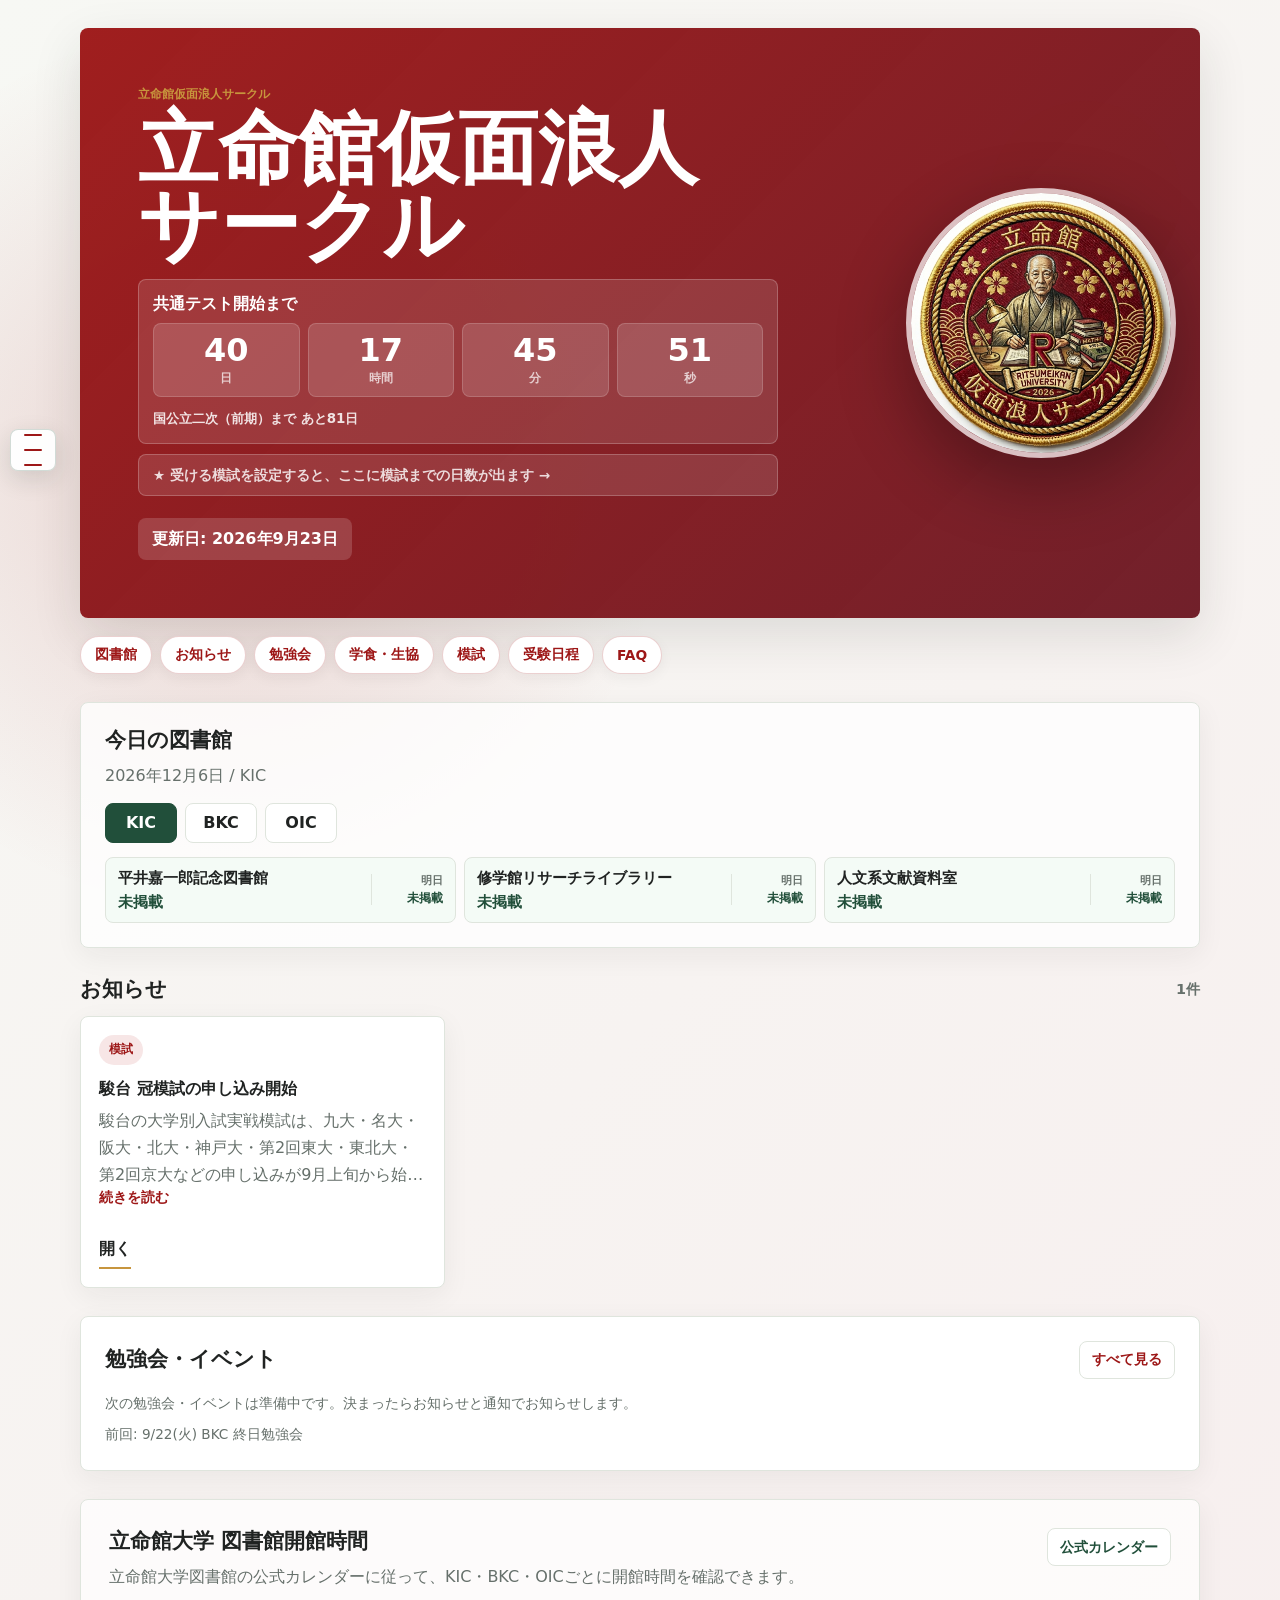
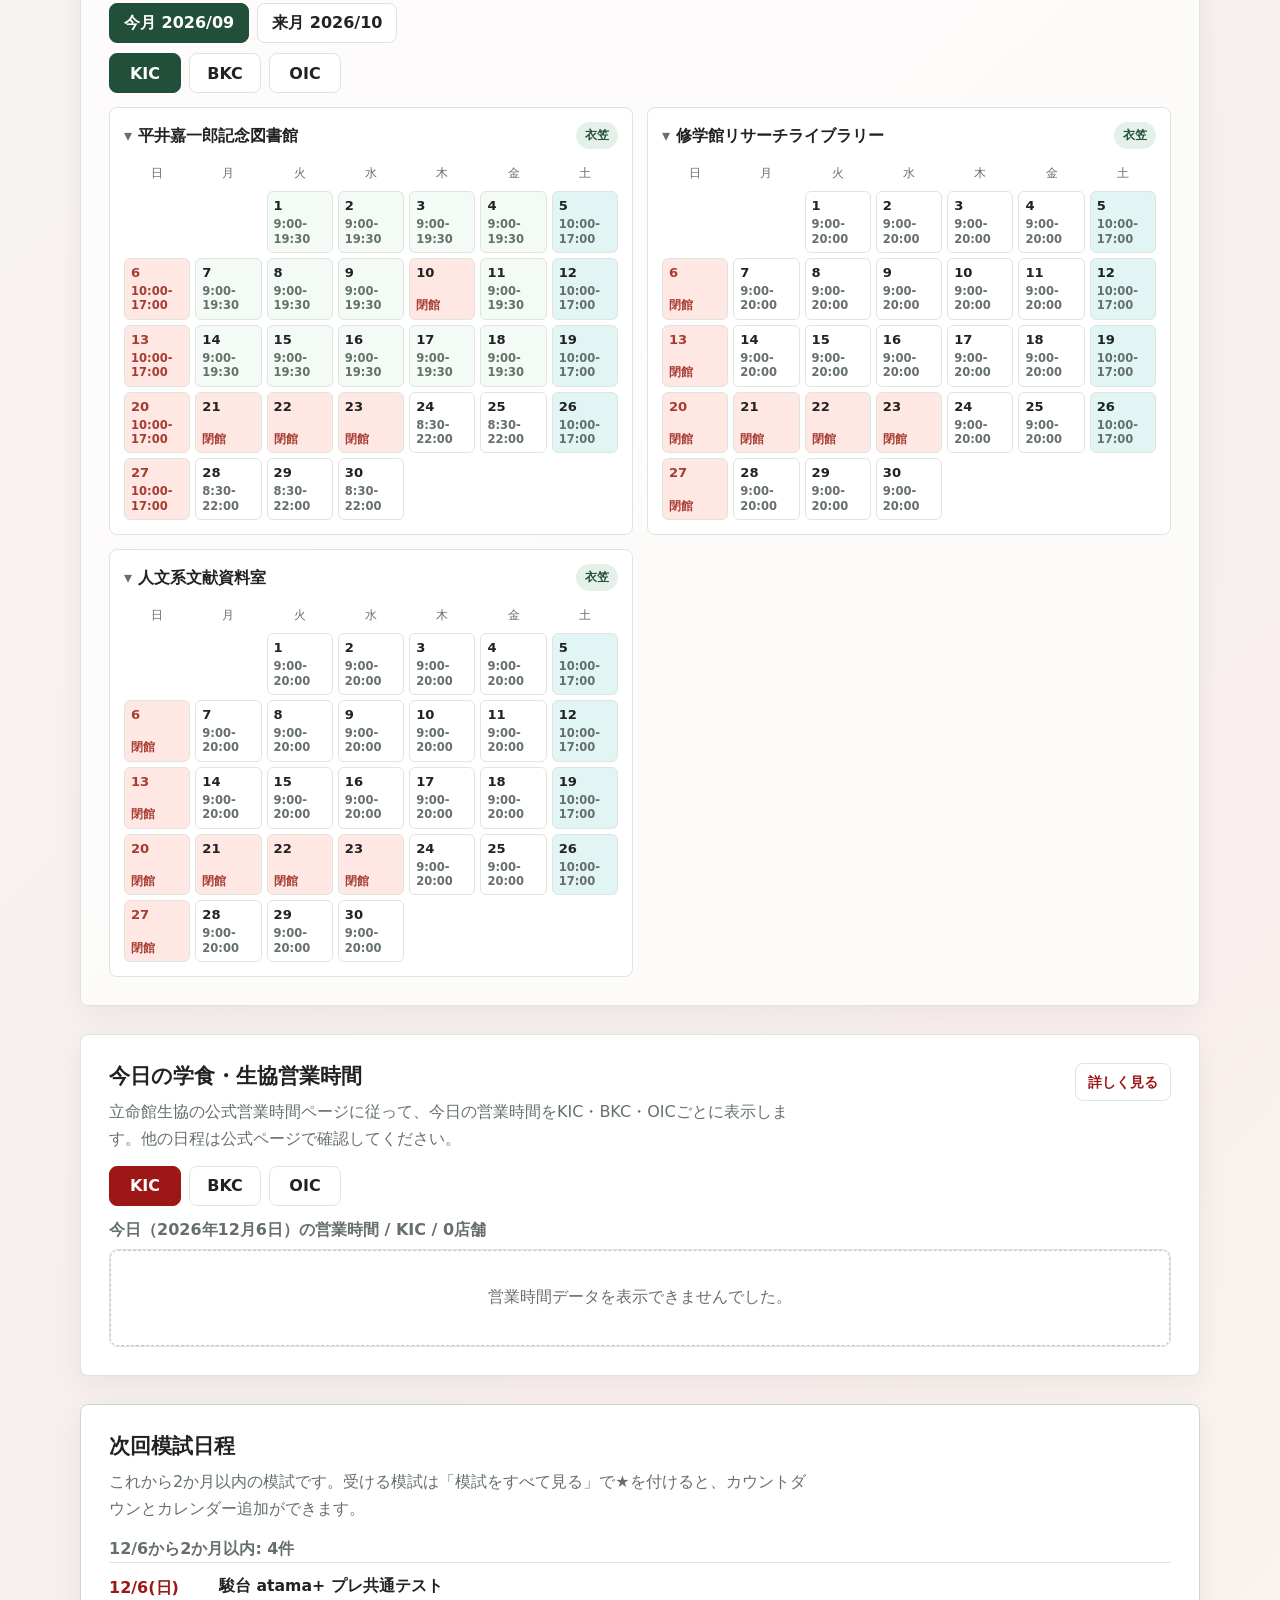
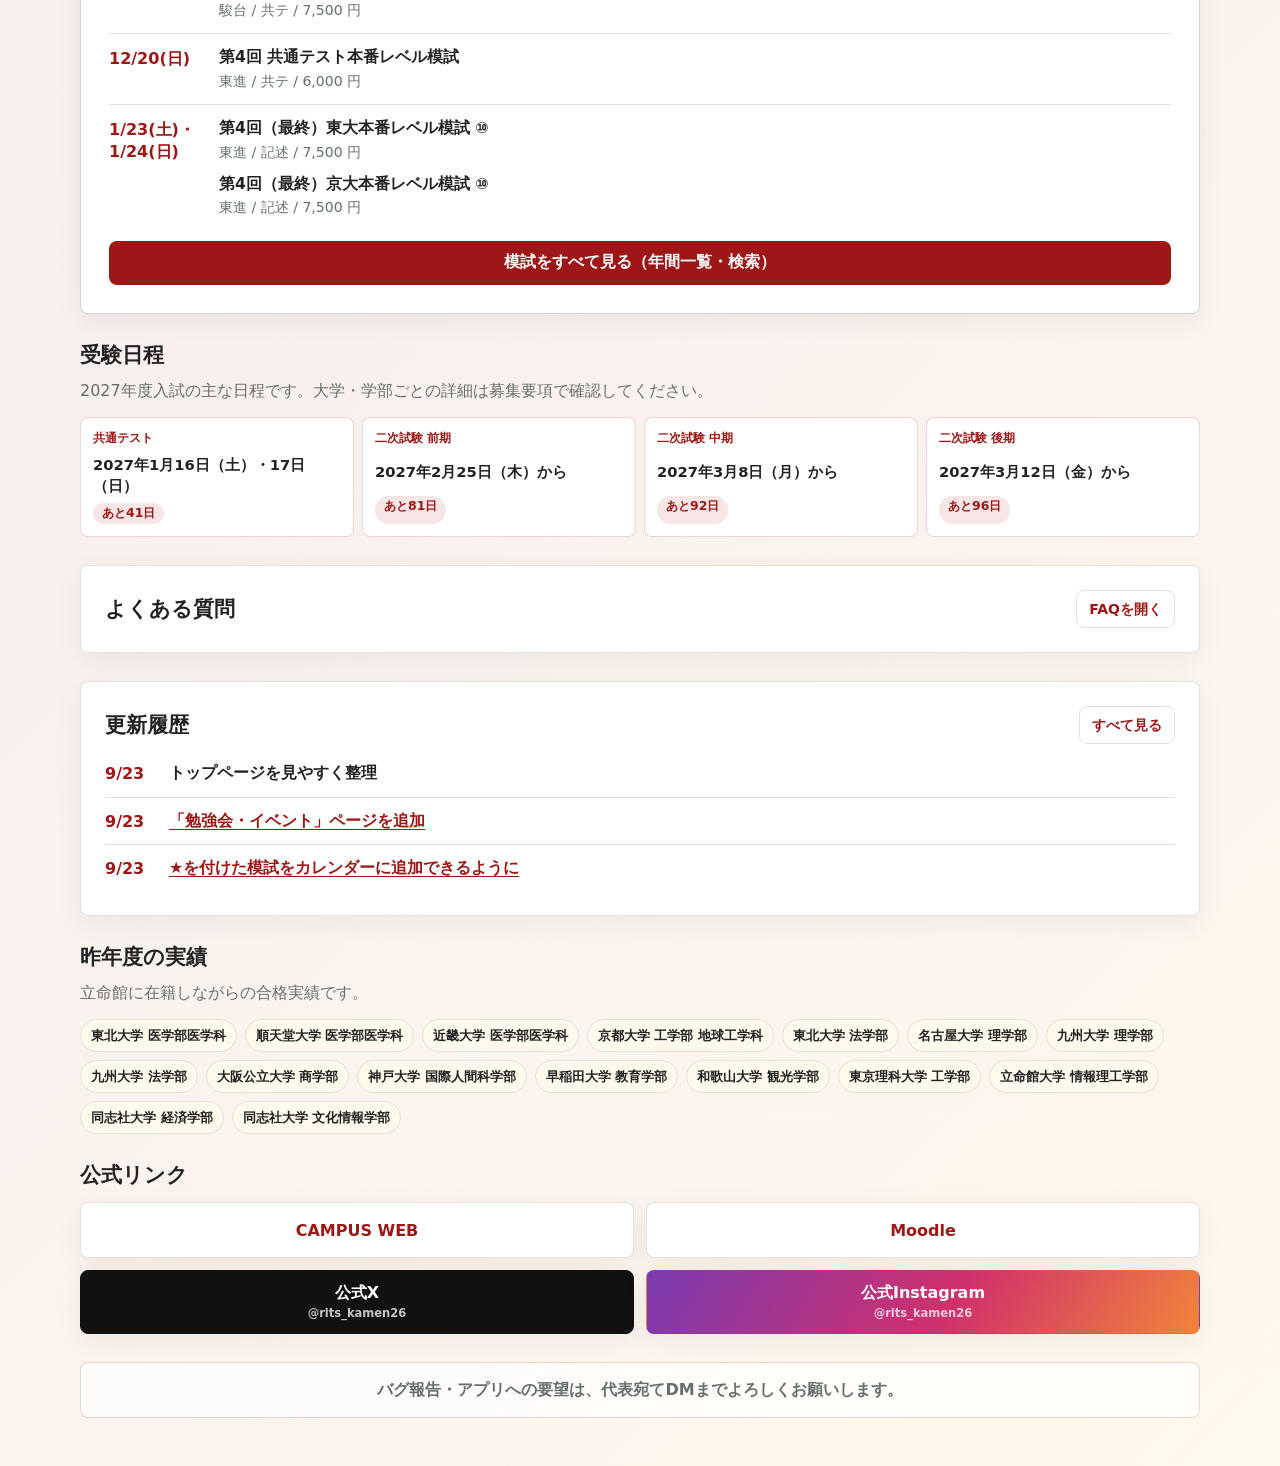
==== index.html @ a89d9bb9 "Add events page, mock exam calendar export, readability tweaks, cache 20260923-8" ====
﻿<!doctype html>
<html lang="ja">
  <head>
    <meta charset="utf-8" />
    <meta name="viewport" content="width=device-width, initial-scale=1" />
    <meta name="theme-color" content="#9d1717" />
    <meta name="apple-mobile-web-app-capable" content="yes" />
    <meta name="apple-mobile-web-app-title" content="立命館仮面浪人サークル" />
    <meta name="apple-mobile-web-app-status-bar-style" content="black-translucent" />
    <title>立命館仮面浪人サークル</title>
    <link rel="icon" type="image/png" href="./assets/ritsumeikan-kamen-logo.png" />
    <link rel="apple-touch-icon" href="./assets/ritsumeikan-kamen-logo.png" />
    <link rel="manifest" href="./site.webmanifest?v=20260923-8" />
    <link rel="stylesheet" href="./styles.css?v=20260923-8" />
  </head>
  <body>
    <main class="page">
      <nav class="side-tabs is-collapsed" id="sideTabs" aria-label="ページ内タブ">
        <button class="side-tabs__toggle" id="sideTabsToggle" type="button" aria-expanded="false" aria-label="タブを開く">
          <span aria-hidden="true"></span>
          <span aria-hidden="true"></span>
          <span aria-hidden="true"></span>
        </button>
        <div class="side-tabs__links">
          <a href="#todayLibrarySection">図書館</a>
          <a href="#noticeSection">お知らせ</a>
          <a href="#eventsSection">勉強会</a>
          <a href="#coopSection">学食・生協</a>
          <a href="#mockExam">模試</a>
          <a href="#entranceDates">受験日程</a>
        </div>
      </nav>

      <header class="hero">
        <div class="hero__content">
          <p class="eyebrow" id="siteName">立命館仮面浪人サークル</p>
          <h1 id="pageTitle">立命館仮面浪人サークル</h1>
          <section class="hero-countdown" id="commonTestCountdown" aria-label="共通テスト開始までのカウントダウン">
            <div class="hero-countdown__title">
              <h2 id="commonTestTitle">共通テスト開始まで</h2>
              <p id="commonTestTarget"></p>
            </div>
            <div class="countdown-clock" aria-live="polite">
              <span><strong id="countdownDays">0</strong><small>日</small></span>
              <span><strong id="countdownHours">00</strong><small>時間</small></span>
              <span><strong id="countdownMinutes">00</strong><small>分</small></span>
              <span><strong id="countdownSeconds">00</strong><small>秒</small></span>
            </div>
            <p class="hero-milestones" id="heroMilestones" hidden></p>
          </section>
          <a class="hero-mock" id="heroMockCountdown" href="./mock-exams.html" hidden></a>
          <p class="lead" id="pageLead"></p>
          <div class="hero__meta">
            <span id="updatedAt"></span>
          </div>
        </div>
        <div class="hero__visual" aria-hidden="true">
          <img class="hero__logo" src="./assets/ritsumeikan-kamen-logo.png" alt="" />
        </div>
      </header>

      <nav class="quick-nav" aria-label="ページ内メニュー">
        <a href="#todayLibrarySection">図書館</a>
        <a href="#noticeSection">お知らせ</a>
        <a href="#eventsSection">勉強会</a>
        <a href="#coopSection">学食・生協</a>
        <a href="#mockExam">模試</a>
        <a href="#entranceDates">受験日程</a>
        <a href="./faq.html">FAQ</a>
      </nav>

      <section class="section today-library" id="todayLibrarySection" aria-label="今日の図書館">
        <div class="section__header section__header--stack">
          <div>
            <h2>今日の図書館</h2>
            <p id="todayLibraryLead"></p>
          </div>
        </div>
        <div class="control-row campus-controls" id="todayLibraryCampusControls" aria-label="今日の図書館キャンパス切り替え"></div>
        <div class="today-library-grid" id="todayLibrary"></div>
      </section>

      <section class="section notice-section" id="noticeSection">
        <div class="section__header">
          <h2>お知らせ</h2>
          <span id="noticeCount"></span>
        </div>
        <div class="notice-grid" id="notices"></div>
      </section>

      <section class="section events-entry" id="eventsSection" aria-label="勉強会・イベント">
        <div class="section__header">
          <h2>勉強会・イベント</h2>
          <a class="source-link" href="./events.html">すべて見る</a>
        </div>
        <div id="eventsPreview"></div>
      </section>

      <section class="section push-section" id="pushSection" aria-label="更新通知" hidden>
        <div class="push-card">
          <div class="push-card__text">
            <h2 id="pushTitle">更新通知を受け取る</h2>
            <p id="pushLead"></p>
          </div>
          <div class="push-card__action">
            <button class="push-button" id="pushButton" type="button">通知をオンにする</button>
            <p class="push-status" id="pushStatus" aria-live="polite"></p>
            <a class="push-help" href="./notify.html">通知がオンにならない時は →</a>
          </div>
        </div>
      </section>

      <section class="section library-hours" id="librarySection" aria-label="立命館大学図書館の開館時間">
        <div class="section__header section__header--stack">
          <div>
            <h2 id="libraryTitle">立命館大学 図書館開館時間</h2>
            <p id="libraryLead"></p>
          </div>
          <a class="source-link" id="librarySourceLink" href="https://www.ritsumei.ac.jp/lib/a03/010/" target="_blank" rel="noopener noreferrer">公式カレンダー</a>
        </div>
        <div class="control-row" id="libraryMonthControls" aria-label="表示月の切り替え"></div>
        <div class="control-row campus-controls" id="libraryCampusControls" aria-label="図書館キャンパス切り替え"></div>
        <div class="library-grid" id="libraryCalendars"></div>
      </section>

      <section class="section coop-hours" id="coopSection" aria-label="立命館生協・学食の営業時間">
        <div class="section__header section__header--stack">
          <div>
            <h2 id="coopTitle">今日の学食・生協営業時間</h2>
            <p id="coopLead"></p>
          </div>
          <a class="source-link" id="coopSourceLink" href="https://www.ritsco-op.jp/schedule/schedule_202609.html" target="_blank" rel="noopener noreferrer">詳しく見る</a>
        </div>
        <div class="control-row campus-controls" id="coopCampusControls" aria-label="生協キャンパス切り替え"></div>
        <p class="coop-range" id="coopRange"></p>
        <div class="coop-table-wrap" id="coopHours"></div>
      </section>

      <section class="section mock-exam" id="mockExam" aria-label="次回模試日程"></section>

      <section class="section entrance-dates" id="entranceDates" aria-label="受験日程">
        <div class="section__header section__header--stack">
          <div>
            <h2>受験日程</h2>
            <p>2027年度入試の主な日程です。大学・学部ごとの詳細は募集要項で確認してください。</p>
          </div>
        </div>
        <div class="entrance-date-grid">
          <article class="entrance-date-card" data-date="2027-01-16">
            <span>共通テスト</span>
            <strong>2027年1月16日（土）・17日（日）</strong>
          </article>
          <article class="entrance-date-card" data-date="2027-02-25">
            <span>二次試験 前期</span>
            <strong>2027年2月25日（木）から</strong>
          </article>
          <article class="entrance-date-card" data-date="2027-03-08">
            <span>二次試験 中期</span>
            <strong>2027年3月8日（月）から</strong>
          </article>
          <article class="entrance-date-card" data-date="2027-03-12">
            <span>二次試験 後期</span>
            <strong>2027年3月12日（金）から</strong>
          </article>
        </div>
      </section>

      <section class="section faq-entry" aria-label="よくある質問">
        <div class="section__header section__header--stack">
          <div>
            <h2>よくある質問</h2>
          </div>
          <a class="source-link" href="./faq.html">FAQを開く</a>
        </div>
      </section>

      <section class="section changelog-entry" aria-label="更新履歴">
        <div class="section__header">
          <h2>更新履歴</h2>
          <a class="source-link" href="./updates.html">すべて見る</a>
        </div>
        <div id="changelogPreview"></div>
      </section>

      <section class="section results-section" aria-label="昨年度の実績">
        <div class="section__header section__header--stack">
          <div>
            <h2>昨年度の実績</h2>
            <p>立命館に在籍しながらの合格実績です。</p>
          </div>
        </div>
        <div class="result-list">
          <span>東北大学 医学部医学科</span>
          <span>順天堂大学 医学部医学科</span>
          <span>近畿大学 医学部医学科</span>
          <span>京都大学 工学部 地球工学科</span>
          <span>東北大学 法学部</span>
          <span>名古屋大学 理学部</span>
          <span>九州大学 理学部</span>
          <span>九州大学 法学部</span>
          <span>大阪公立大学 商学部</span>
          <span>神戸大学 国際人間科学部</span>
          <span>早稲田大学 教育学部</span>
          <span>和歌山大学 観光学部</span>
          <span>東京理科大学 工学部</span>
          <span>立命館大学 情報理工学部</span>
          <span>同志社大学 経済学部</span>
          <span>同志社大学 文化情報学部</span>
        </div>
      </section>

      <section class="section official-links" id="officialLinksSection" aria-label="公式リンク">
        <div class="section__header">
          <h2>公式リンク</h2>
        </div>
        <div class="official-link-grid" id="officialLinks"></div>
        <div class="official-link-grid official-sns" aria-label="サークル公式SNS">
          <a class="official-link x-link" href="https://x.com/rits_kamen26" target="_blank" rel="noopener noreferrer"><span>公式X</span><small>@rits_kamen26</small></a>
          <a class="official-link insta-link" href="https://www.instagram.com/rits_kamen26/" target="_blank" rel="noopener noreferrer"><span>公式Instagram</span><small>@rits_kamen26</small></a>
        </div>
      </section>

      <footer class="site-footer">
        <p>バグ報告・アプリへの要望は、代表宛てDMまでよろしくお願いします。</p>
      </footer>
    </main>

    <script src="./content.js?v=20260923-8"></script>
    <script src="./exam-schedule.js?v=20260923-8"></script>
    <script src="./library-hours.js?v=20260923-8"></script>
    <script src="./coop-hours.js?v=20260923-8"></script>
    <script src="./circle-events.js?v=20260923-8"></script>
    <script src="./calendar-export.js?v=20260923-8"></script>
    <script src="./events.js?v=20260923-8"></script>
    <script src="./changelog.js?v=20260923-8"></script>
    <script src="./updates.js?v=20260923-8"></script>
    <script src="./script.js?v=20260923-8"></script>
  </body>
</html>
---- styles.css ----
:root {
  color-scheme: light;
  --paper: #f7f8f4;
  --surface: #ffffff;
  --ink: #202322;
  --muted: #66706b;
  --line: #dfe5dd;
  --green: #9d1717;
  --green-soft: #f7e6e6;
  --red: #9d1717;
  --red-soft: #fff0ed;
  --gold: #c7953d;
  --gold-soft: #fff8ed;
  --aqua: #dceff0;
  --shadow: 0 18px 50px rgba(31, 42, 35, 0.12);
  font-family: "Hiragino Kaku Gothic ProN", "Yu Gothic", Meiryo, system-ui, sans-serif;
}

* {
  box-sizing: border-box;
}

[hidden] {
  display: none !important;
}

html {
  scroll-behavior: smooth;
}

body {
  min-height: 100vh;
  margin: 0;
  background:
    radial-gradient(circle at 18% 10%, rgba(157, 23, 23, 0.16), transparent 28rem),
    linear-gradient(135deg, var(--paper), #f7eeee 56%, #fff8ed);
  color: var(--ink);
}

a {
  color: inherit;
}

.page {
  width: min(1120px, calc(100% - 32px));
  margin: 0 auto;
  padding: 28px 0 48px;
}

.side-tabs {
  position: fixed;
  left: 10px;
  top: 50%;
  z-index: 30;
  display: grid;
  gap: 8px;
  width: 146px;
  transform: translateY(-50%);
  transition: width 160ms ease;
}

.side-tabs__toggle,
.side-tabs__links a {
  min-height: 42px;
  border: 1px solid rgba(33, 79, 58, 0.2);
  border-radius: 8px;
  background: rgba(255, 255, 255, 0.94);
  color: var(--green);
  box-shadow: 0 8px 24px rgba(31, 42, 35, 0.14);
  font: inherit;
  font-weight: 900;
  text-decoration: none;
}

.side-tabs__toggle {
  width: 46px;
  display: inline-grid;
  place-items: center;
  gap: 4px;
  padding: 0;
  cursor: pointer;
}

.side-tabs__toggle span {
  width: 18px;
  height: 2px;
  border-radius: 999px;
  background: currentColor;
}

.side-tabs__links {
  display: grid;
  gap: 8px;
}

.side-tabs__links a {
  display: flex;
  align-items: center;
  padding: 0 12px;
  white-space: nowrap;
}

.side-tabs__links a:hover,
.side-tabs__toggle:hover {
  filter: brightness(0.97);
}

.side-tabs.is-collapsed {
  width: 46px;
}

.side-tabs.is-collapsed .side-tabs__links {
  display: none;
}

.hero-countdown {
  max-width: 640px;
  display: grid;
  gap: 10px;
  margin: 0 0 22px;
  border: 1px solid rgba(255, 255, 255, 0.22);
  border-radius: 8px;
  padding: 14px;
  background: rgba(255, 255, 255, 0.12);
}

.hero-countdown h2 {
  margin-bottom: 0;
  color: #fff;
  font-size: 1rem;
  line-height: 1.2;
}

.hero-countdown__title p:last-child {
  margin-bottom: 0;
  color: rgba(255, 255, 255, 0.76);
  font-weight: 900;
}

.countdown-clock {
  display: grid;
  grid-template-columns: repeat(4, minmax(64px, 1fr));
  gap: 8px;
}

.countdown-clock span {
  min-width: 0;
  display: grid;
  place-items: center;
  border: 1px solid rgba(255, 255, 255, 0.16);
  border-radius: 8px;
  padding: 10px 8px;
  background: rgba(255, 255, 255, 0.14);
}

.countdown-clock strong {
  color: #fff;
  font-size: clamp(1.35rem, 4vw, 2rem);
  line-height: 1;
}

.countdown-clock small {
  margin-top: 5px;
  color: rgba(255, 255, 255, 0.72);
  font-size: 0.72rem;
  font-weight: 900;
}

.hero {
  min-height: 340px;
  display: grid;
  grid-template-columns: minmax(0, 1fr) minmax(240px, 0.42fr);
  align-items: stretch;
  gap: clamp(20px, 4vw, 44px);
  margin-bottom: 18px;
  overflow: hidden;
  border-radius: 8px;
  background:
    linear-gradient(135deg, rgba(157, 23, 23, 0.97), rgba(104, 18, 29, 0.94)),
    url("data:image/svg+xml,%3Csvg width='900' height='420' viewBox='0 0 900 420' xmlns='http://www.w3.org/2000/svg'%3E%3Cpath d='M0 334C126 212 246 360 380 246C514 132 604 66 754 130C822 158 862 144 900 116V420H0Z' fill='%23ffffff' fill-opacity='.12'/%3E%3Cpath d='M74 84h228v14H74zM74 122h178v14H74zM636 250h170v14H636zM636 288h118v14H636z' fill='%23ffffff' fill-opacity='.16'/%3E%3Ccircle cx='716' cy='120' r='68' fill='%23e7b95a' fill-opacity='.18'/%3E%3C/svg%3E");
  background-size: cover;
  box-shadow: var(--shadow);
  color: #fff;
}

.hero__content {
  display: grid;
  align-content: center;
  padding: clamp(26px, 6vw, 58px);
}

.hero__visual {
  display: grid;
  place-items: center;
  min-height: 240px;
  padding: 24px;
}

.hero__logo {
  width: min(100%, 300px);
  aspect-ratio: 1;
  object-fit: cover;
  border-radius: 50%;
  border: 5px solid rgba(255, 255, 255, 0.72);
  box-shadow: 0 24px 70px rgba(0, 0, 0, 0.32);
}

.faq-hero {
  display: grid;
  align-content: center;
  gap: 12px;
  min-height: 220px;
  margin-bottom: 18px;
  border-radius: 8px;
  padding: clamp(26px, 6vw, 48px);
  background: linear-gradient(135deg, rgba(157, 23, 23, 0.97), rgba(104, 18, 29, 0.94));
  box-shadow: var(--shadow);
  color: #fff;
}

.faq-hero h1 {
  margin-bottom: 4px;
}

.faq-hero .source-link {
  width: fit-content;
  color: var(--green);
}

.eyebrow {
  margin: 0 0 8px;
  color: var(--gold);
  font-size: 0.78rem;
  font-weight: 800;
  letter-spacing: 0;
  text-transform: uppercase;
}

h1,
h2,
h3,
p {
  margin-top: 0;
}

h1 {
  max-width: 11em;
  margin-bottom: 14px;
  font-size: clamp(2.2rem, 7vw, 5rem);
  line-height: 0.96;
  letter-spacing: 0;
}

.lead {
  max-width: 43rem;
  margin-bottom: 26px;
  color: rgba(255, 255, 255, 0.86);
  line-height: 1.8;
}

.hero__meta {
  display: flex;
  flex-wrap: wrap;
  align-items: center;
  gap: 12px;
}

.hero__meta span,
.primary-link {
  min-height: 42px;
  display: inline-flex;
  align-items: center;
  border-radius: 8px;
  padding: 0 14px;
  font-weight: 800;
}

.hero__meta span {
  background: rgba(255, 255, 255, 0.16);
}

.primary-link {
  background: #fff;
  color: var(--green);
  text-decoration: none;
}

.section,
.alert,
.side-note {
  border-radius: 8px;
}

.section {
  margin-top: 28px;
  scroll-margin-top: 18px;
}

.section__header {
  display: flex;
  align-items: center;
  justify-content: space-between;
  gap: 14px;
  margin-bottom: 13px;
}

.section__header--stack {
  align-items: flex-start;
}

.section__header h2,
.side-note h2 {
  margin-bottom: 0;
  font-size: 1.3rem;
  line-height: 1.3;
}

.section__header span {
  color: var(--muted);
  font-size: 0.9rem;
  font-weight: 800;
}

.section__header p {
  max-width: 44rem;
  margin: 8px 0 0;
  color: var(--muted);
  line-height: 1.7;
}

.source-link,
.source-pill {
  min-height: 38px;
  display: inline-flex;
  align-items: center;
  border-radius: 8px;
  padding: 0 12px;
  font-size: 0.88rem;
  font-weight: 900;
  white-space: nowrap;
}

.source-link {
  border: 1px solid var(--line);
  background: #fff;
  color: var(--green);
  text-decoration: none;
}

.detail-link {
  width: fit-content;
  min-height: 32px;
  display: inline-flex;
  align-items: center;
  margin-top: 9px;
  border-radius: 8px;
  padding: 0 10px;
  background: var(--green);
  color: #fff;
  font-size: 0.78rem;
  font-weight: 900;
  text-decoration: none;
}

.source-pill {
  background: var(--green-soft);
  color: var(--green);
}

.alert {
  display: grid;
  grid-template-columns: 92px minmax(0, 1fr);
  gap: 18px;
  align-items: center;
  margin-top: 28px;
  padding: 18px;
  border: 1px solid #ead3aa;
  background: var(--gold-soft);
}

.alert__label {
  display: grid;
  place-items: center;
  min-height: 58px;
  border-radius: 8px;
  background: var(--gold);
  color: #fff;
  font-weight: 900;
}

.alert h2 {
  margin-bottom: 6px;
  font-size: 1.1rem;
}

.alert p,
.card p,
.event p,
.side-note p,
.mock-exam p {
  margin-bottom: 0;
  color: var(--muted);
  line-height: 1.7;
}

.mock-exam {
  padding: clamp(18px, 4vw, 28px);
  border: 1px solid #cbd9d0;
  background: #fff;
  box-shadow: 0 8px 28px rgba(31, 42, 35, 0.06);
}

.mock-exam__count {
  margin: 0 0 12px;
  color: var(--muted);
  font-weight: 900;
}

.exam-list {
  display: grid;
  border-top: 1px solid var(--line);
}

.exam-row {
  display: grid;
  grid-template-columns: 120px minmax(0, 1fr);
  gap: 16px;
  padding: 14px 0;
  border-bottom: 1px solid var(--line);
}

.exam-row:last-child {
  border-bottom: 0;
}

.exam-row time {
  color: var(--red);
  font-weight: 900;
}

.exam-row h3 {
  margin-bottom: 4px;
  font-size: 1rem;
  line-height: 1.45;
}

.exam-row p {
  margin: 0;
  color: var(--muted);
  line-height: 1.6;
}

.exam-group {
  display: grid;
  grid-template-columns: 96px minmax(0, 1fr);
  gap: 14px;
  padding: 12px 0;
  border-bottom: 1px solid var(--line);
}

.exam-group[hidden] {
  display: none;
}

.exam-group:last-of-type {
  border-bottom: 0;
}

.exam-group time {
  padding-top: 2px;
  color: var(--red);
  font-weight: 900;
  line-height: 1.4;
}

.exam-group__items {
  display: grid;
  gap: 10px;
}

.exam-item h3 {
  margin-bottom: 2px;
  font-size: 0.98rem;
  line-height: 1.45;
}

.exam-item p {
  margin: 0;
  color: var(--muted);
  font-size: 0.88rem;
  line-height: 1.5;
}

.exam-list__toggle {
  width: 100%;
  min-height: 42px;
  margin-top: 12px;
  border: 1px solid var(--line);
  border-radius: 8px;
  background: #fff;
  color: var(--green);
  font: inherit;
  font-weight: 900;
  cursor: pointer;
}

.exam-list__toggle:hover {
  filter: brightness(0.97);
}

.push-section[hidden] {
  display: none;
}

.push-card {
  display: grid;
  grid-template-columns: minmax(0, 1fr) auto;
  gap: 16px 24px;
  align-items: center;
  padding: clamp(16px, 3vw, 22px) clamp(18px, 4vw, 28px);
  border: 1px solid #ead3aa;
  border-radius: 8px;
  background: var(--gold-soft);
}

.push-card__text h2 {
  margin-bottom: 6px;
  font-size: 1.1rem;
}

.push-card__text p {
  margin: 0;
  color: var(--muted);
  font-size: 0.92rem;
  line-height: 1.7;
}

.push-card__action {
  display: grid;
  gap: 8px;
  justify-items: stretch;
  min-width: 200px;
}

.push-button {
  min-height: 44px;
  border: 0;
  border-radius: 8px;
  padding: 0 18px;
  background: var(--red);
  color: #fff;
  font: inherit;
  font-weight: 900;
  cursor: pointer;
  box-shadow: 0 8px 20px rgba(157, 23, 23, 0.22);
}

.push-button:hover {
  filter: brightness(1.05);
}

.push-button:disabled {
  cursor: default;
  background: #b9b0a4;
  box-shadow: none;
}

.push-status {
  margin: 0;
  color: var(--muted);
  font-size: 0.85rem;
  line-height: 1.6;
}

.push-status[data-state="on"] {
  color: #214f3a;
  font-weight: 700;
}

.push-status[data-state="blocked"],
.push-status[data-state="error"] {
  color: var(--red);
}

.library-hours {
  --green: #214f3a;
  --green-soft: #e5f0e9;
  --red: #a63c32;
  padding: clamp(18px, 4vw, 28px);
  border: 1px solid var(--line);
  background: rgba(255, 255, 255, 0.72);
  box-shadow: 0 8px 28px rgba(31, 42, 35, 0.06);
}

.today-library {
  --green: #214f3a;
  --green-soft: #e5f0e9;
  --red: #a63c32;
  padding: clamp(16px, 4vw, 24px);
  border: 1px solid var(--line);
  background: rgba(255, 255, 255, 0.78);
  box-shadow: 0 8px 28px rgba(31, 42, 35, 0.06);
}

.today-library-grid {
  display: grid;
  grid-template-columns: repeat(auto-fit, minmax(210px, 1fr));
  gap: 8px;
}

.today-library-card {
  min-width: 0;
  display: grid;
  grid-template-columns: minmax(0, 1fr) auto;
  align-items: center;
  gap: 10px;
  border: 1px solid var(--line);
  border-radius: 8px;
  padding: 10px 12px;
  background: #f4fbf6;
}

.today-library-card.is-closed {
  background: #fff0ed;
}

.today-library-card h3 {
  margin-bottom: 4px;
  color: var(--ink);
  font-size: 0.94rem;
  line-height: 1.35;
}

.today-library-card p {
  margin-bottom: 0;
  color: var(--green);
  font-size: 0.92rem;
  font-weight: 900;
  line-height: 1.35;
}

.today-library-card.is-closed p {
  color: var(--red);
}

.today-library-card__tomorrow {
  min-width: 72px;
  display: grid;
  justify-items: end;
  gap: 2px;
  border-left: 1px solid var(--line);
  padding-left: 10px;
  color: var(--muted);
  text-align: right;
}

.today-library-card__tomorrow span {
  font-size: 0.68rem;
  font-weight: 900;
}

.today-library-card__tomorrow strong {
  color: var(--green);
  font-size: 0.78rem;
  line-height: 1.25;
}

.today-library-card__tomorrow.is-closed strong {
  color: var(--red);
}

.coop-hours {
  padding: clamp(18px, 4vw, 28px);
  border: 1px solid var(--line);
  background: #fff;
  box-shadow: 0 8px 28px rgba(31, 42, 35, 0.06);
}

.control-row,
.month-controls {
  display: flex;
  flex-wrap: wrap;
  gap: 8px;
  margin-bottom: 10px;
}

.campus-controls {
  margin-bottom: 14px;
}

.control-row button,
.month-controls button {
  min-height: 40px;
  border: 1px solid var(--line);
  border-radius: 8px;
  padding: 0 14px;
  background: #fff;
  color: var(--ink);
  font: inherit;
  font-weight: 900;
  cursor: pointer;
}

.campus-controls button {
  min-width: 72px;
}

.control-row button.is-active,
.month-controls button.is-active {
  border-color: var(--green);
  background: var(--green);
  color: #fff;
}

.library-grid {
  display: grid;
  grid-template-columns: repeat(2, minmax(0, 1fr));
  gap: 14px;
}

.library-card {
  min-width: 0;
  overflow: hidden;
  border: 1px solid var(--line);
  border-radius: 8px;
  background: #fff;
}

.library-card__header {
  display: flex;
  align-items: center;
  justify-content: space-between;
  gap: 12px;
  padding: 14px 14px 0;
}

.library-card h3 {
  margin-bottom: 0;
  font-size: 1rem;
  line-height: 1.45;
}

.library-card__header > span {
  border-radius: 999px;
  padding: 5px 9px;
  background: var(--green-soft);
  color: var(--green);
  font-size: 0.78rem;
  font-weight: 900;
}

.library-month {
  overflow-x: auto;
  padding: 12px 14px 14px;
  -webkit-overflow-scrolling: touch;
}

.library-weekdays,
.library-days {
  display: grid;
  grid-template-columns: repeat(7, minmax(0, 1fr));
  gap: 5px;
}

.library-weekdays {
  margin-bottom: 6px;
}

.library-weekdays span {
  display: grid;
  place-items: center;
  min-height: 24px;
  border-radius: 4px;
  background: transparent;
  color: var(--muted);
  font-size: 0.76rem;
}

.library-day {
  min-width: 0;
  min-height: 58px;
  display: grid;
  align-content: space-between;
  gap: 4px;
  border: 1px solid var(--line);
  border-radius: 6px;
  padding: 6px;
  background: var(--day-bg, #fff);
}

.library-day--blank {
  border-color: transparent;
  background: transparent;
}

.library-day__date {
  color: var(--ink);
  font-size: 0.82rem;
  font-weight: 900;
}

.library-day__hours {
  color: var(--muted);
  font-size: 0.72rem;
  font-weight: 800;
  line-height: 1.25;
  word-break: keep-all;
}

.library-day.is-closed .library-day__hours {
  color: var(--red);
}

.library-day.is-sunday .library-day__date,
.library-day.is-sunday .library-day__hours {
  color: var(--red);
}

.library-day.is-today {
  border-color: var(--gold);
  box-shadow: inset 0 0 0 2px var(--gold), 0 0 0 2px rgba(199, 149, 61, 0.18);
}

.library-day.is-today .library-day__date::after {
  content: "今日";
  display: inline-flex;
  align-items: center;
  min-height: 18px;
  margin-left: 5px;
  border-radius: 999px;
  padding: 0 6px;
  background: var(--gold);
  color: #fff;
  font-size: 0.68rem;
  font-weight: 900;
}

.coop-range {
  margin: 0 0 8px;
  color: var(--muted);
  font-weight: 900;
}

.coop-table-wrap {
  overflow-x: auto;
  border: 1px solid var(--line);
  border-radius: 8px;
  background: #fff;
}

.coop-table {
  width: 100%;
  min-width: 1180px;
  border-collapse: separate;
  border-spacing: 0;
}

.coop-table th,
.coop-table td {
  border-right: 1px solid var(--line);
  border-bottom: 1px solid var(--line);
  padding: 10px;
  vertical-align: top;
}

.coop-table tr:last-child th,
.coop-table tr:last-child td {
  border-bottom: 0;
}

.coop-table th:last-child,
.coop-table td:last-child {
  border-right: 0;
}

.coop-table thead th {
  background: var(--green);
  color: #fff;
  font-size: 0.84rem;
  text-align: left;
}

.coop-table thead th:first-child {
  min-width: 230px;
}

.coop-table thead th span,
.coop-table thead th small,
.coop-table tbody th strong,
.coop-table tbody th span,
.coop-status,
.coop-hours-text {
  display: block;
}

.coop-table thead th small {
  margin-top: 2px;
  font-size: 0.72rem;
  opacity: 0.78;
}

.coop-table tbody th {
  background: #fff;
  color: var(--ink);
  font-size: 0.9rem;
  text-align: left;
}

.coop-table tbody th span {
  margin-top: 4px;
  color: var(--muted);
  font-size: 0.78rem;
  font-weight: 800;
}

.coop-table td {
  min-width: 104px;
  background: #fff;
}

.coop-table td.is-open {
  background: #f4fbf6;
}

.coop-table td.is-special {
  background: #fff8d8;
}

.coop-table td.is-closed {
  background: #fff0ed;
}

.coop-table td.is-missing {
  background: #f3f5f1;
}

.coop-status {
  color: var(--green);
  font-weight: 900;
}

.coop-table td.is-closed .coop-status,
.coop-table td.is-closed .coop-hours-text {
  color: var(--red);
}

.coop-hours-text {
  margin-top: 4px;
  color: var(--muted);
  font-size: 0.76rem;
  font-weight: 800;
  line-height: 1.35;
}

.coop-cards {
  display: grid;
  grid-template-columns: repeat(auto-fit, minmax(176px, 1fr));
  gap: 6px;
}

.coop-card {
  min-width: 0;
  border: 1px solid var(--line);
  border-radius: 8px;
  padding: 9px 10px;
  background: #fff;
}

.coop-card.is-open {
  background: #f4fbf6;
}

.coop-card.is-special {
  background: #fff8d8;
}

.coop-card.is-closed {
  background: #fff0ed;
}

.coop-card__heading {
  display: flex;
  align-items: flex-start;
  justify-content: space-between;
  gap: 8px;
}

.coop-card h3 {
  margin-bottom: 0;
  font-size: 0.9rem;
  line-height: 1.32;
}

.coop-card__heading span {
  flex-shrink: 0;
  border-radius: 999px;
  padding: 3px 6px;
  background: var(--green-soft);
  color: var(--green);
  font-size: 0.68rem;
  font-weight: 900;
}

.coop-card__hours {
  margin: 5px 0 0;
  color: var(--muted);
  font-size: 0.84rem;
  font-weight: 900;
  line-height: 1.3;
}

.coop-card.is-closed .coop-card__hours {
  color: var(--red);
}

.quick-links,
.notice-grid,
.resource-grid,
.contact-grid,
.official-link-grid {
  display: grid;
  gap: 12px;
}

.quick-links {
  grid-template-columns: repeat(4, minmax(0, 1fr));
}

.official-link-grid {
  grid-template-columns: repeat(2, minmax(0, 1fr));
}

.notice-grid,
.resource-grid,
.contact-grid {
  grid-template-columns: repeat(3, minmax(0, 1fr));
}

.quick-link,
.official-link,
.card,
.event,
.side-note {
  border: 1px solid var(--line);
  background: var(--surface);
  box-shadow: 0 8px 28px rgba(31, 42, 35, 0.06);
}

.quick-link {
  min-height: 74px;
  display: grid;
  align-items: center;
  border-radius: 8px;
  padding: 14px;
  font-weight: 900;
  text-decoration: none;
}

.official-link {
  min-height: 56px;
  display: flex;
  align-items: center;
  justify-content: center;
  border-radius: 8px;
  padding: 12px;
  color: var(--green);
  font-weight: 900;
  text-align: center;
  text-decoration: none;
}

.quick-link:hover,
.official-link:hover,
.card a:hover,
.source-link:hover,
.detail-link:hover {
  filter: brightness(0.96);
}

.hero-link-row,
.room-import-actions {
  display: flex;
  flex-wrap: wrap;
  gap: 10px;
}

.rooms-hero p {
  max-width: 52rem;
  margin-bottom: 4px;
  color: rgba(255, 255, 255, 0.86);
  line-height: 1.8;
}

.room-filter-grid {
  display: grid;
  grid-template-columns: minmax(0, 0.74fr) minmax(0, 1fr) minmax(0, 1.1fr);
  gap: 14px;
}

.room-filter-label {
  display: block;
  margin-bottom: 8px;
  color: var(--muted);
  font-size: 0.78rem;
  font-weight: 900;
}

.room-day-controls,
.room-period-controls {
  display: grid;
}

.room-day-controls {
  grid-template-columns: repeat(6, minmax(0, 1fr));
}

.room-period-controls {
  grid-template-columns: repeat(7, minmax(0, 1fr));
}

.room-day-controls button,
.room-period-controls button {
  min-width: 0;
  padding: 0 8px;
}

.room-summary-grid {
  display: grid;
  grid-template-columns: repeat(3, minmax(0, 1fr));
  gap: 8px;
  margin-bottom: 12px;
}

.room-summary-card {
  display: grid;
  gap: 6px;
  border: 1px solid rgba(157, 23, 23, 0.14);
  border-radius: 8px;
  padding: 12px;
  background: #fff;
}

.room-summary-card span {
  color: var(--muted);
  font-size: 0.76rem;
  font-weight: 900;
}

.room-summary-card strong {
  color: var(--green);
  font-size: 1.4rem;
  line-height: 1;
}

.room-grid {
  display: grid;
  grid-template-columns: repeat(2, minmax(0, 1fr));
  gap: 10px;
}

.room-building-card {
  min-width: 0;
  border: 1px solid var(--line);
  border-radius: 8px;
  padding: 12px;
  background: #fff;
}

.room-building-card h3 {
  margin-bottom: 9px;
  color: var(--green);
  font-size: 0.96rem;
}

.room-chip-list {
  display: flex;
  flex-wrap: wrap;
  gap: 6px;
}

.room-chip-list span {
  min-height: 30px;
  display: inline-flex;
  align-items: center;
  border-radius: 999px;
  padding: 0 10px;
  background: var(--green-soft);
  color: var(--green);
  font-size: 0.82rem;
  font-weight: 900;
}

.occupied-list {
  display: grid;
  gap: 7px;
}

.occupied-room-row {
  display: flex;
  align-items: center;
  justify-content: space-between;
  gap: 12px;
  border: 1px solid var(--line);
  border-radius: 8px;
  padding: 9px 11px;
  background: #fff;
}

.occupied-room-row strong {
  color: var(--green);
}

.occupied-room-row span {
  color: var(--muted);
  font-size: 0.84rem;
  font-weight: 800;
  text-align: right;
}

.room-import textarea {
  width: 100%;
  min-height: 190px;
  resize: vertical;
  border: 1px solid var(--line);
  border-radius: 8px;
  padding: 12px;
  background: #fff;
  color: var(--ink);
  font: 0.86rem/1.55 ui-monospace, SFMono-Regular, Consolas, "Liberation Mono", monospace;
}

.primary-action,
.ghost-action {
  min-height: 42px;
  border-radius: 8px;
  padding: 0 15px;
  font: inherit;
  font-weight: 900;
  cursor: pointer;
}

.primary-action {
  border: 1px solid var(--green);
  background: var(--green);
  color: #fff;
}

.ghost-action {
  border: 1px solid var(--line);
  background: #fff;
  color: var(--green);
}

.room-format {
  margin-top: 14px;
  border: 1px solid var(--line);
  border-radius: 8px;
  padding: 12px;
  background: #fff;
}

.room-format summary {
  color: var(--green);
  font-weight: 900;
  cursor: pointer;
}

.room-format p {
  margin: 10px 0;
  color: var(--muted);
  line-height: 1.7;
}

.room-format pre {
  overflow-x: auto;
  margin: 0;
  border-radius: 8px;
  padding: 12px;
  background: #f7f8f4;
}

.card {
  min-height: 178px;
  display: grid;
  align-content: start;
  border-radius: 8px;
  padding: 18px;
}

.card__tag {
  width: fit-content;
  min-height: 30px;
  display: inline-flex;
  align-items: center;
  margin-bottom: 16px;
  border-radius: 999px;
  padding: 0 10px;
  background: var(--green-soft);
  color: var(--green);
  font-size: 0.78rem;
  font-weight: 900;
}

.card h3,
.event h3 {
  margin-bottom: 7px;
  font-size: 1rem;
  line-height: 1.45;
}

.card a {
  width: fit-content;
  min-height: 36px;
  display: inline-flex;
  align-items: center;
  margin-top: 16px;
  border-bottom: 2px solid var(--gold);
  color: var(--ink);
  font-weight: 900;
  text-decoration: none;
}

.section--split {
  display: grid;
  grid-template-columns: minmax(0, 1fr) 320px;
  gap: 18px;
  align-items: start;
}

.timeline {
  display: grid;
  gap: 12px;
}

.event {
  display: grid;
  grid-template-columns: 116px minmax(0, 1fr);
  gap: 16px;
  border-radius: 8px;
  padding: 18px;
}

.event time {
  color: var(--red);
  font-weight: 900;
}

.event__place {
  display: inline-block;
  margin-top: 8px;
  color: var(--green);
  font-size: 0.88rem;
  font-weight: 800;
}

.side-note {
  padding: 22px;
  background: var(--red-soft);
  border-color: #efd5d0;
}

.side-note .eyebrow {
  color: var(--red);
}

.empty-state {
  min-height: 96px;
  display: grid;
  place-items: center;
  border: 1px dashed #bcc8c0;
  border-radius: 8px;
  color: var(--muted);
  text-align: center;
}

.faq-list {
  display: grid;
  gap: 10px;
  padding: clamp(18px, 4vw, 28px);
  border: 1px solid var(--line);
  background: #fff;
  box-shadow: 0 8px 28px rgba(31, 42, 35, 0.06);
}

.faq-item {
  border: 1px solid var(--line);
  border-radius: 8px;
  padding: 0;
  background: #fff;
  overflow: hidden;
}

.faq-item summary {
  position: relative;
  min-height: 54px;
  display: flex;
  align-items: center;
  padding: 14px 46px 14px 16px;
  color: var(--green);
  font-size: 1rem;
  font-weight: 900;
  line-height: 1.45;
  cursor: pointer;
  list-style: none;
}

.faq-item summary::-webkit-details-marker {
  display: none;
}

.faq-item summary::after {
  content: "+";
  position: absolute;
  right: 16px;
  top: 50%;
  width: 26px;
  height: 26px;
  display: grid;
  place-items: center;
  border-radius: 999px;
  background: var(--green-soft);
  transform: translateY(-50%);
  color: var(--green);
  font-size: 1rem;
  font-weight: 900;
}

.faq-item[open] summary {
  border-bottom: 1px solid var(--line);
  background: #fff8ed;
}

.faq-item[open] summary::after {
  content: "-";
}

.faq-item p {
  margin: 14px 16px 0;
  color: var(--muted);
  line-height: 1.7;
}

.faq-reference {
  width: fit-content;
  min-height: 34px;
  display: inline-flex;
  align-items: center;
  margin: 10px 16px 16px;
  border-radius: 8px;
  padding: 0 10px;
  background: var(--green-soft);
  color: var(--green);
  font-size: 0.82rem;
  font-weight: 900;
  text-decoration: none;
}

.faq-reference:hover {
  filter: brightness(0.97);
}

.leave-map {
  display: grid;
  grid-template-columns: minmax(0, 1.15fr) minmax(260px, 0.85fr);
  gap: 14px;
  margin: 16px;
}

.leave-map__lane {
  min-width: 0;
  border: 1px solid var(--line);
  border-radius: 8px;
  padding: 14px;
  background: #fff;
}

.leave-map__lane--risk {
  border-color: #efd0cc;
  background: #fff7f5;
}

.leave-map__lane h3 {
  margin-bottom: 12px;
  color: var(--green);
  font-size: 0.98rem;
}

.leave-steps {
  display: grid;
  gap: 10px;
  margin: 0;
  padding: 0;
  list-style: none;
  counter-reset: step;
}

.leave-steps li {
  position: relative;
  display: grid;
  grid-template-columns: 34px minmax(0, 1fr);
  column-gap: 10px;
  row-gap: 3px;
  align-items: start;
  border: 1px solid var(--line);
  border-radius: 8px;
  padding: 10px;
  background: #fff8ed;
}

.leave-steps li:not(:last-child)::after {
  content: "";
  position: absolute;
  left: 26px;
  bottom: -11px;
  width: 2px;
  height: 10px;
  background: var(--green);
}

.leave-steps span {
  grid-row: span 2;
  width: 30px;
  height: 30px;
  display: grid;
  place-items: center;
  border-radius: 999px;
  background: var(--green);
  color: #fff;
  font-size: 0.82rem;
  font-weight: 900;
}

.leave-steps strong,
.risk-chain strong {
  color: var(--ink);
  font-size: 0.92rem;
  line-height: 1.35;
}

.leave-steps small,
.risk-chain span {
  color: var(--muted);
  font-size: 0.78rem;
  font-weight: 800;
  line-height: 1.45;
}

.risk-chain {
  display: grid;
  gap: 8px;
}

.risk-chain div {
  display: grid;
  gap: 3px;
  border-left: 5px solid var(--green);
  border-radius: 8px;
  padding: 10px 12px;
  background: #fff;
}

.risk-chain div:last-child {
  border-left-color: var(--red);
  background: #fff0ed;
}

.semester-flow {
  margin-top: 12px;
  border: 1px solid #efd0cc;
  border-radius: 8px;
  padding: 12px;
  background: #fff;
}

.semester-flow h4 {
  margin: 0 0 10px;
  color: var(--red);
  font-size: 0.9rem;
}

.semester-flow ol {
  display: grid;
  gap: 10px;
  margin: 0;
  padding: 0;
  list-style: none;
}

.semester-flow li {
  position: relative;
  display: grid;
  grid-template-columns: 28px minmax(0, 1fr);
  gap: 9px;
  align-items: start;
  border: 1px solid var(--line);
  border-radius: 8px;
  padding: 10px;
  background: #fff8ed;
}

.semester-flow li:not(:last-child)::after {
  content: "";
  position: absolute;
  left: 23px;
  bottom: -11px;
  width: 2px;
  height: 10px;
  background: var(--red);
}

.semester-flow li > span {
  width: 26px;
  height: 26px;
  display: grid;
  place-items: center;
  border-radius: 999px;
  background: var(--red);
  color: #fff;
  font-size: 0.74rem;
  font-weight: 900;
}

.semester-flow strong {
  display: block;
  color: var(--ink);
  font-size: 0.86rem;
  line-height: 1.45;
}

.semester-flow small {
  display: block;
  margin-top: 3px;
  color: var(--muted);
  font-size: 0.75rem;
  font-weight: 800;
  line-height: 1.55;
}

.risk-list {
  display: grid;
  gap: 8px;
  margin: 12px 0 0;
  padding-left: 1.15rem;
  color: var(--muted);
  line-height: 1.65;
}

.result-list {
  display: flex;
  flex-wrap: wrap;
  gap: 8px;
  margin: 14px 16px 0;
}

.results-section .result-list {
  margin: 0;
}

.entrance-date-grid {
  display: grid;
  grid-template-columns: repeat(4, minmax(0, 1fr));
  gap: 8px;
}

.entrance-date-card {
  min-width: 0;
  display: grid;
  gap: 7px;
  border: 1px solid rgba(157, 23, 23, 0.18);
  border-radius: 8px;
  padding: 12px;
  background: #fff;
}

.entrance-date-card span {
  color: var(--red);
  font-size: 0.76rem;
  font-weight: 900;
}

.entrance-date-card strong {
  color: var(--ink);
  font-size: 0.92rem;
  line-height: 1.45;
}

.site-footer {
  border: 1px solid rgba(157, 23, 23, 0.18);
  border-radius: 8px;
  padding: 14px 16px;
  background: rgba(255, 255, 255, 0.72);
  color: var(--muted);
  font-weight: 900;
  line-height: 1.6;
  text-align: center;
}

.site-footer p {
  margin: 0;
}

.result-list span {
  border: 1px solid var(--line);
  border-radius: 999px;
  padding: 7px 10px;
  background: #fff8ed;
  color: var(--ink);
  font-size: 0.82rem;
  font-weight: 900;
  line-height: 1.3;
}

@media (max-width: 900px) {
  .hero,
  .section--split {
    grid-template-columns: 1fr;
  }

  .hero__visual {
    min-height: 180px;
    padding-top: 0;
  }

  .quick-links,
  .official-link-grid,
  .notice-grid,
  .resource-grid,
  .contact-grid,
  .library-grid,
  .room-grid {
    grid-template-columns: repeat(2, minmax(0, 1fr));
  }

  .room-filter-grid {
    grid-template-columns: 1fr;
  }
}

@media (max-width: 620px) {
  .page {
    width: min(100% - 22px, 560px);
    padding-top: 11px;
  }

  .side-tabs {
    left: 7px;
    top: auto;
    bottom: 76px;
    width: 132px;
    transform: none;
  }

  .side-tabs.is-collapsed {
    width: 42px;
  }

  .side-tabs__toggle {
    width: 42px;
    min-height: 40px;
  }

  .side-tabs__links a {
    min-height: 38px;
    padding: 0 10px;
    font-size: 0.82rem;
  }

  .hero-countdown {
    gap: 12px;
    margin-bottom: 11px;
  }

  .countdown-clock {
    grid-template-columns: repeat(4, minmax(0, 1fr));
    gap: 6px;
  }

  .countdown-clock span {
    padding: 8px 4px;
  }

  .leave-map {
    grid-template-columns: 1fr;
  }

  .hero {
    min-height: 0;
  }

  .hero__content {
    padding: 26px 20px;
  }

  .alert,
  .event,
  .exam-row {
    grid-template-columns: 1fr;
  }

  .exam-group {
    grid-template-columns: 1fr;
    gap: 6px;
  }

  .push-card {
    grid-template-columns: 1fr;
  }

  .push-card__action {
    min-width: 0;
  }

  .exam-group time {
    padding-top: 0;
    font-size: 0.9rem;
  }

  .hero__visual {
    min-height: 0;
    padding: 0 20px 22px;
  }

  .hero__logo {
    width: min(100%, 132px);
    border-width: 3px;
    box-shadow: 0 12px 32px rgba(0, 0, 0, 0.28);
  }

  .section__header--stack {
    flex-direction: column;
  }

  .library-month {
    overflow-x: visible;
    padding: 10px 8px 12px;
  }

  .library-card__header {
    padding: 12px 10px 0;
  }

  .library-card h3 {
    font-size: 0.9rem;
  }

  .library-card__header > span {
    padding: 4px 7px;
    font-size: 0.68rem;
  }

  .library-weekdays,
  .library-days {
    min-width: 0;
    gap: 3px;
  }

  .library-weekdays span {
    min-height: 20px;
    font-size: 0.66rem;
  }

  .library-day {
    min-height: 47px;
    border-radius: 5px;
    padding: 4px 3px;
    gap: 2px;
  }

  .library-day__date {
    font-size: 0.7rem;
  }

  .library-day__hours {
    font-size: 0.58rem;
    line-height: 1.16;
    word-break: normal;
    overflow-wrap: normal;
  }

  .library-day.is-today .library-day__date::after {
    min-height: 14px;
    margin-left: 2px;
    padding: 0 3px;
    font-size: 0.55rem;
  }

  .coop-table-wrap {
    overflow-x: visible;
    border: 0;
    background: transparent;
  }

  .campus-controls {
    display: grid;
    grid-template-columns: repeat(3, minmax(0, 1fr));
  }

  .campus-controls button {
    width: 100%;
    min-width: 0;
    padding: 0 8px;
  }

  .coop-cards {
    grid-template-columns: repeat(2, minmax(0, 1fr));
    gap: 7px;
  }

  .coop-card {
    padding: 10px;
  }

  .coop-card__heading {
    display: block;
  }

  .coop-card h3 {
    font-size: 0.86rem;
    line-height: 1.35;
  }

  .coop-card__heading span {
    max-width: 100%;
    display: inline-flex;
    margin-top: 6px;
    padding: 3px 6px;
    font-size: 0.66rem;
    line-height: 1.2;
    white-space: normal;
  }

  .coop-card__hours {
    font-size: 0.78rem;
    line-height: 1.35;
  }

  .coop-card .detail-link {
    min-height: 28px;
    margin-top: 7px;
    padding: 0 8px;
    font-size: 0.72rem;
  }

  .quick-links,
  .official-link-grid,
  .notice-grid,
  .resource-grid,
  .contact-grid,
  .entrance-date-grid,
  .library-grid,
  .room-grid {
    grid-template-columns: 1fr;
  }

  .room-summary-grid {
    grid-template-columns: repeat(3, minmax(0, 1fr));
    gap: 6px;
  }

  .room-summary-card {
    padding: 9px 8px;
  }

  .room-summary-card strong {
    font-size: 1.08rem;
  }

  .room-day-controls {
    grid-template-columns: repeat(6, minmax(0, 1fr));
  }

  .room-period-controls {
    grid-template-columns: repeat(4, minmax(0, 1fr));
  }

  .occupied-room-row {
    display: grid;
    gap: 4px;
  }

  .occupied-room-row span {
    text-align: left;
  }

  .room-import-actions {
    display: grid;
    grid-template-columns: 1fr;
  }
}

/* ===== 模試日程一覧ページ (mock-exams.html) ===== */
.mock-exam__all {
  width: 100%;
  min-height: 44px;
  display: flex;
  align-items: center;
  justify-content: center;
  margin-top: 10px;
  border-radius: 8px;
  background: var(--green);
  color: #fff;
  font-weight: 900;
  text-decoration: none;
}

.mock-exam__all:hover {
  filter: brightness(0.94);
}

.mx-hero p:not(.eyebrow) {
  max-width: 52rem;
  margin-bottom: 4px;
  color: rgba(255, 255, 255, 0.86);
  line-height: 1.8;
}

.mx-next {
  margin-top: 0;
}

.mx-next__card {
  display: grid;
  grid-template-columns: minmax(0, 1fr) auto;
  gap: 16px;
  align-items: center;
  padding: clamp(16px, 4vw, 24px);
  border: 1px solid #ead3aa;
  border-radius: 8px;
  background: var(--gold-soft);
  box-shadow: 0 8px 28px rgba(31, 42, 35, 0.06);
}

.mx-next__text {
  display: grid;
  gap: 4px;
  min-width: 0;
}

.mx-next__label {
  color: var(--gold);
  font-size: 0.8rem;
  font-weight: 900;
}

.mx-next__name {
  font-size: 1.15rem;
  line-height: 1.4;
}

.mx-next__meta {
  color: var(--muted);
  font-size: 0.88rem;
  line-height: 1.5;
}

.mx-next__count {
  display: flex;
  align-items: baseline;
  gap: 2px;
  color: var(--red);
  font-weight: 900;
  white-space: nowrap;
}

.mx-next__count strong {
  font-size: clamp(2rem, 8vw, 2.8rem);
  line-height: 1;
}

.mx-next__hint,
.mx-next__empty {
  margin: 8px 2px 0;
  color: var(--muted);
  font-size: 0.85rem;
  line-height: 1.6;
}

.mx-panel,
.mx-results {
  padding: clamp(16px, 4vw, 24px);
  border: 1px solid var(--line);
  background: #fff;
  box-shadow: 0 8px 28px rgba(31, 42, 35, 0.06);
}

.mx-panel {
  display: grid;
  gap: 12px;
  margin-top: 16px;
}

.mx-label {
  display: block;
  margin-bottom: 6px;
  color: var(--muted);
  font-size: 0.8rem;
  font-weight: 900;
}

.mx-search input {
  width: 100%;
  min-height: 46px;
  border: 1px solid var(--line);
  border-radius: 8px;
  padding: 0 14px;
  background: var(--paper);
  color: var(--ink);
  font: inherit;
  font-size: 16px;
}

.mx-search input:focus {
  outline: 2px solid var(--green);
  outline-offset: 1px;
  background: #fff;
}

.mx-chips {
  margin-bottom: 0;
}

.mx-toggles {
  display: flex;
  flex-wrap: wrap;
  gap: 8px 18px;
}

.mx-switch {
  display: inline-flex;
  align-items: center;
  gap: 8px;
  min-height: 36px;
  font-weight: 800;
  font-size: 0.92rem;
  cursor: pointer;
}

.mx-switch input {
  width: 20px;
  height: 20px;
  accent-color: var(--green);
}

.mx-results {
  margin-top: 16px;
}

.mx-results__head {
  display: flex;
  flex-wrap: wrap;
  align-items: center;
  justify-content: space-between;
  gap: 8px;
  margin-bottom: 10px;
}

.mx-results__head .mock-exam__count {
  margin: 0;
}

.mx-reset {
  min-height: 36px;
  font-size: 0.85rem;
}

.mx-months {
  position: sticky;
  top: 0;
  z-index: 5;
  display: flex;
  flex-wrap: wrap;
  gap: 6px;
  margin: 0 -4px 6px;
  padding: 8px 4px;
  background: rgba(255, 255, 255, 0.96);
  backdrop-filter: blur(6px);
}

.mx-months:empty {
  display: none;
}

.mx-months a {
  min-height: 32px;
  display: inline-flex;
  align-items: center;
  border: 1px solid var(--line);
  border-radius: 999px;
  padding: 0 11px;
  background: #fff;
  color: var(--green);
  font-size: 0.82rem;
  font-weight: 900;
  text-decoration: none;
}

.mx-month {
  scroll-margin-top: 64px;
}

.mx-month__head {
  display: flex;
  align-items: baseline;
  gap: 8px;
  margin: 14px 0 0;
  padding: 8px 0;
  border-bottom: 2px solid var(--green);
  font-size: 1.15rem;
}

.mx-month__head small {
  color: var(--muted);
  font-size: 0.82rem;
}

.mx-day {
  border-bottom: 1px solid var(--line);
}

.mx-month .mx-day:last-child {
  border-bottom: 0;
}

.mx-day.is-past {
  opacity: 0.55;
}

.mx-day.is-today {
  margin: 0 -8px;
  padding-left: 8px;
  padding-right: 8px;
  border-radius: 8px;
  background: var(--green-soft);
}

.mx-day__when {
  display: grid;
  align-content: start;
  justify-items: start;
  gap: 4px;
}

.mx-day__when time {
  color: var(--red);
  font-weight: 900;
  line-height: 1.4;
}

.mx-badge {
  border-radius: 999px;
  padding: 2px 8px;
  background: var(--gold-soft);
  color: #8a6420;
  font-size: 0.74rem;
  font-weight: 900;
  white-space: nowrap;
}

.mx-badge.is-today {
  background: var(--red);
  color: #fff;
}

.mx-badge.is-past {
  background: #eef0ec;
  color: var(--muted);
}

.mx-item {
  display: grid;
  grid-template-columns: minmax(0, 1fr) auto;
  gap: 10px;
  align-items: start;
}

.mx-item__body {
  min-width: 0;
}

.mx-item__meta {
  display: flex;
  flex-wrap: wrap;
  align-items: center;
  gap: 5px 6px;
  margin-top: 4px !important;
}

.mx-tag {
  border-radius: 6px;
  padding: 1px 7px;
  font-size: 0.75rem;
  font-weight: 900;
  line-height: 1.6;
}

.mx-tag.is-kawai { background: #e4edf9; color: #1d4f91; }
.mx-tag.is-sundai { background: #e7f2ea; color: #25613d; }
.mx-tag.is-toshin { background: #fde9e7; color: #a4271c; }
.mx-tag.is-yozemi { background: #f1e9f7; color: #6b3a8c; }

.mx-tag--cat {
  border: 1px solid var(--line);
  background: #fff;
  color: var(--ink);
}

.mx-tag--cat.is-kyote {
  border-color: #ead3aa;
  background: var(--gold-soft);
  color: #8a6420;
}

.mx-fee {
  color: var(--muted);
  font-size: 0.8rem;
}

.mx-star {
  width: 40px;
  height: 40px;
  border: 1px solid var(--line);
  border-radius: 8px;
  background: #fff;
  color: #b6b9b5;
  font-size: 1.25rem;
  line-height: 1;
  cursor: pointer;
}

.mx-star.is-on {
  border-color: #ead3aa;
  background: var(--gold-soft);
  color: var(--gold);
}

.mx-empty {
  display: grid;
  gap: 6px;
  padding: 28px 12px;
  text-align: center;
}

.mx-empty p {
  margin: 0;
  color: var(--muted);
}

.mx-note {
  margin: 16px 4px 0;
  color: var(--muted);
  font-size: 0.8rem;
  line-height: 1.7;
}

@media (max-width: 620px) {
  .mx-day {
    grid-template-columns: 1fr;
    gap: 6px;
  }

  .mx-day__when {
    display: flex;
    align-items: center;
    gap: 8px;
  }

  .mx-next__card {
    gap: 10px;
  }
}

/* ===== トップ: ★を付けた模試までのカウントダウン ===== */
.hero-mock {
  max-width: 640px;
  display: grid;
  gap: 8px;
  margin: -12px 0 22px;
  border: 1px solid rgba(255, 255, 255, 0.22);
  border-radius: 8px;
  padding: 12px 14px;
  background: rgba(255, 255, 255, 0.12);
  color: #fff;
  text-decoration: none;
}

.hero-mock:hover {
  background: rgba(255, 255, 255, 0.16);
}

.hero-mock--hint {
  display: block;
  padding: 10px 14px;
  color: rgba(255, 255, 255, 0.82);
  font-size: 0.85rem;
  font-weight: 800;
  line-height: 1.5;
}

.hero-mock__main {
  display: grid;
  grid-template-columns: minmax(0, 1fr) auto;
  gap: 12px;
  align-items: center;
}

.hero-mock__text {
  display: grid;
  gap: 2px;
  min-width: 0;
}

.hero-mock__label {
  color: var(--gold);
  font-size: 0.78rem;
  font-weight: 900;
}

.hero-mock__name {
  font-size: 1.02rem;
  line-height: 1.4;
}

.hero-mock__meta {
  color: rgba(255, 255, 255, 0.72);
  font-size: 0.8rem;
  font-weight: 800;
}

.hero-mock__count {
  display: flex;
  align-items: baseline;
  gap: 2px;
  border: 1px solid rgba(255, 255, 255, 0.16);
  border-radius: 8px;
  padding: 8px 12px;
  background: rgba(255, 255, 255, 0.14);
  white-space: nowrap;
}

.hero-mock__count strong {
  font-size: clamp(1.5rem, 5vw, 2rem);
  line-height: 1;
}

.hero-mock__count small {
  color: rgba(255, 255, 255, 0.78);
  font-size: 0.78rem;
  font-weight: 900;
}

.hero-mock__list {
  display: grid;
  gap: 4px;
  margin: 0;
  padding: 8px 0 0;
  border-top: 1px solid rgba(255, 255, 255, 0.16);
  list-style: none;
  font-size: 0.82rem;
}

.hero-mock__list li {
  display: flex;
  justify-content: space-between;
  gap: 10px;
  color: rgba(255, 255, 255, 0.86);
  font-weight: 700;
}

.hero-mock__list li span {
  min-width: 0;
  overflow: hidden;
  text-overflow: ellipsis;
  white-space: nowrap;
}

.hero-mock__list li b {
  flex: none;
  color: #fff;
}

.hero-mock__list .hero-mock__more {
  color: rgba(255, 255, 255, 0.64);
}

@media (max-width: 620px) {
  .hero-mock {
    margin: 0 0 11px;
  }
}

/* ===== 更新履歴 (トップの欄 / updates.html) ===== */
.changelog-entry,
.changelog-panel {
  padding: clamp(16px, 4vw, 24px);
  border: 1px solid var(--line);
  background: #fff;
  box-shadow: 0 8px 28px rgba(31, 42, 35, 0.06);
}

.changelog-entry .section__header {
  margin-bottom: 6px;
}

.changelog-list {
  display: grid;
  margin: 0;
  padding: 0;
  list-style: none;
}

.changelog-item {
  display: grid;
  grid-template-columns: 52px minmax(0, 1fr);
  gap: 12px;
  padding: 11px 0;
  border-bottom: 1px solid var(--line);
}

.changelog-item:last-child {
  border-bottom: 0;
}

.changelog-item time {
  padding-top: 1px;
  color: var(--red);
  font-weight: 900;
  line-height: 1.45;
}

.changelog-item__body {
  min-width: 0;
}

.changelog-item__title {
  display: inline;
  color: var(--ink);
  font-weight: 900;
  line-height: 1.5;
}

a.changelog-item__title {
  color: var(--green);
  text-decoration: underline;
  text-underline-offset: 3px;
}

.changelog-item p {
  margin: 4px 0 0;
  color: var(--muted);
  font-size: 0.9rem;
  line-height: 1.7;
}

.changelog-new {
  display: inline-block;
  margin-left: 6px;
  border-radius: 999px;
  padding: 1px 7px;
  background: var(--red);
  color: #fff;
  font-size: 0.68rem;
  font-weight: 900;
  line-height: 1.5;
  vertical-align: 2px;
  text-decoration: none;
}

.changelog-month {
  margin: 18px 0 0;
  padding: 8px 0;
  border-bottom: 2px solid var(--green);
  font-size: 1.1rem;
}

.changelog-month:first-child {
  margin-top: 0;
}

/* ===== 通知の設定ページ (notify.html) ===== */
.push-help {
  justify-self: start;
  color: var(--green);
  font-size: 0.85rem;
  font-weight: 900;
  text-decoration: underline;
  text-underline-offset: 3px;
}

.notify-steps {
  padding: clamp(16px, 4vw, 24px);
  border: 1px solid var(--line);
  background: #fff;
  box-shadow: 0 8px 28px rgba(31, 42, 35, 0.06);
}

.notify-step-grid {
  display: grid;
  grid-template-columns: repeat(3, minmax(0, 1fr));
  gap: 12px;
}

.notify-step-card {
  min-width: 0;
  border: 1px solid var(--line);
  border-radius: 8px;
  padding: 14px 16px;
  background: var(--paper);
}

.notify-step-card h3 {
  margin-bottom: 8px;
  color: var(--red);
  font-size: 1rem;
}

.notify-step-card ol {
  display: grid;
  gap: 6px;
  margin: 0;
  padding-left: 1.3em;
  line-height: 1.6;
}

.notify-note {
  margin: 10px 0 0;
  color: var(--muted);
  font-size: 0.82rem;
  line-height: 1.6;
}

.notify-trouble .faq-item p {
  margin-top: 10px;
}

.notify-trouble .faq-item p:last-child {
  margin-bottom: 14px;
}

.notify-trouble .faq-item p b {
  color: var(--ink);
}

@media (max-width: 900px) {
  .notify-step-grid {
    grid-template-columns: 1fr;
  }
}

/* ===== 公式リンク欄: サークル公式X / Instagram ===== */
.official-sns {
  margin-top: 12px;
}

.official-link.x-link {
  border-color: #111;
  background: #111;
  color: #fff;
}

.official-link.insta-link {
  border-color: transparent;
  background: linear-gradient(120deg, #7a3bb0, #d1306c 55%, #f0843a);
  color: #fff;
}

.official-links + .site-footer {
  margin-top: 28px;
}

.official-links .official-sns {
  grid-template-columns: repeat(2, minmax(0, 1fr));
}

.official-sns .official-link {
  flex-direction: column;
  gap: 2px;
  line-height: 1.3;
}

.official-sns .official-link small {
  color: rgba(255, 255, 255, 0.75);
  font-size: 0.72rem;
  font-weight: 700;
}

/* ===== カレンダー追加（模試一覧） ===== */
.mx-cal {
  padding: clamp(16px, 4vw, 22px);
  border: 1px solid var(--line);
  border-radius: 8px;
  background: #fff;
  box-shadow: 0 8px 28px rgba(31, 42, 35, 0.06);
}

.mx-cal__head {
  display: flex;
  flex-wrap: wrap;
  align-items: center;
  justify-content: space-between;
  gap: 12px;
}

.mx-cal__head h2 {
  margin: 0 0 4px;
  font-size: 1.05rem;
}

.mx-cal__head p,
.mx-cal__note {
  margin: 0;
  color: var(--muted);
  font-size: 0.86rem;
  line-height: 1.6;
}

.mx-cal__button {
  min-height: 44px;
  border-radius: 8px;
  padding: 0 16px;
  font: inherit;
  font-weight: 900;
  cursor: pointer;
}

.mx-cal__google {
  margin: 12px 0 8px;
  border: 1px solid var(--line);
  border-radius: 8px;
  padding: 10px 12px;
  background: var(--paper);
}

.mx-cal__google summary {
  color: var(--green);
  font-size: 0.88rem;
  font-weight: 900;
  cursor: pointer;
}

.mx-cal__google ul {
  display: grid;
  gap: 6px;
  margin: 10px 0 2px;
  padding-left: 1.2em;
}

.mx-cal__google a {
  color: var(--green);
  font-size: 0.88rem;
  line-height: 1.5;
}

/* ===== 勉強会・イベント ===== */
.events-entry,
.ev-panel {
  padding: clamp(16px, 4vw, 24px);
  border: 1px solid var(--line);
  border-radius: 8px;
  background: #fff;
  box-shadow: 0 8px 28px rgba(31, 42, 35, 0.06);
}

.events-entry .section__header,
.ev-panel .section__header {
  margin-bottom: 12px;
}

.ev-list {
  display: grid;
  gap: 12px;
}

.ev-card {
  display: grid;
  grid-template-columns: 64px minmax(0, 1fr);
  gap: 14px;
  border: 1px solid var(--line);
  border-radius: 8px;
  padding: 14px;
  background: #fff;
}

.ev-card.is-today {
  border-color: var(--red);
  background: var(--red-soft);
}

.ev-card__date {
  align-self: start;
  display: grid;
  align-content: start;
  justify-items: center;
  border-radius: 8px;
  padding: 8px 4px;
  background: var(--green);
  color: #fff;
  line-height: 1.1;
}

.ev-card__date strong {
  font-size: 1.7rem;
}

.ev-card__date small {
  font-size: 0.75rem;
  font-weight: 800;
}

.ev-card__body {
  min-width: 0;
}

.ev-card__head {
  display: flex;
  flex-wrap: wrap;
  align-items: center;
  gap: 8px;
}

.ev-card__head .card__tag {
  margin-bottom: 0;
  min-height: 24px;
}

.ev-card h3 {
  margin: 8px 0 4px;
  font-size: 1.08rem;
  line-height: 1.4;
}

.ev-card__meta {
  display: flex;
  flex-wrap: wrap;
  gap: 2px 12px;
  margin: 0;
  color: var(--ink);
  font-size: 0.9rem;
  font-weight: 700;
  line-height: 1.55;
}

.ev-card__text,
.ev-card__join {
  margin: 8px 0 0;
  color: var(--muted);
  font-size: 0.9rem;
  line-height: 1.7;
}

.ev-card__join {
  color: var(--ink);
}

.ev-badge {
  border-radius: 999px;
  padding: 2px 9px;
  background: var(--gold-soft);
  color: #8a5d12;
  font-size: 0.78rem;
  font-weight: 900;
}

.ev-badge.is-today {
  background: var(--red);
  color: #fff;
}

.ev-actions {
  display: flex;
  flex-wrap: wrap;
  gap: 8px;
  margin-top: 12px;
}

.ev-action {
  min-height: 38px;
  display: inline-flex;
  align-items: center;
  border: 1px solid var(--line);
  border-radius: 8px;
  padding: 0 12px;
  background: #fff;
  color: var(--green);
  font: inherit;
  font-size: 0.85rem;
  font-weight: 900;
  text-decoration: none;
  cursor: pointer;
}

.ev-action--primary {
  border-color: var(--green);
  background: var(--green);
  color: #fff;
}

.ev-empty {
  display: grid;
  gap: 6px;
  justify-items: start;
  border: 1px dashed var(--line);
  border-radius: 8px;
  padding: 18px;
  background: var(--paper);
}

.ev-empty p,
.ev-preview-empty,
.ev-more {
  margin: 0;
  color: var(--muted);
  font-size: 0.9rem;
  line-height: 1.7;
}

.ev-more {
  margin-top: 8px;
  font-size: 0.85rem;
}

.ev-past {
  display: grid;
  margin: 0;
  padding: 0;
  list-style: none;
}

.ev-past__item {
  display: grid;
  grid-template-columns: 118px minmax(0, 1fr);
  gap: 12px;
  padding: 12px 0;
  border-bottom: 1px solid var(--line);
}

.ev-past__item:last-child {
  border-bottom: 0;
}

.ev-past__item time {
  color: var(--red);
  font-weight: 900;
  font-size: 0.9rem;
  line-height: 1.5;
}

.ev-past__text {
  display: grid;
  gap: 2px;
  min-width: 0;
}

.ev-past__text span,
.ev-past__text p {
  margin: 0;
  color: var(--muted);
  font-size: 0.86rem;
  line-height: 1.6;
}

@media (max-width: 620px) {
  .ev-card {
    grid-template-columns: 54px minmax(0, 1fr);
    gap: 12px;
    padding: 12px;
  }

  .ev-past__item {
    grid-template-columns: 1fr;
    gap: 4px;
  }

  .mx-cal__button {
    width: 100%;
  }
}

/* ===== 受験生向け 見やすさ調整 (2026-09-23) ===== */
.hero-milestones {
  margin: 2px 0 0;
  color: rgba(255, 255, 255, 0.86);
  font-size: 0.84rem;
  font-weight: 800;
  line-height: 1.5;
}

.quick-nav {
  display: flex;
  flex-wrap: wrap;
  gap: 8px;
  margin: 0 0 4px;
}

.quick-nav a {
  min-height: 38px;
  display: inline-flex;
  align-items: center;
  border: 1px solid rgba(157, 23, 23, 0.2);
  border-radius: 999px;
  padding: 0 14px;
  background: #fff;
  color: var(--green);
  font-size: 0.86rem;
  font-weight: 900;
  text-decoration: none;
  box-shadow: 0 4px 14px rgba(31, 42, 35, 0.05);
}

.quick-nav a:hover {
  background: var(--green-soft);
}

.notice-grid .card {
  min-height: 0;
}

.card__head {
  display: flex;
  flex-wrap: wrap;
  align-items: center;
  gap: 8px;
  margin-bottom: 12px;
}

.card__head .card__tag {
  margin-bottom: 0;
}

.card__due {
  border-radius: 999px;
  padding: 4px 10px;
  background: var(--gold-soft);
  color: #8a5d12;
  font-size: 0.76rem;
  font-weight: 900;
}

.card__due.is-soon {
  background: var(--red);
  color: #fff;
}

.card__body--clamp {
  display: -webkit-box;
  -webkit-box-orient: vertical;
  -webkit-line-clamp: 3;
  overflow: hidden;
}

.card__body--clamp.is-open {
  display: block;
  -webkit-line-clamp: unset;
}

.card__more {
  width: fit-content;
  margin: -4px 0 6px;
  border: 0;
  padding: 4px 0;
  background: none;
  color: var(--green);
  font: inherit;
  font-size: 0.86rem;
  font-weight: 900;
  cursor: pointer;
}

details.library-card > summary {
  list-style: none;
  cursor: pointer;
  padding-bottom: 12px;
}

details.library-card > summary::-webkit-details-marker {
  display: none;
}

details.library-card > summary h3::before {
  content: "▸ ";
  color: var(--muted);
}

details.library-card[open] > summary h3::before {
  content: "▾ ";
}

details.library-card[open] > summary {
  padding-bottom: 0;
}

.coop-summary {
  margin: 0 0 10px;
  color: var(--ink);
  font-size: 0.92rem;
  font-weight: 800;
}

.coop-summary.is-all-closed {
  border-radius: 8px;
  padding: 14px;
  background: var(--red-soft);
  color: var(--red);
}

.coop-closed {
  margin-top: 10px;
  border: 1px solid var(--line);
  border-radius: 8px;
  padding: 10px 12px;
  background: var(--paper);
}

.coop-closed summary {
  color: var(--muted);
  font-size: 0.86rem;
  font-weight: 900;
  cursor: pointer;
}

.coop-closed p {
  margin: 8px 0 0;
  color: var(--muted);
  font-size: 0.85rem;
  line-height: 1.7;
}

.entrance-date-card {
  position: relative;
}

.entrance-date-card__days {
  width: fit-content;
  border-radius: 999px;
  padding: 2px 9px;
  background: var(--green-soft);
  color: var(--red);
  font-size: 0.78rem;
  font-style: normal;
  font-weight: 900;
}

.entrance-date-card.is-past {
  opacity: 0.55;
}

.faq-entry {
  padding: clamp(16px, 4vw, 24px);
  border: 1px solid var(--line);
  border-radius: 8px;
  background: #fff;
  box-shadow: 0 8px 28px rgba(31, 42, 35, 0.06);
}

.faq-entry .section__header--stack {
  flex-direction: row;
  align-items: center;
}

.faq-entry h2,
.faq-entry .section__header {
  margin-bottom: 0;
}

@media (max-width: 620px) {
  .hero {
    position: relative;
  }

  .hero .eyebrow {
    display: none;
  }

  .hero h1 {
    max-width: none;
    padding-right: 62px;
    font-size: clamp(1.25rem, 5.8vw, 2rem);
  }

  .hero__visual {
    position: absolute;
    top: 18px;
    right: 16px;
    padding: 0;
  }

  .hero__logo {
    width: 52px;
    border-width: 2px;
    box-shadow: 0 8px 20px rgba(0, 0, 0, 0.28);
  }

  .quick-nav {
    gap: 6px;
  }

  .quick-nav a {
    min-height: 34px;
    padding: 0 11px;
    font-size: 0.8rem;
  }

  .entrance-date-grid {
    grid-template-columns: repeat(2, minmax(0, 1fr)) !important;
  }
}
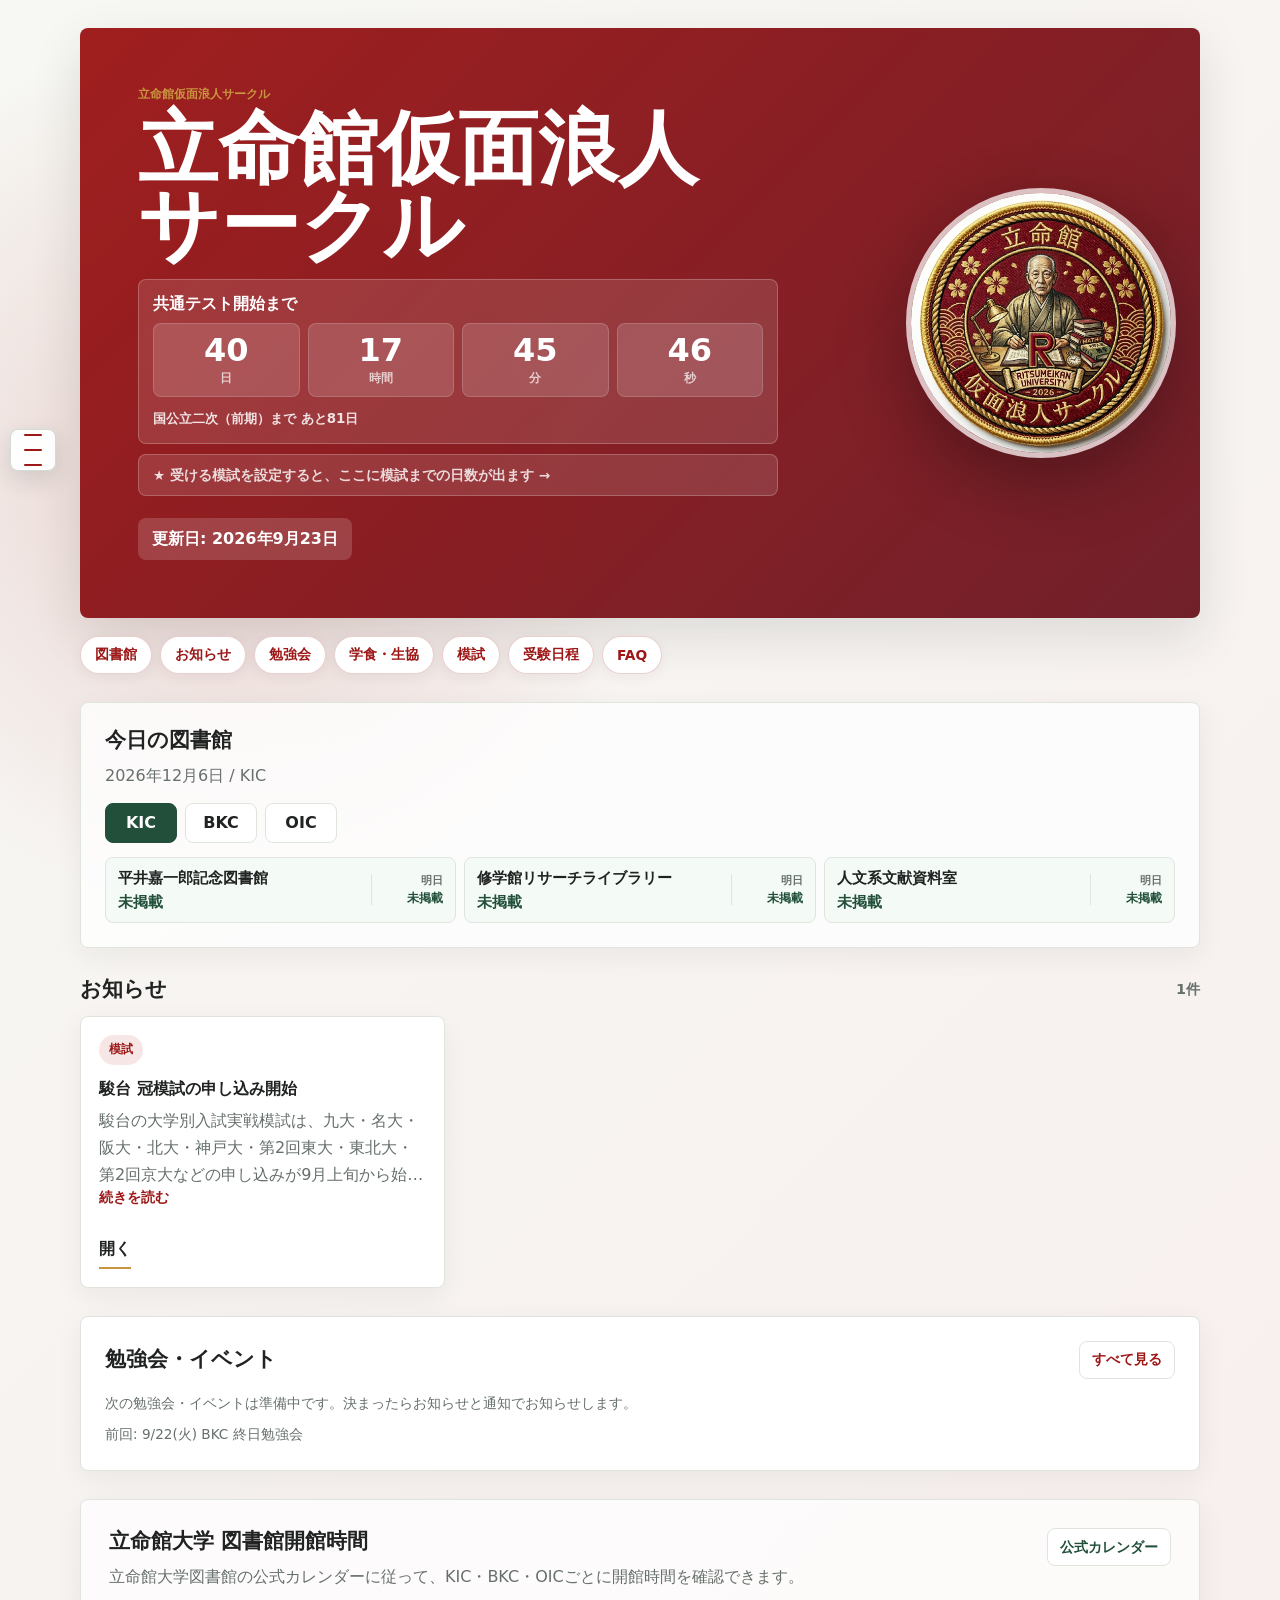
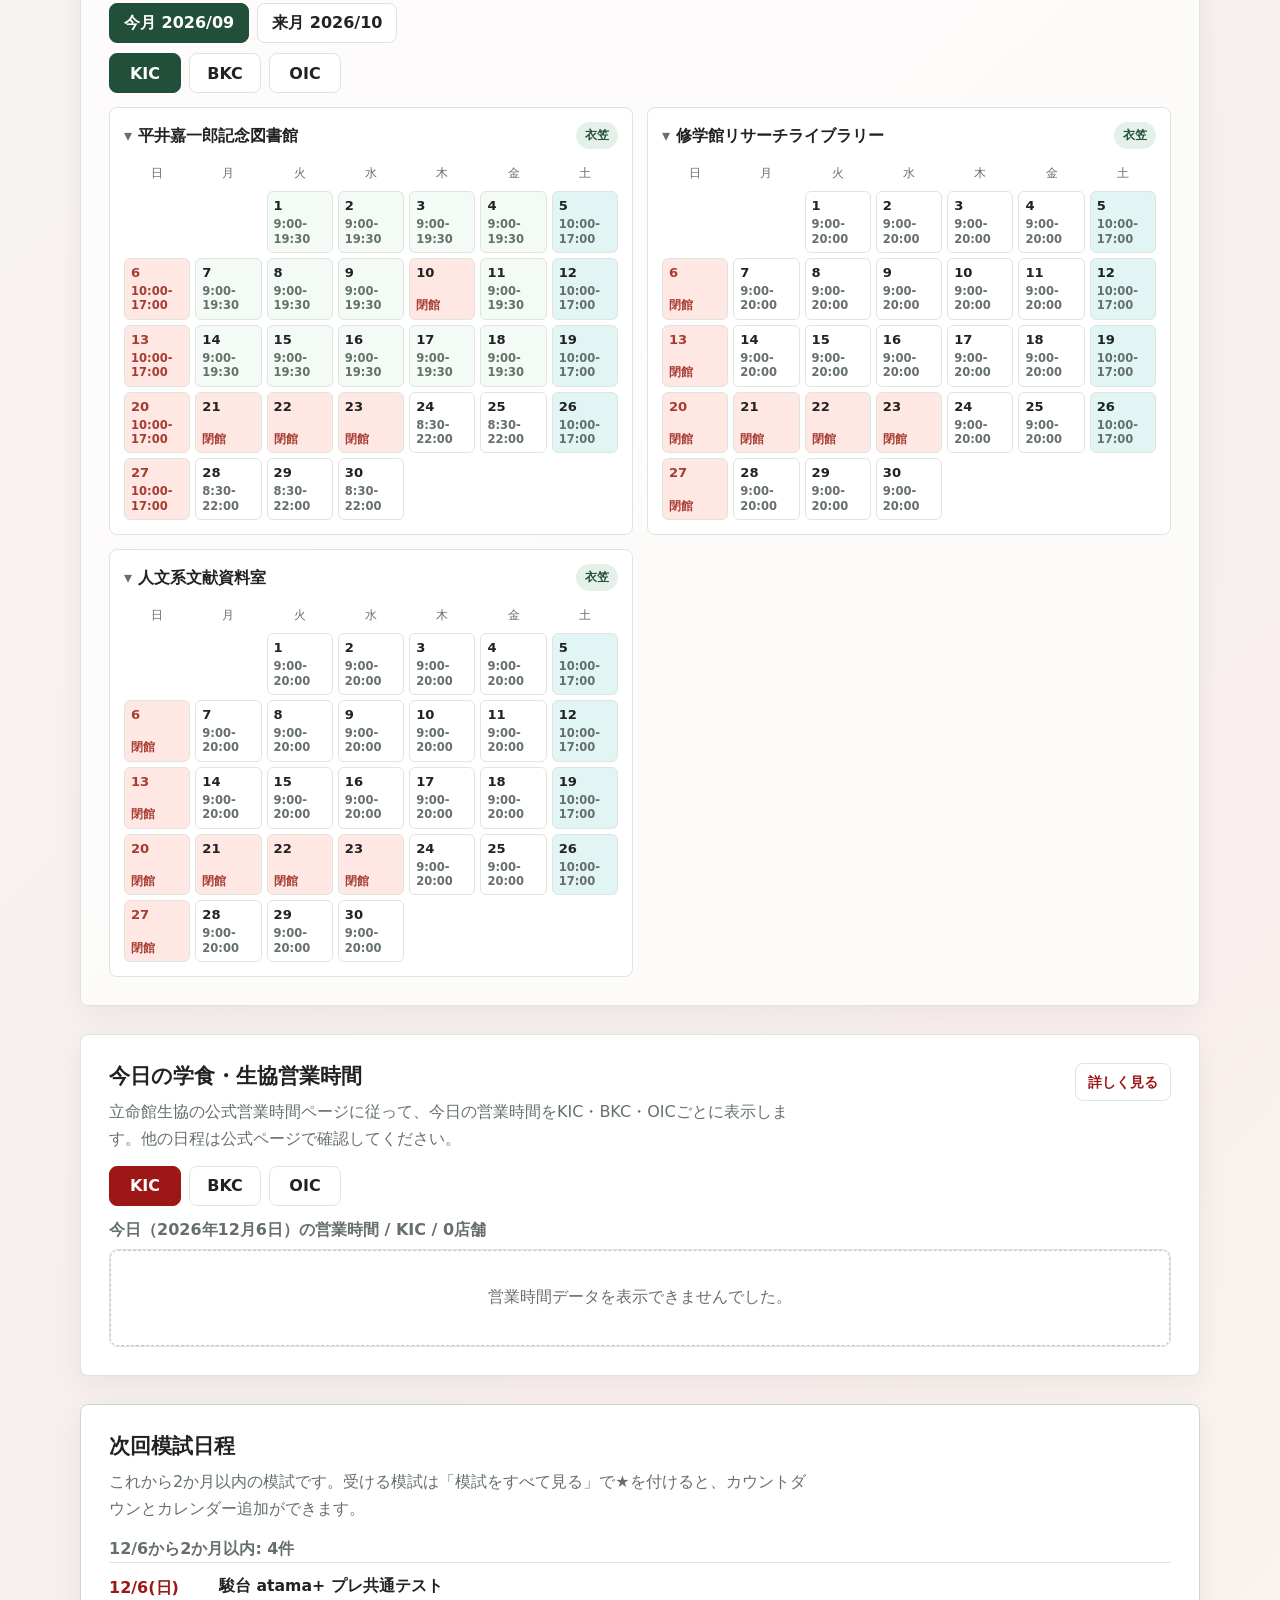
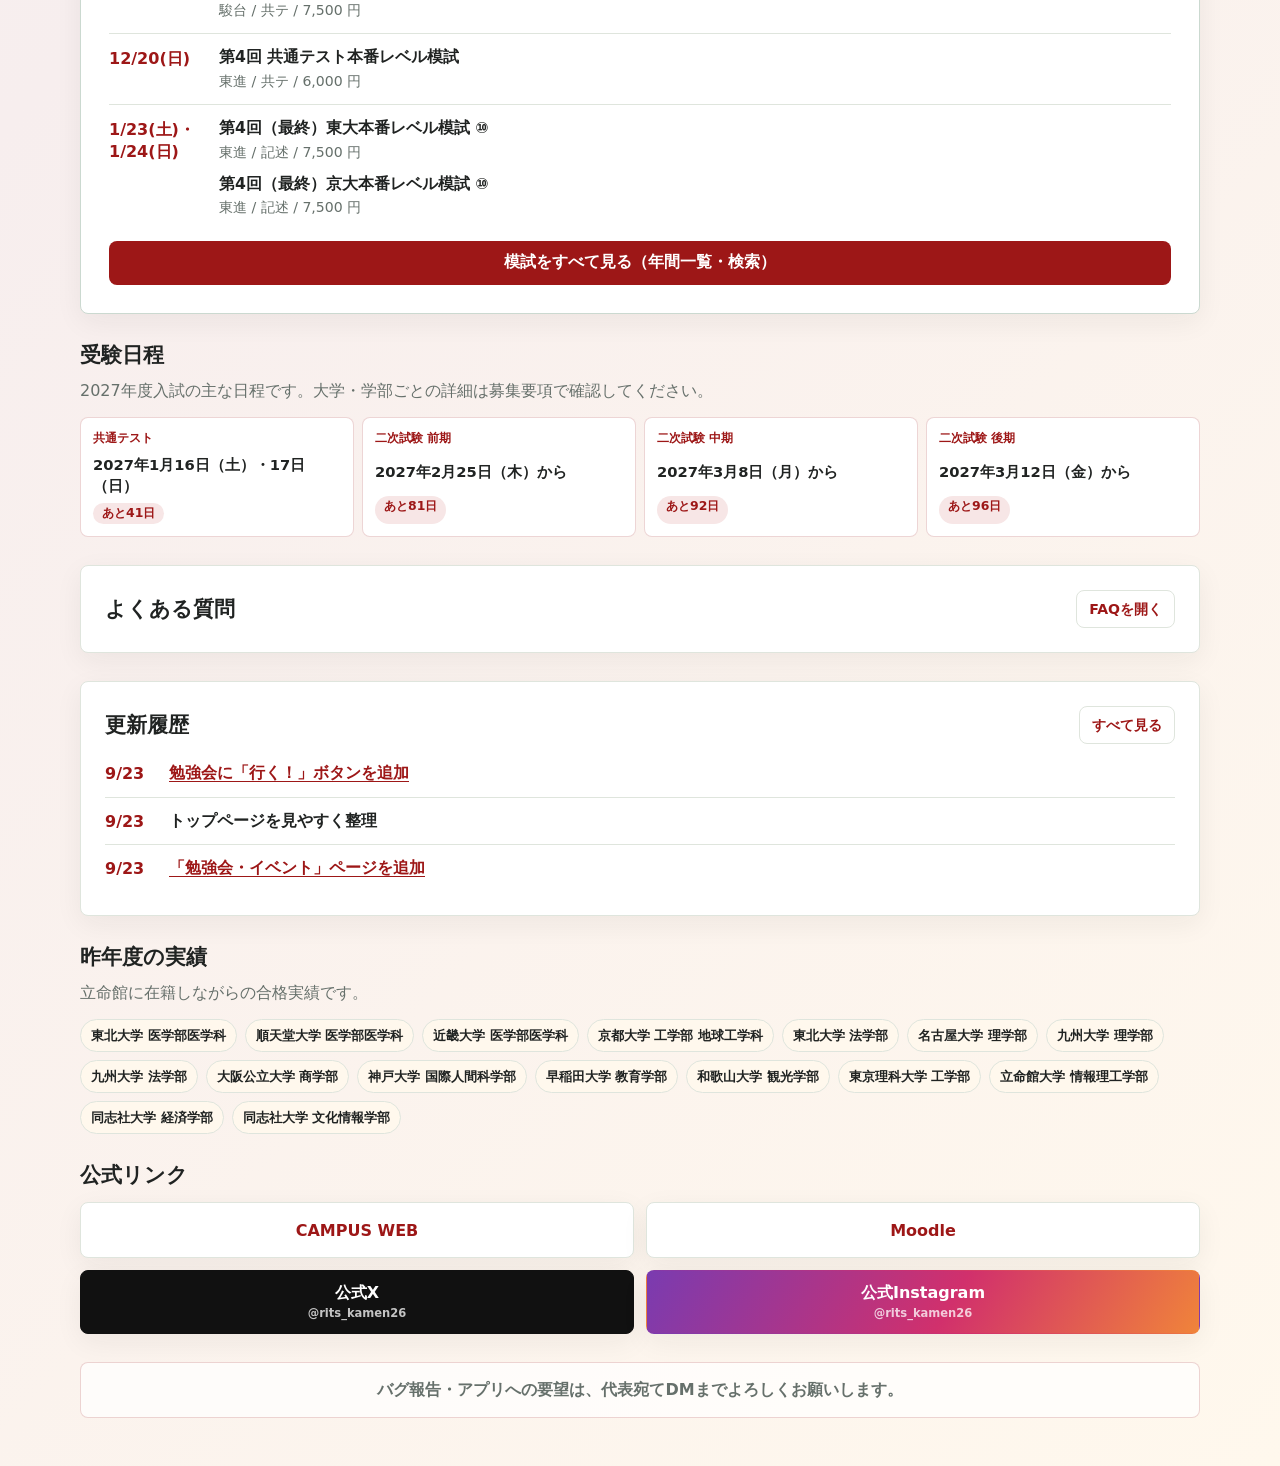
==== commit 06341d2d: "Add RSVP button for events (sent privately to organizer), cache 20260923-9" ====
--- a/index.html
+++ b/index.html
@@ -10,8 +10,8 @@
     <title>立命館仮面浪人サークル</title>
     <link rel="icon" type="image/png" href="./assets/ritsumeikan-kamen-logo.png" />
     <link rel="apple-touch-icon" href="./assets/ritsumeikan-kamen-logo.png" />
-    <link rel="manifest" href="./site.webmanifest?v=20260923-8" />
-    <link rel="stylesheet" href="./styles.css?v=20260923-8" />
+    <link rel="manifest" href="./site.webmanifest?v=20260923-9" />
+    <link rel="stylesheet" href="./styles.css?v=20260923-9" />
   </head>
   <body>
     <main class="page">
@@ -225,15 +225,15 @@
       </footer>
     </main>
 
-    <script src="./content.js?v=20260923-8"></script>
-    <script src="./exam-schedule.js?v=20260923-8"></script>
-    <script src="./library-hours.js?v=20260923-8"></script>
-    <script src="./coop-hours.js?v=20260923-8"></script>
-    <script src="./circle-events.js?v=20260923-8"></script>
-    <script src="./calendar-export.js?v=20260923-8"></script>
-    <script src="./events.js?v=20260923-8"></script>
-    <script src="./changelog.js?v=20260923-8"></script>
-    <script src="./updates.js?v=20260923-8"></script>
-    <script src="./script.js?v=20260923-8"></script>
+    <script src="./content.js?v=20260923-9"></script>
+    <script src="./exam-schedule.js?v=20260923-9"></script>
+    <script src="./library-hours.js?v=20260923-9"></script>
+    <script src="./coop-hours.js?v=20260923-9"></script>
+    <script src="./circle-events.js?v=20260923-9"></script>
+    <script src="./calendar-export.js?v=20260923-9"></script>
+    <script src="./events.js?v=20260923-9"></script>
+    <script src="./changelog.js?v=20260923-9"></script>
+    <script src="./updates.js?v=20260923-9"></script>
+    <script src="./script.js?v=20260923-9"></script>
   </body>
 </html>
--- a/styles.css
+++ b/styles.css
@@ -3203,3 +3203,83 @@
     grid-template-columns: repeat(2, minmax(0, 1fr)) !important;
   }
 }
+
+/* ===== 参加表明（行く！） ===== */
+.ev-rsvp {
+  display: grid;
+  gap: 8px;
+  margin-top: 12px;
+  border-top: 1px dashed var(--line);
+  padding-top: 12px;
+}
+
+.ev-rsvp__go {
+  width: fit-content;
+  min-height: 44px;
+  border-color: var(--red);
+  background: var(--red-soft);
+  color: var(--red);
+  font-size: 0.95rem;
+  padding: 0 20px;
+}
+
+.ev-rsvp__form {
+  display: flex;
+  flex-wrap: wrap;
+  align-items: end;
+  gap: 8px;
+}
+
+.ev-rsvp__label {
+  display: grid;
+  gap: 4px;
+  flex: 1 1 180px;
+  font-size: 0.8rem;
+  font-weight: 800;
+  color: var(--muted);
+}
+
+.ev-rsvp__label input {
+  min-height: 40px;
+  border: 1px solid var(--line);
+  border-radius: 8px;
+  padding: 0 10px;
+  font: inherit;
+  font-size: 1rem;
+  color: var(--ink);
+}
+
+.ev-rsvp__form .ev-action {
+  min-height: 40px;
+}
+
+.ev-rsvp__note,
+.ev-rsvp__error {
+  margin: 0;
+  color: var(--muted);
+  font-size: 0.8rem;
+  line-height: 1.6;
+}
+
+.ev-rsvp__error {
+  color: var(--red);
+  font-weight: 800;
+}
+
+.ev-rsvp__done {
+  margin: 0;
+  color: #1f6b3a;
+  font-weight: 900;
+}
+
+.ev-rsvp__link {
+  width: fit-content;
+  border: 0;
+  padding: 0;
+  background: none;
+  color: var(--muted);
+  font: inherit;
+  font-size: 0.82rem;
+  text-decoration: underline;
+  cursor: pointer;
+}
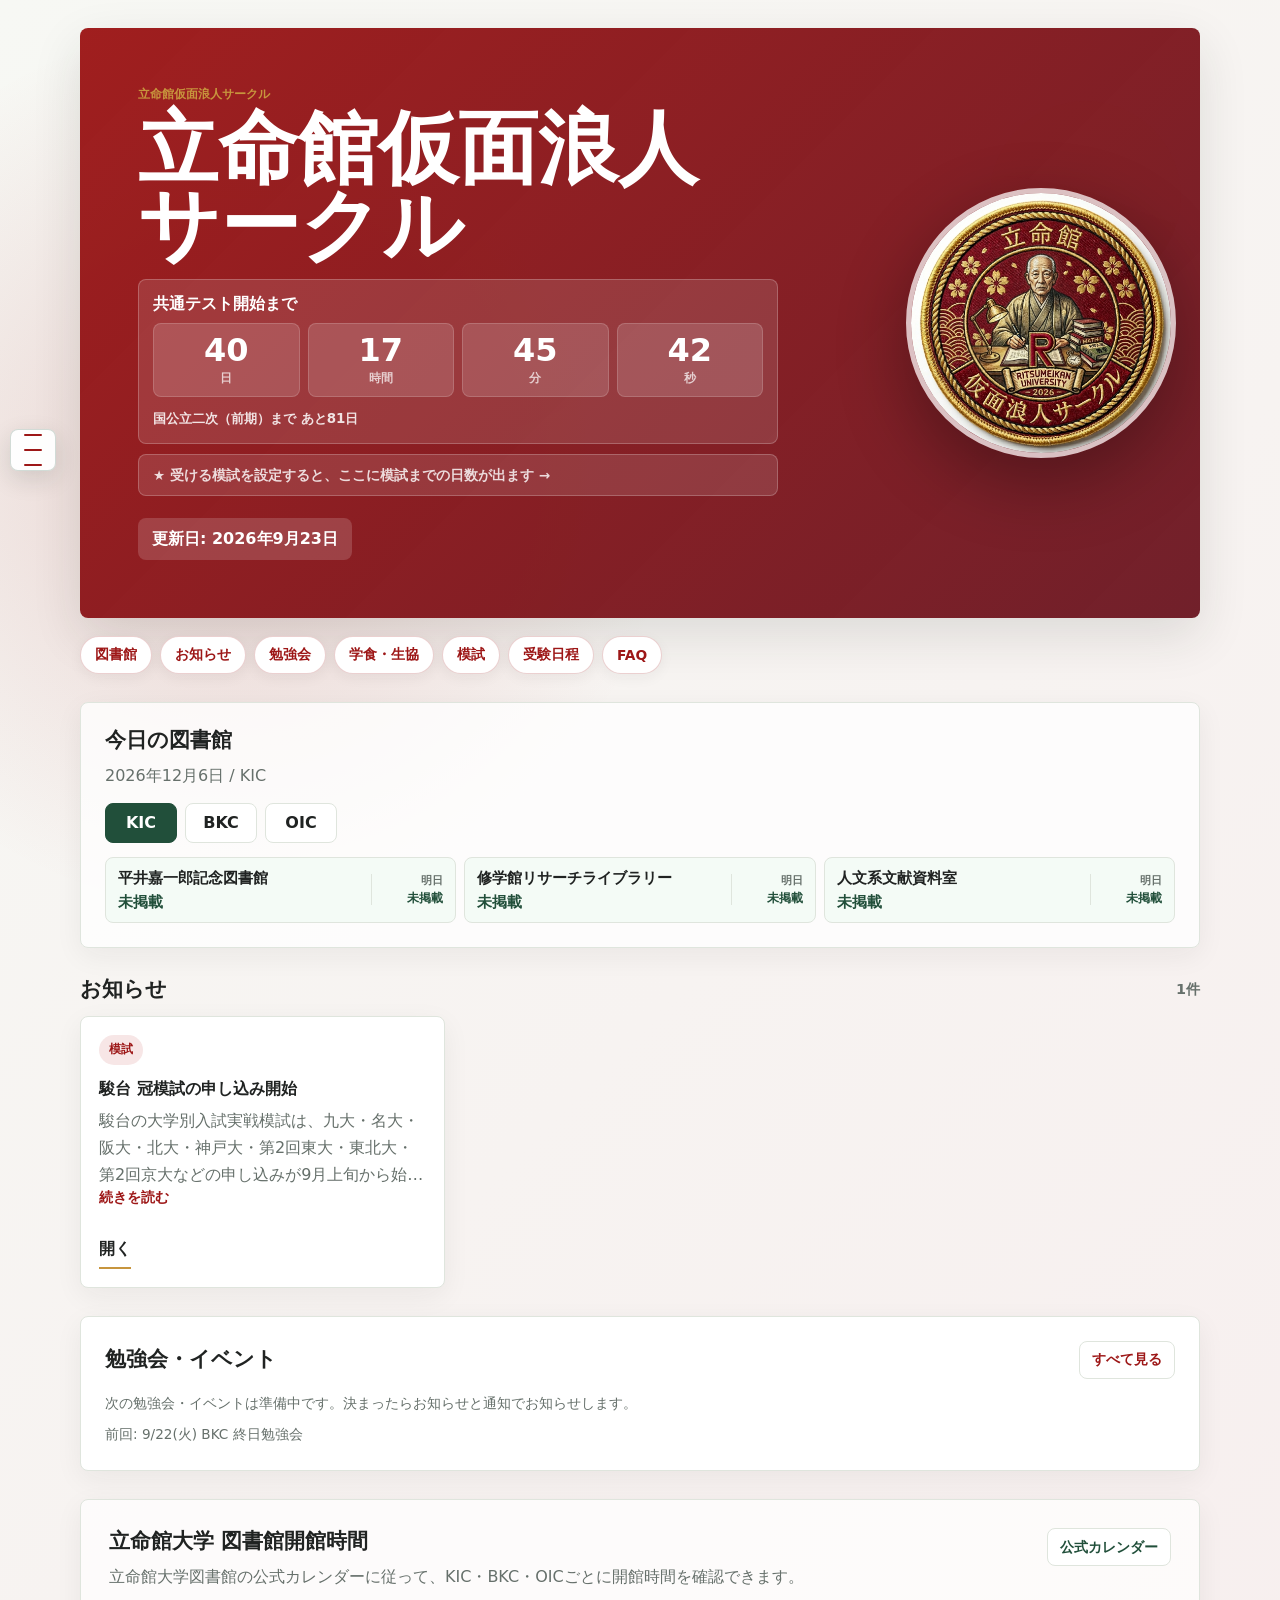
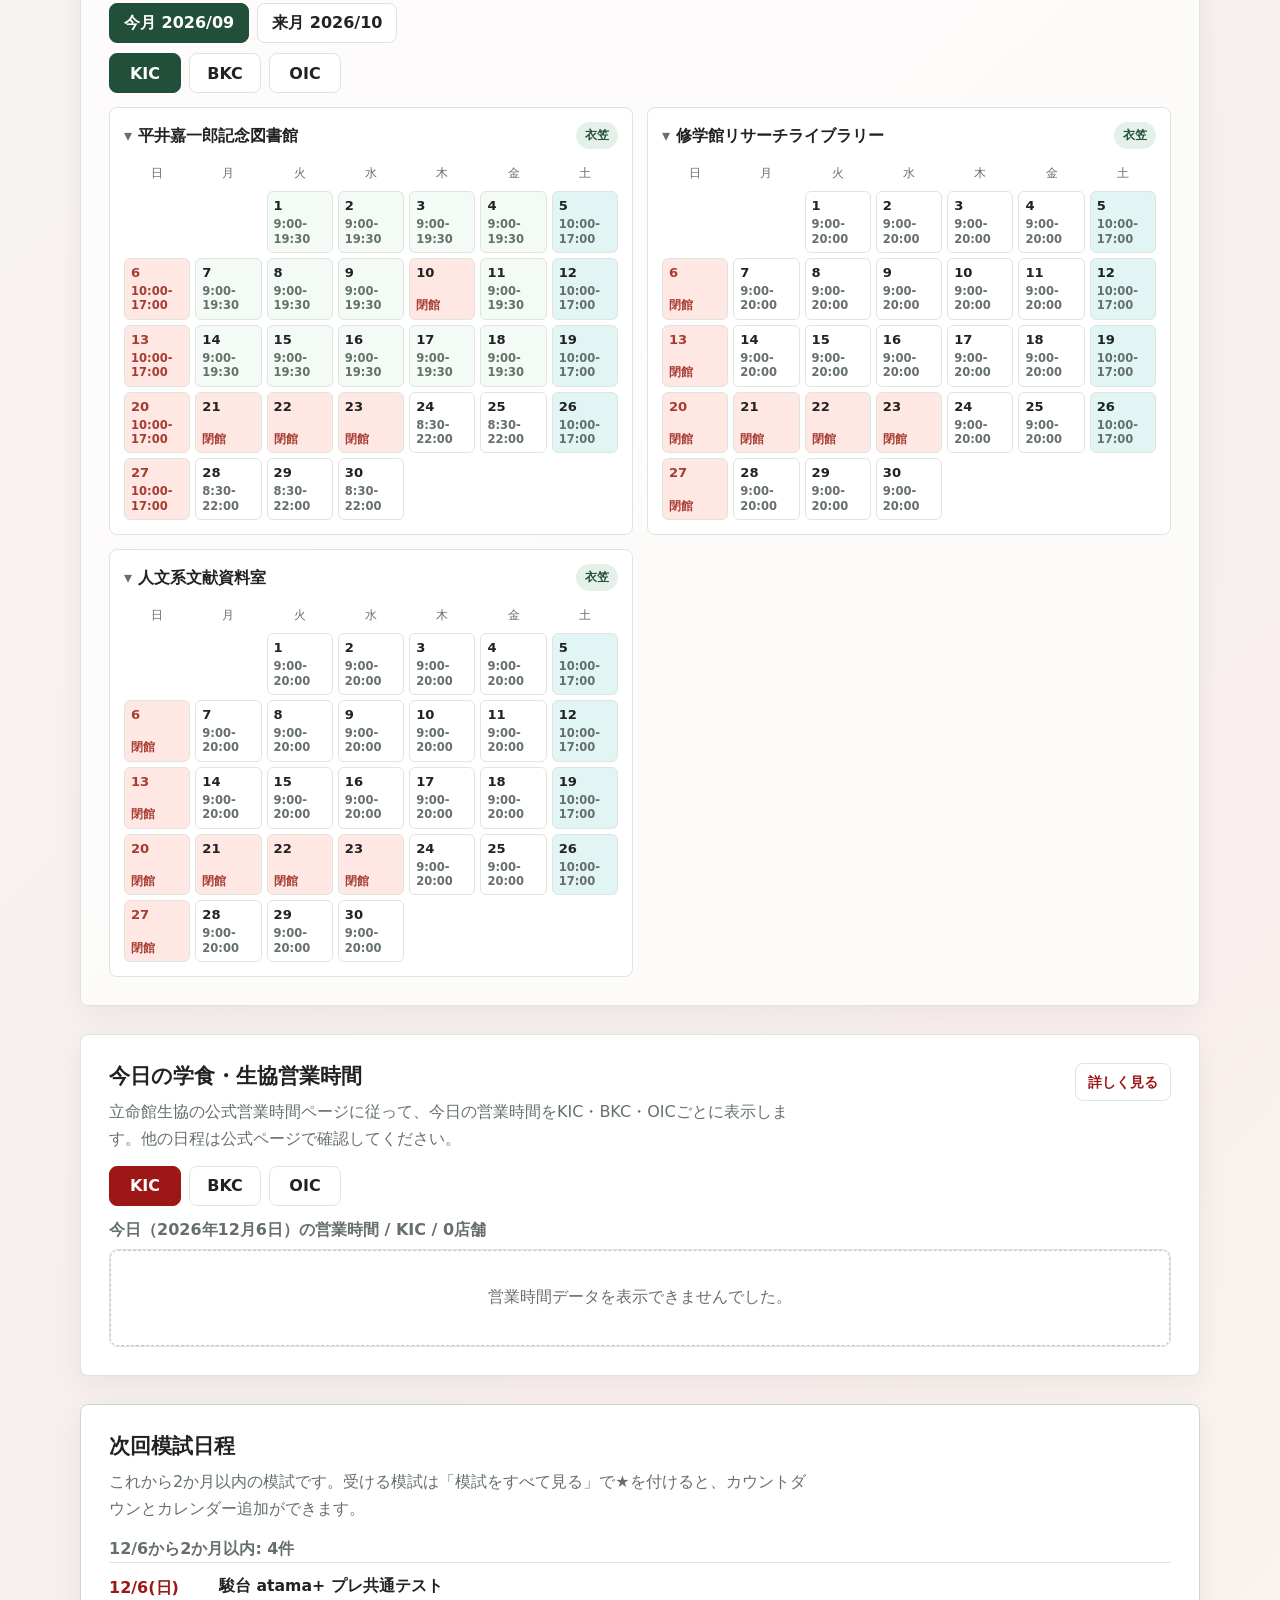
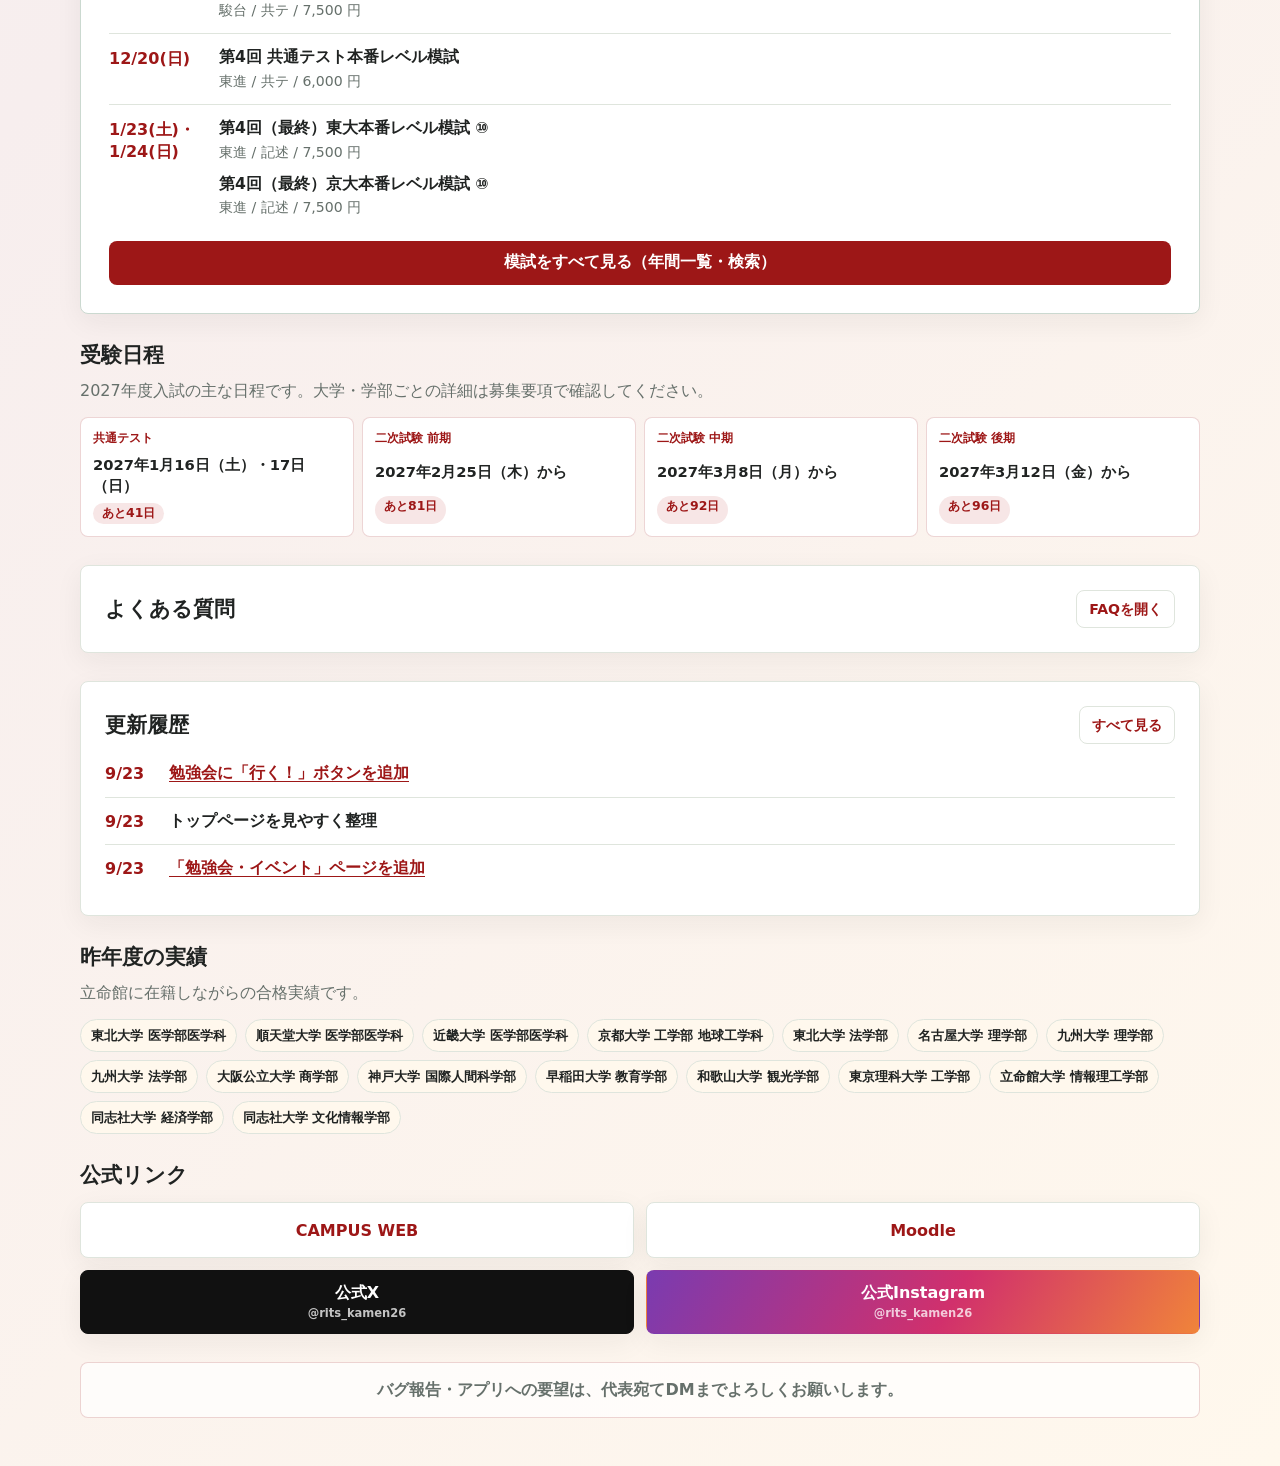
==== commit 3cb032ab: "Rename RSVP submit button, cache 20260923-10" ====
--- a/index.html
+++ b/index.html
@@ -10,8 +10,8 @@
     <title>立命館仮面浪人サークル</title>
     <link rel="icon" type="image/png" href="./assets/ritsumeikan-kamen-logo.png" />
     <link rel="apple-touch-icon" href="./assets/ritsumeikan-kamen-logo.png" />
-    <link rel="manifest" href="./site.webmanifest?v=20260923-9" />
-    <link rel="stylesheet" href="./styles.css?v=20260923-9" />
+    <link rel="manifest" href="./site.webmanifest?v=20260923-10" />
+    <link rel="stylesheet" href="./styles.css?v=20260923-10" />
   </head>
   <body>
     <main class="page">
@@ -225,15 +225,15 @@
       </footer>
     </main>
 
-    <script src="./content.js?v=20260923-9"></script>
-    <script src="./exam-schedule.js?v=20260923-9"></script>
-    <script src="./library-hours.js?v=20260923-9"></script>
-    <script src="./coop-hours.js?v=20260923-9"></script>
-    <script src="./circle-events.js?v=20260923-9"></script>
-    <script src="./calendar-export.js?v=20260923-9"></script>
-    <script src="./events.js?v=20260923-9"></script>
-    <script src="./changelog.js?v=20260923-9"></script>
-    <script src="./updates.js?v=20260923-9"></script>
-    <script src="./script.js?v=20260923-9"></script>
+    <script src="./content.js?v=20260923-10"></script>
+    <script src="./exam-schedule.js?v=20260923-10"></script>
+    <script src="./library-hours.js?v=20260923-10"></script>
+    <script src="./coop-hours.js?v=20260923-10"></script>
+    <script src="./circle-events.js?v=20260923-10"></script>
+    <script src="./calendar-export.js?v=20260923-10"></script>
+    <script src="./events.js?v=20260923-10"></script>
+    <script src="./changelog.js?v=20260923-10"></script>
+    <script src="./updates.js?v=20260923-10"></script>
+    <script src="./script.js?v=20260923-10"></script>
   </body>
 </html>
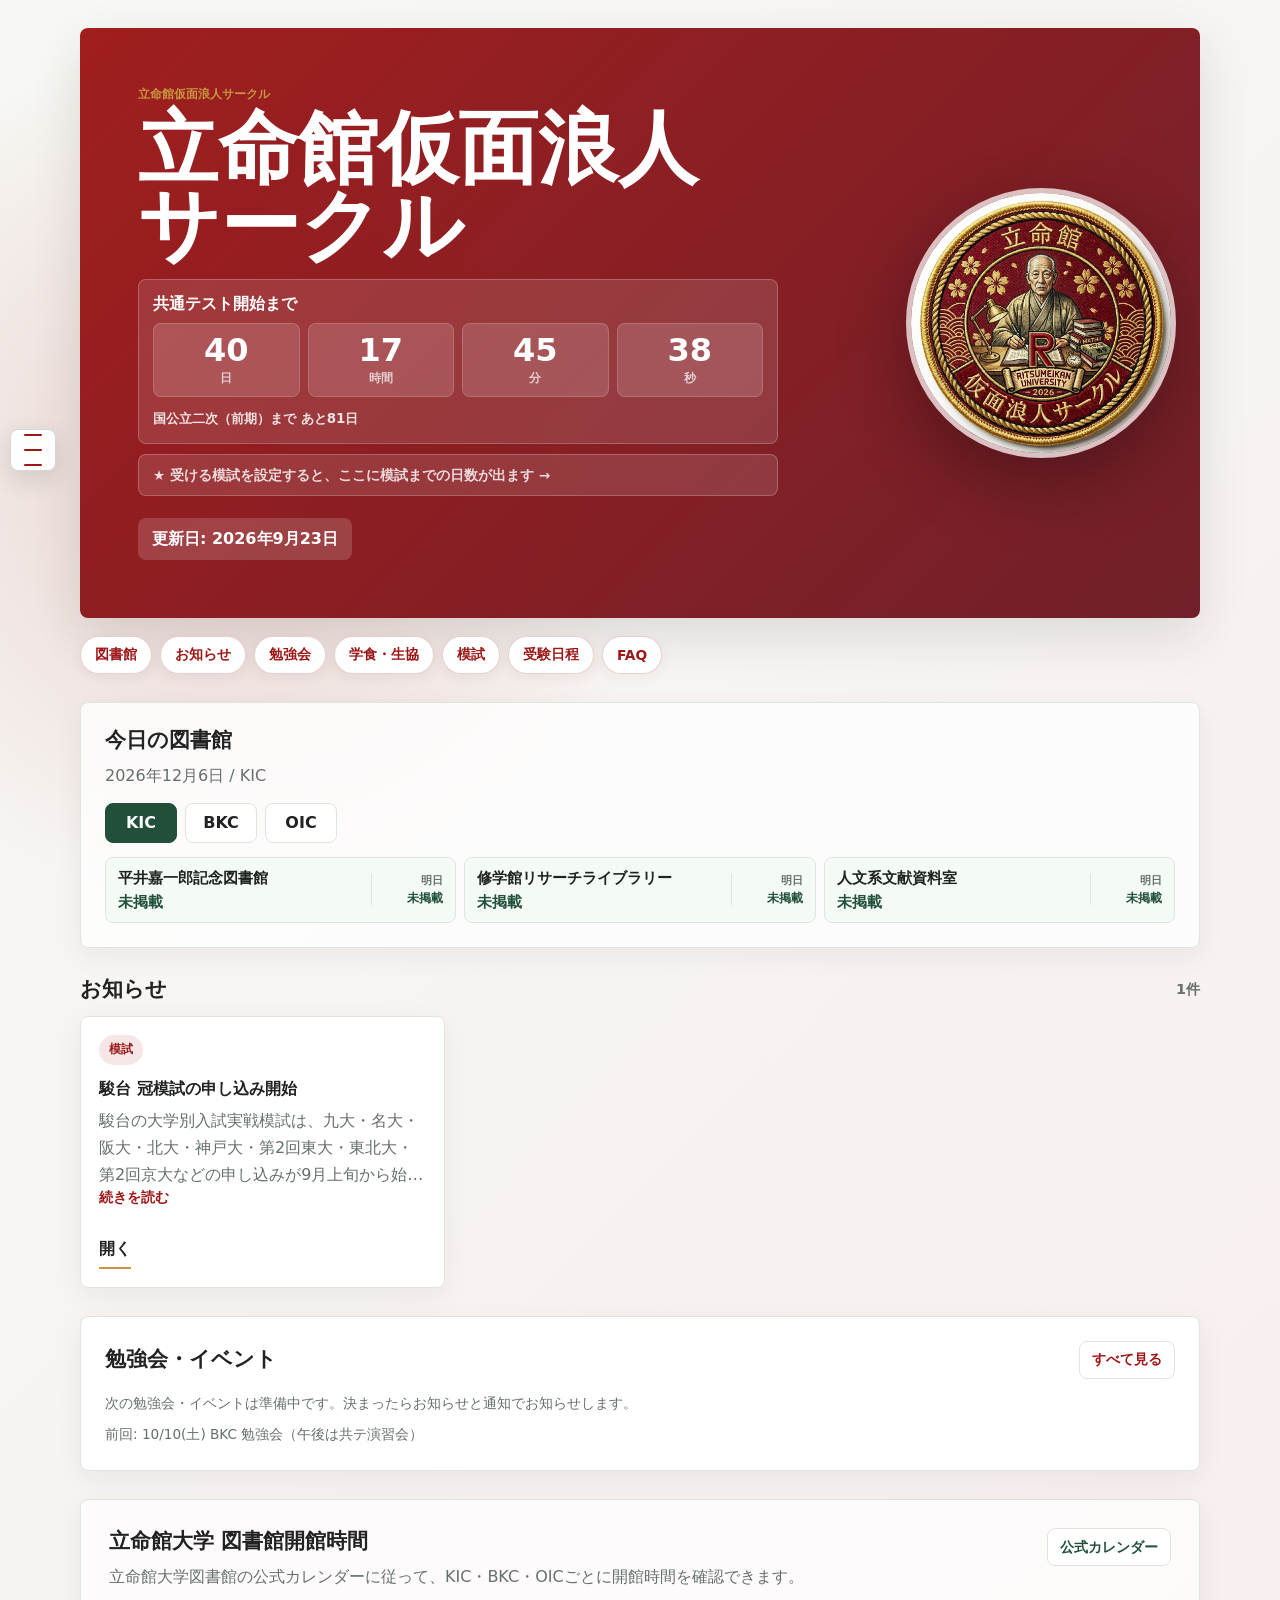
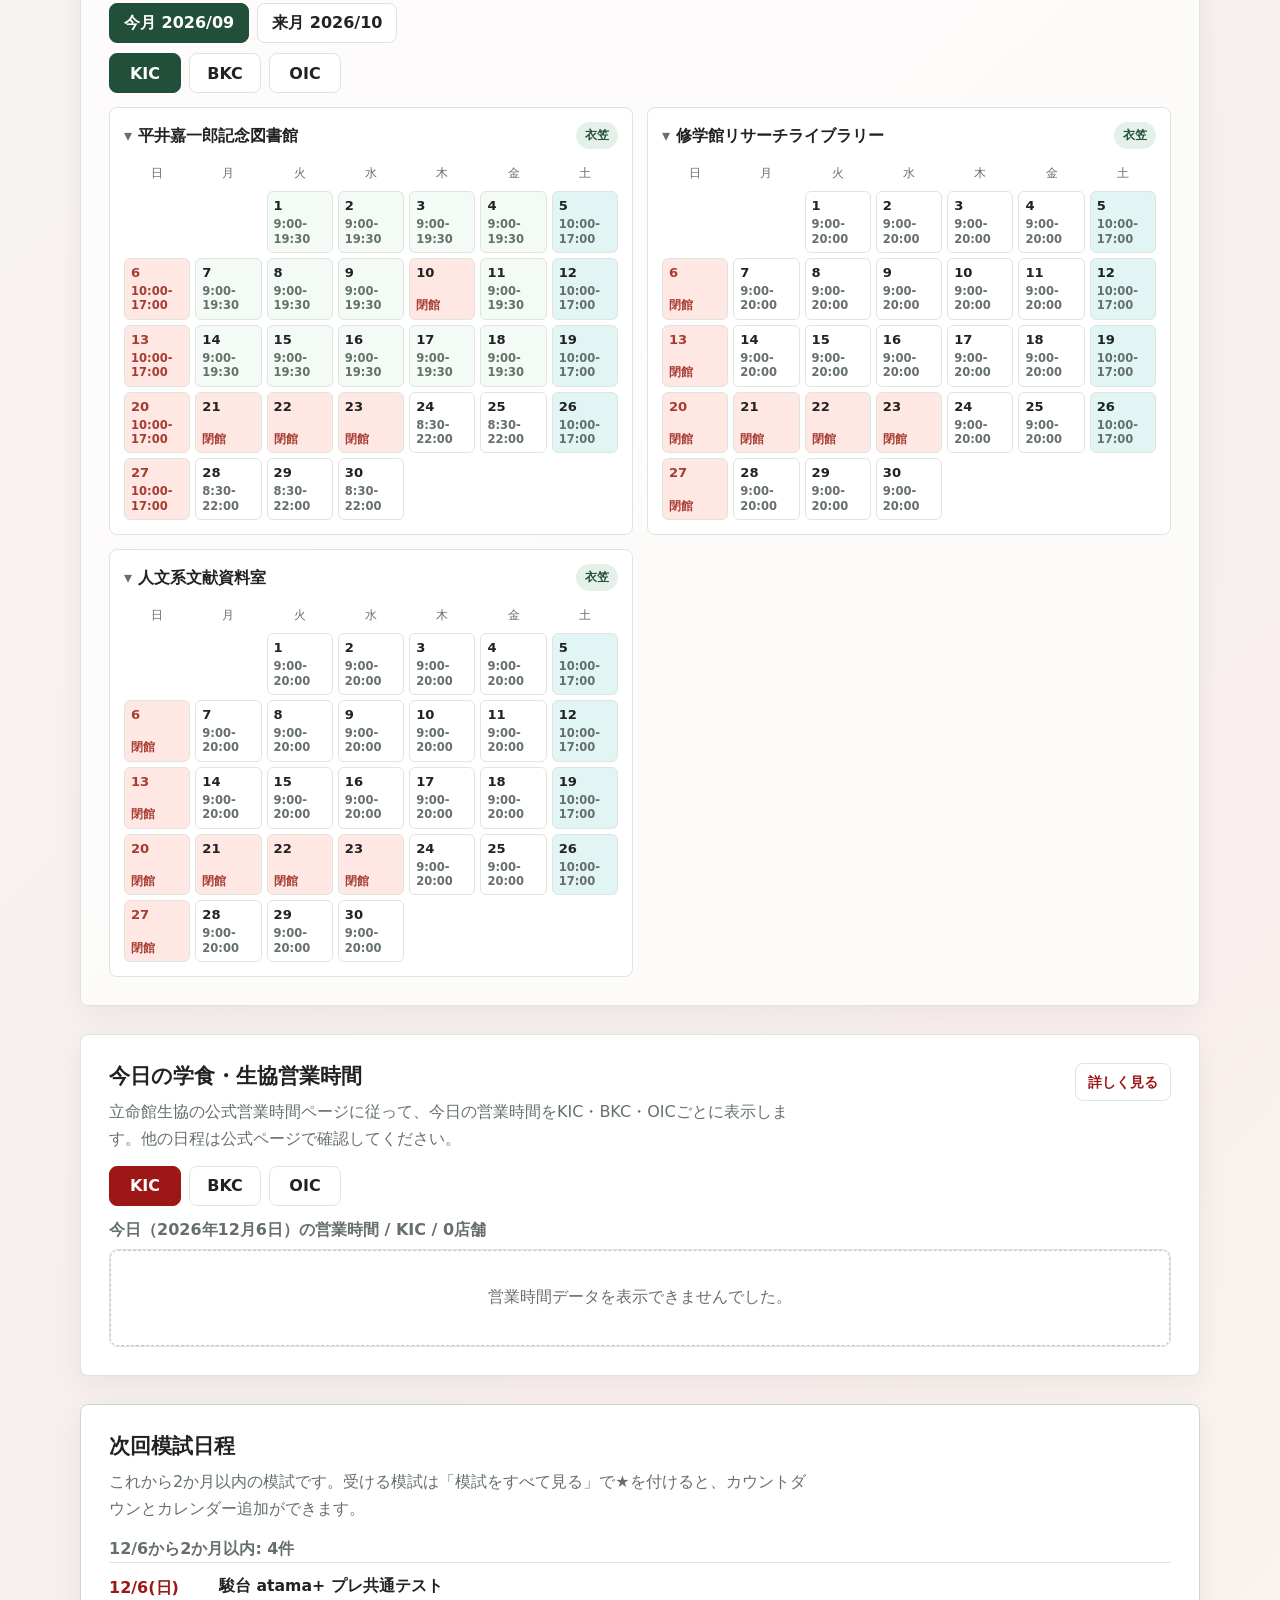
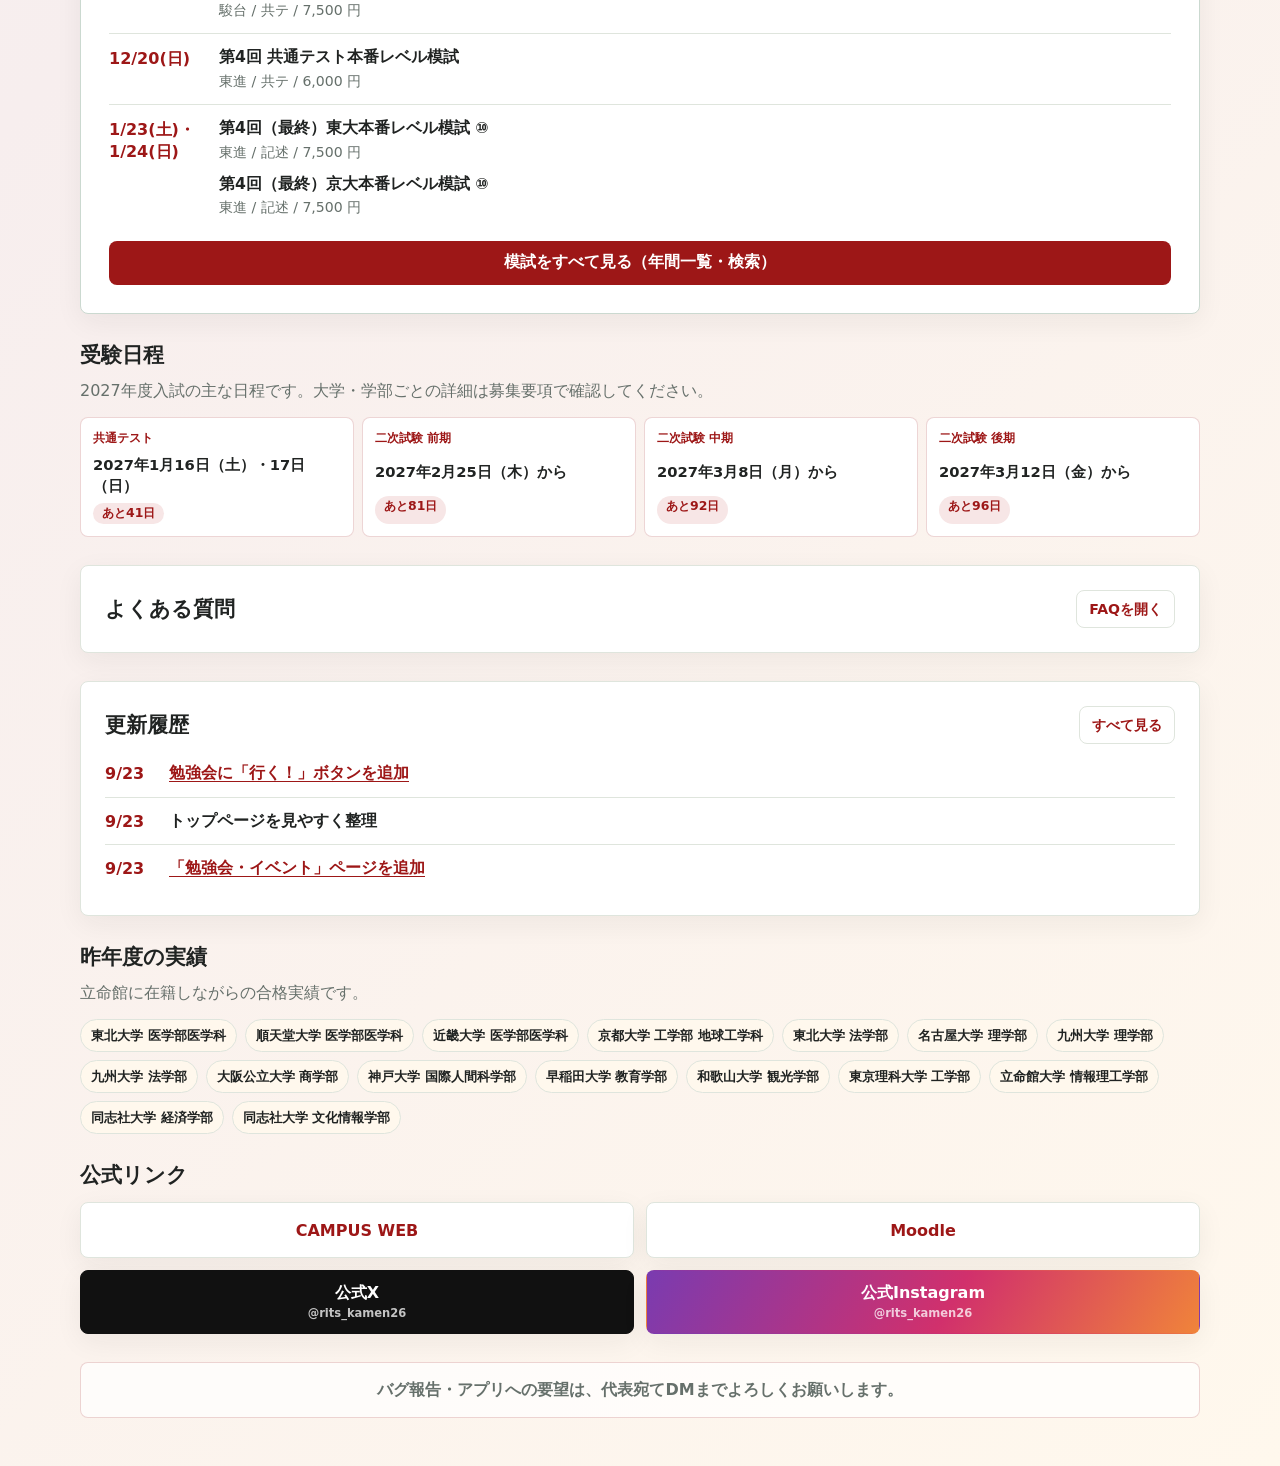
==== commit 28af4983: "Add 10/10 BKC study session event and notice, cache 20260923-11" ====
--- a/index.html
+++ b/index.html
@@ -10,8 +10,8 @@
     <title>立命館仮面浪人サークル</title>
     <link rel="icon" type="image/png" href="./assets/ritsumeikan-kamen-logo.png" />
     <link rel="apple-touch-icon" href="./assets/ritsumeikan-kamen-logo.png" />
-    <link rel="manifest" href="./site.webmanifest?v=20260923-10" />
-    <link rel="stylesheet" href="./styles.css?v=20260923-10" />
+    <link rel="manifest" href="./site.webmanifest?v=20260923-11" />
+    <link rel="stylesheet" href="./styles.css?v=20260923-11" />
   </head>
   <body>
     <main class="page">
@@ -225,15 +225,15 @@
       </footer>
     </main>
 
-    <script src="./content.js?v=20260923-10"></script>
-    <script src="./exam-schedule.js?v=20260923-10"></script>
-    <script src="./library-hours.js?v=20260923-10"></script>
-    <script src="./coop-hours.js?v=20260923-10"></script>
-    <script src="./circle-events.js?v=20260923-10"></script>
-    <script src="./calendar-export.js?v=20260923-10"></script>
-    <script src="./events.js?v=20260923-10"></script>
-    <script src="./changelog.js?v=20260923-10"></script>
-    <script src="./updates.js?v=20260923-10"></script>
-    <script src="./script.js?v=20260923-10"></script>
+    <script src="./content.js?v=20260923-11"></script>
+    <script src="./exam-schedule.js?v=20260923-11"></script>
+    <script src="./library-hours.js?v=20260923-11"></script>
+    <script src="./coop-hours.js?v=20260923-11"></script>
+    <script src="./circle-events.js?v=20260923-11"></script>
+    <script src="./calendar-export.js?v=20260923-11"></script>
+    <script src="./events.js?v=20260923-11"></script>
+    <script src="./changelog.js?v=20260923-11"></script>
+    <script src="./updates.js?v=20260923-11"></script>
+    <script src="./script.js?v=20260923-11"></script>
   </body>
 </html>
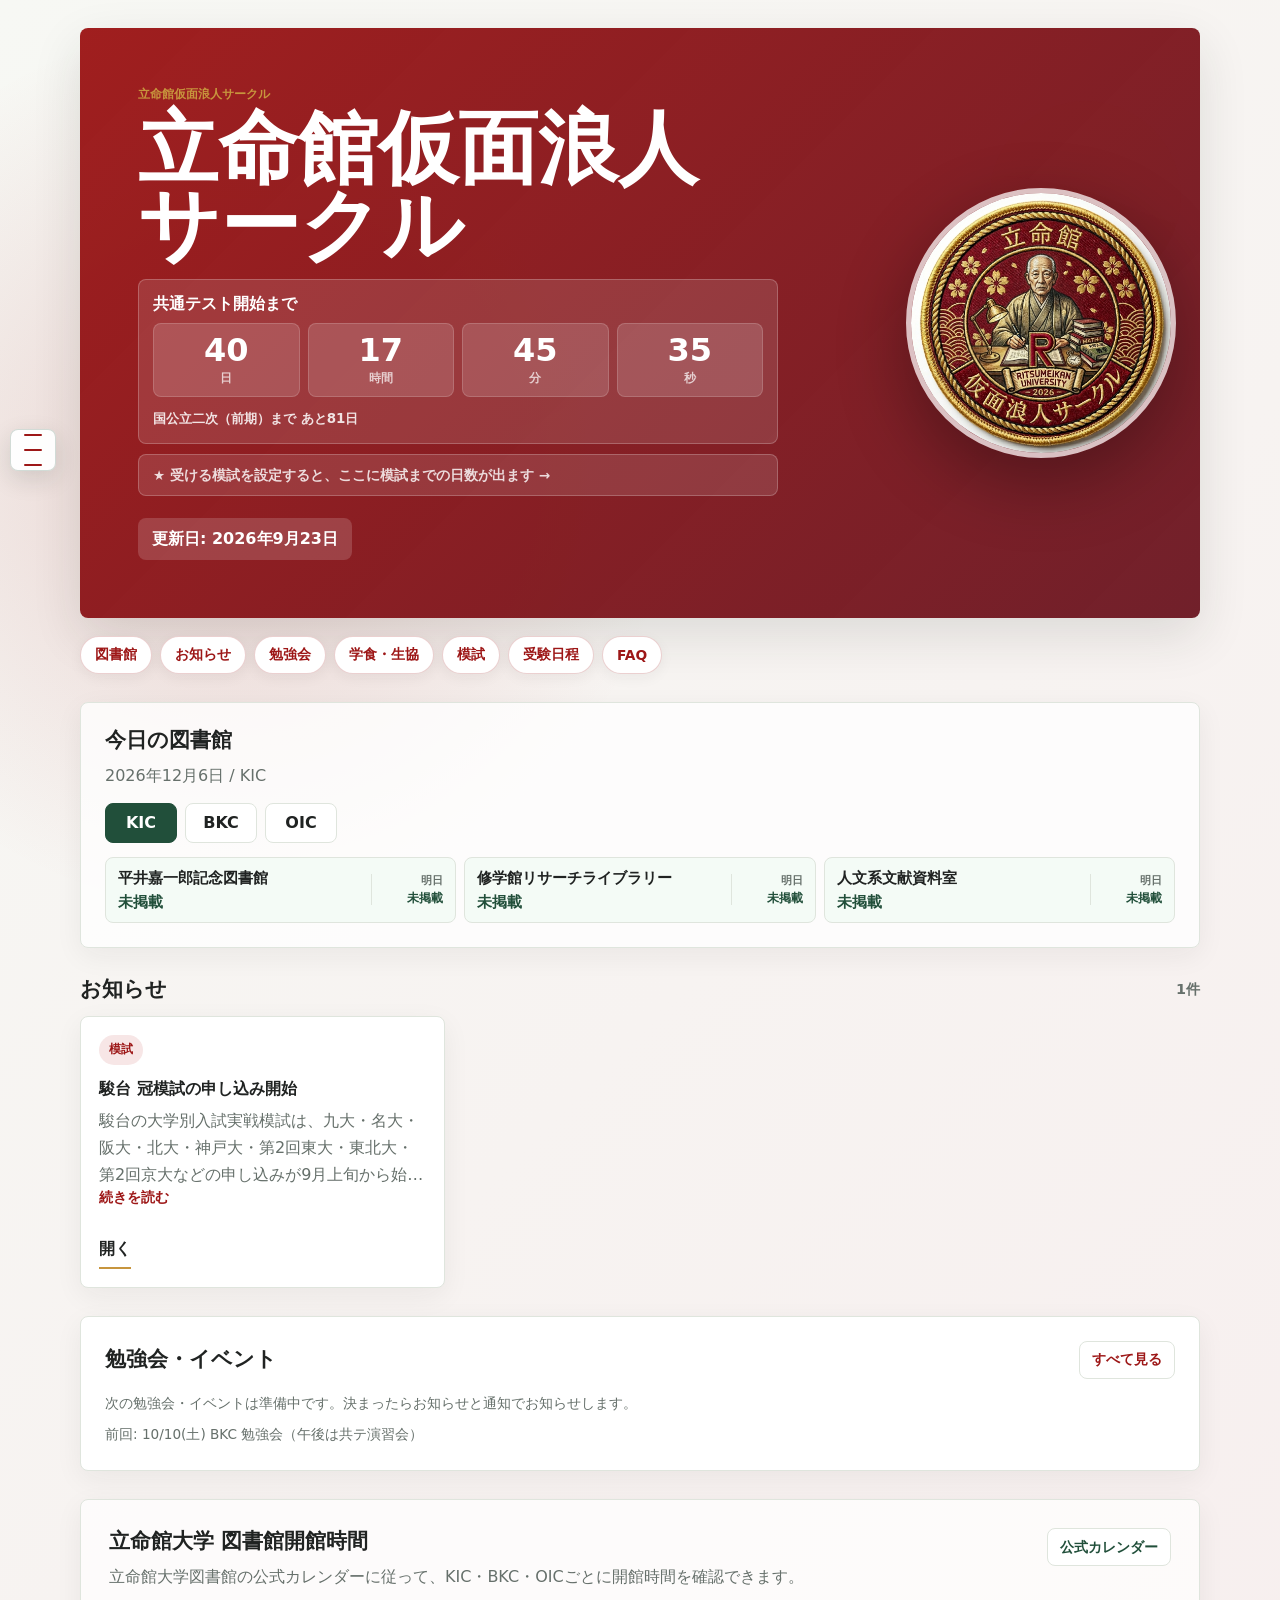
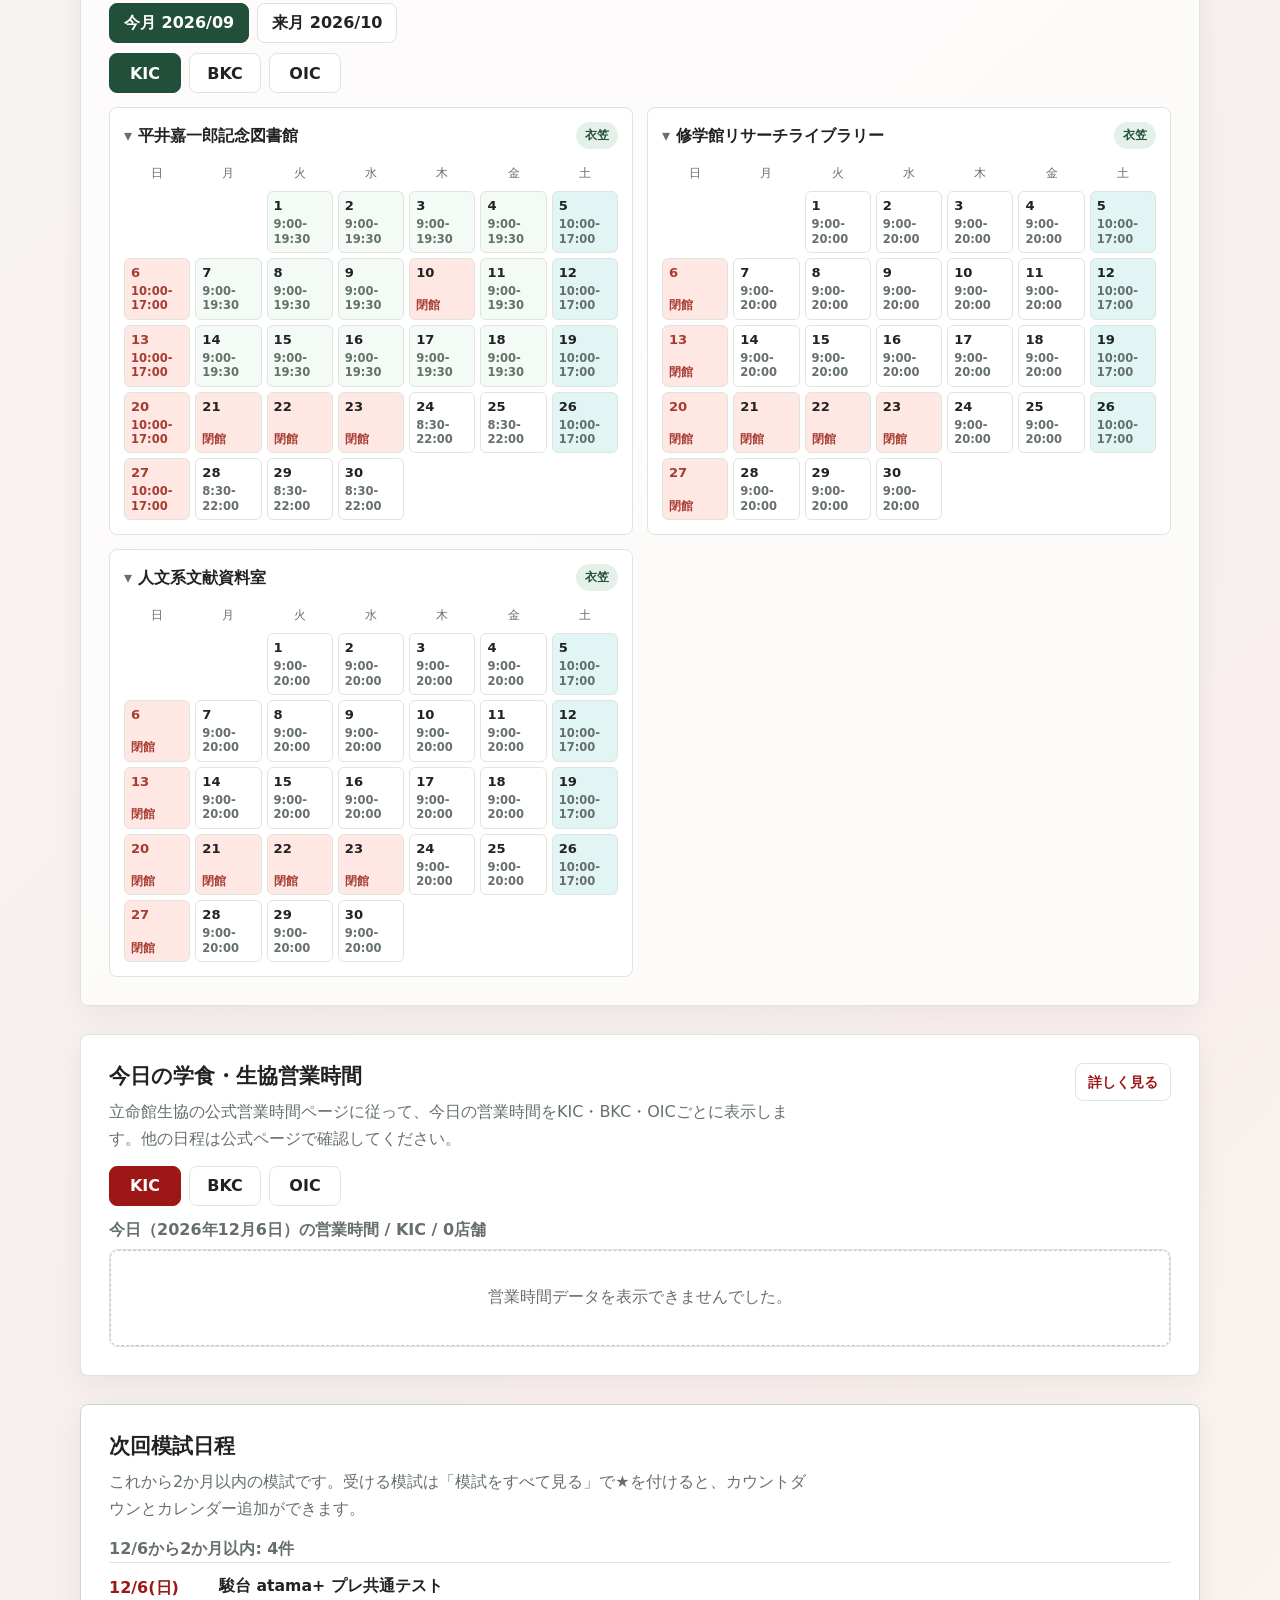
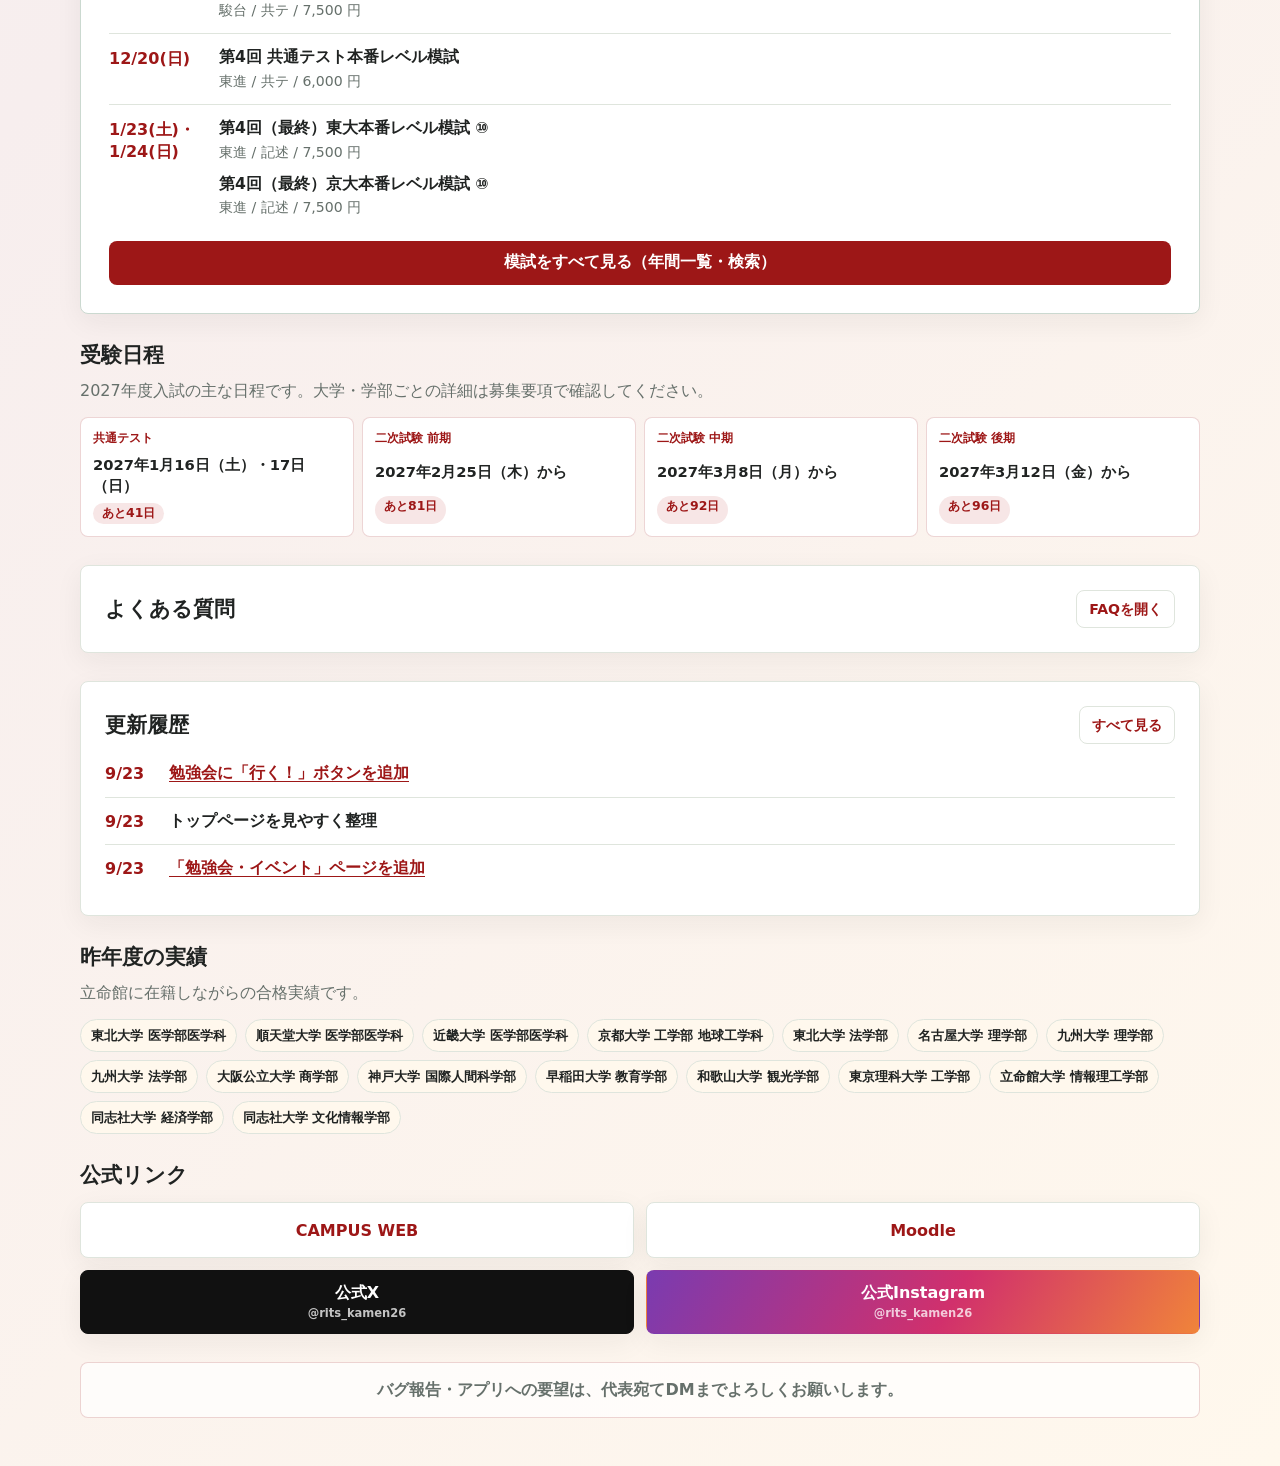
==== commit 196fa3bb: "Service worker revalidates pages on every load, cache 20260923-12" ====
--- a/index.html
+++ b/index.html
@@ -10,8 +10,8 @@
     <title>立命館仮面浪人サークル</title>
     <link rel="icon" type="image/png" href="./assets/ritsumeikan-kamen-logo.png" />
     <link rel="apple-touch-icon" href="./assets/ritsumeikan-kamen-logo.png" />
-    <link rel="manifest" href="./site.webmanifest?v=20260923-11" />
-    <link rel="stylesheet" href="./styles.css?v=20260923-11" />
+    <link rel="manifest" href="./site.webmanifest?v=20260923-12" />
+    <link rel="stylesheet" href="./styles.css?v=20260923-12" />
   </head>
   <body>
     <main class="page">
@@ -225,15 +225,15 @@
       </footer>
     </main>
 
-    <script src="./content.js?v=20260923-11"></script>
-    <script src="./exam-schedule.js?v=20260923-11"></script>
-    <script src="./library-hours.js?v=20260923-11"></script>
-    <script src="./coop-hours.js?v=20260923-11"></script>
-    <script src="./circle-events.js?v=20260923-11"></script>
-    <script src="./calendar-export.js?v=20260923-11"></script>
-    <script src="./events.js?v=20260923-11"></script>
-    <script src="./changelog.js?v=20260923-11"></script>
-    <script src="./updates.js?v=20260923-11"></script>
-    <script src="./script.js?v=20260923-11"></script>
+    <script src="./content.js?v=20260923-12"></script>
+    <script src="./exam-schedule.js?v=20260923-12"></script>
+    <script src="./library-hours.js?v=20260923-12"></script>
+    <script src="./coop-hours.js?v=20260923-12"></script>
+    <script src="./circle-events.js?v=20260923-12"></script>
+    <script src="./calendar-export.js?v=20260923-12"></script>
+    <script src="./events.js?v=20260923-12"></script>
+    <script src="./changelog.js?v=20260923-12"></script>
+    <script src="./updates.js?v=20260923-12"></script>
+    <script src="./script.js?v=20260923-12"></script>
   </body>
 </html>
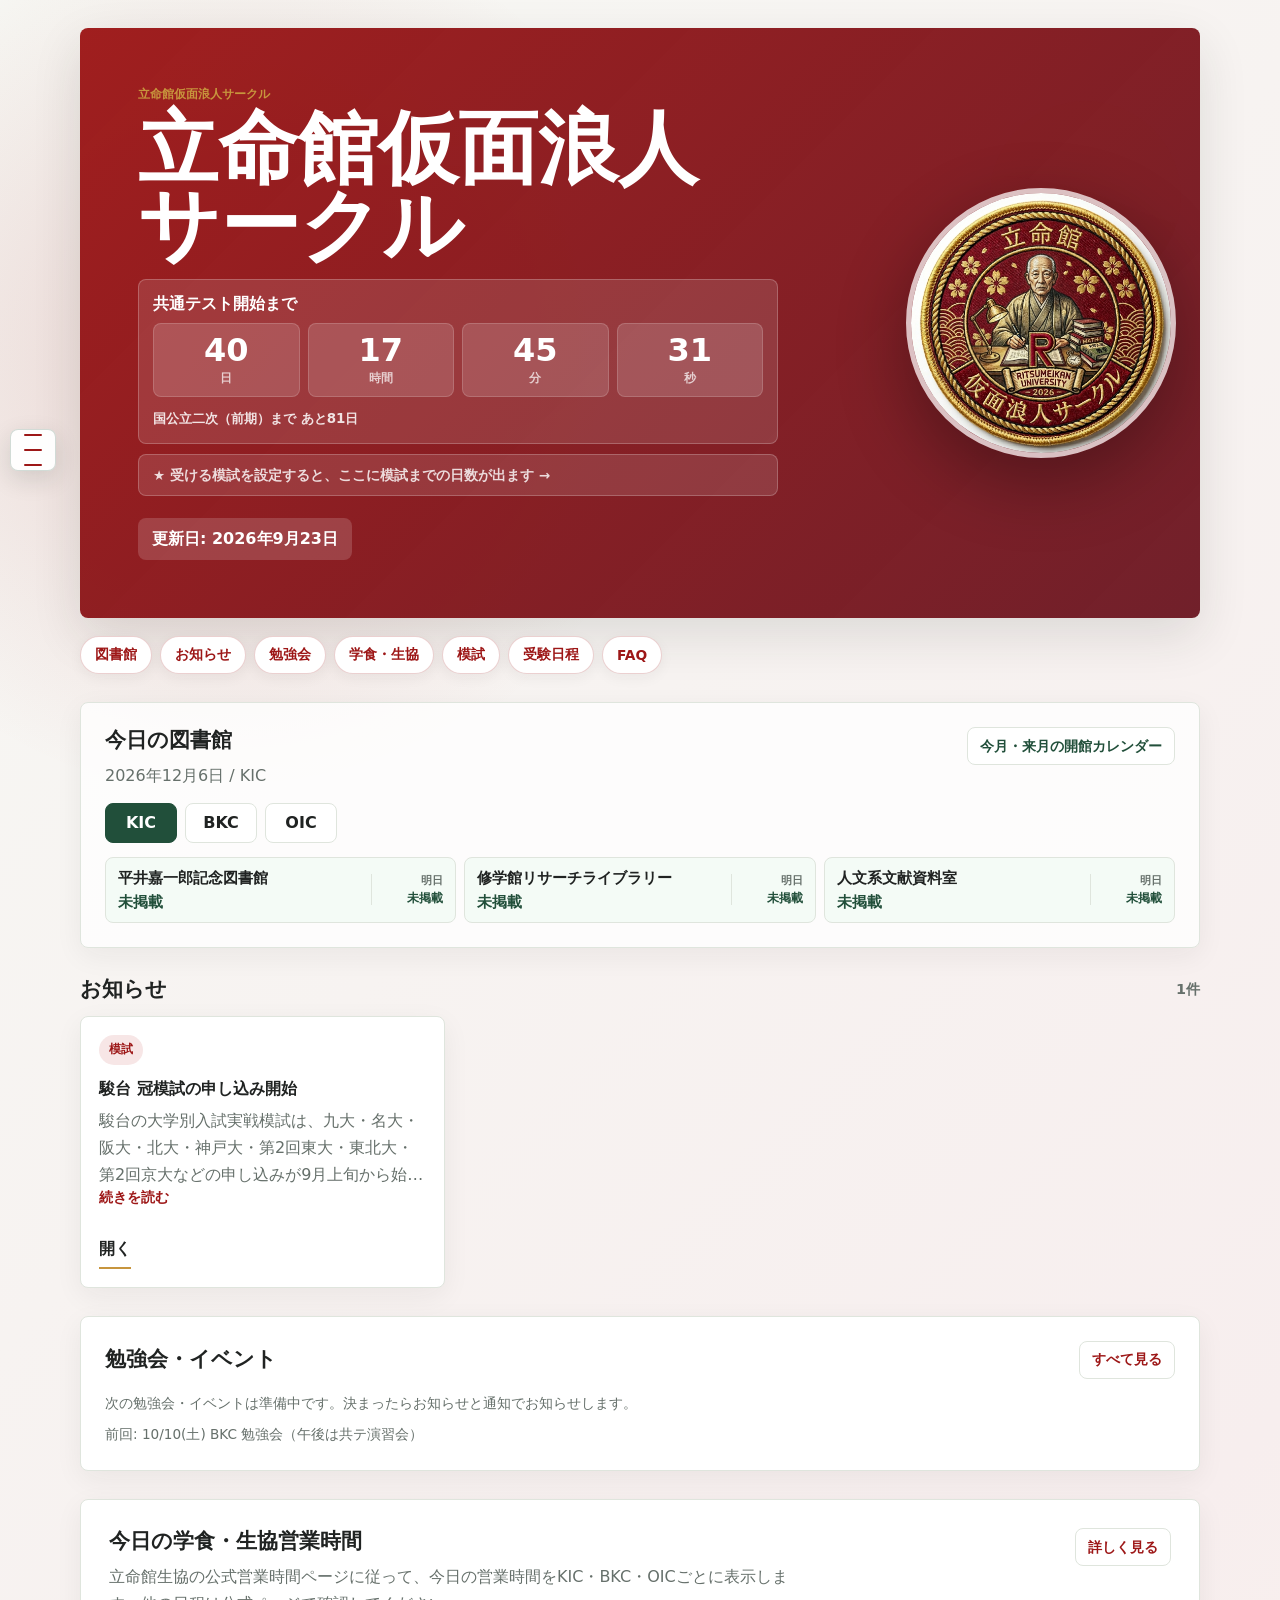
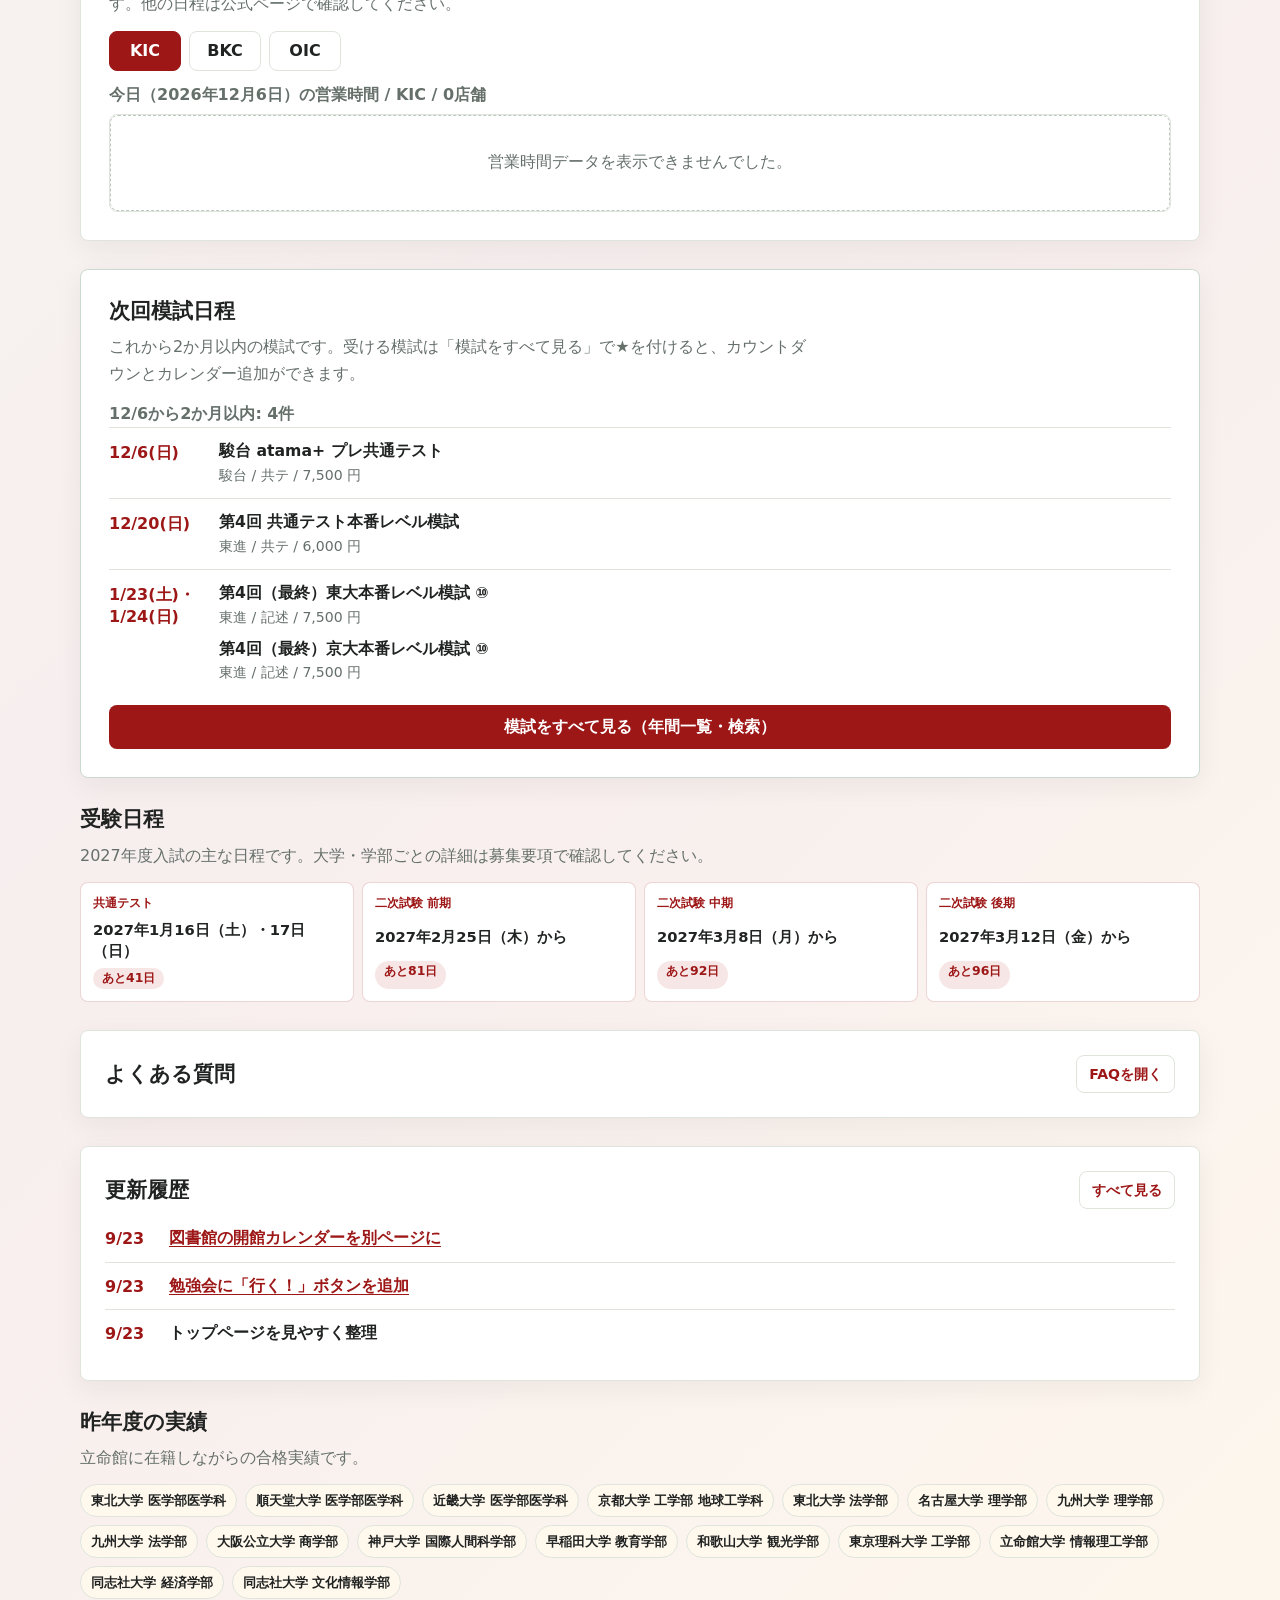
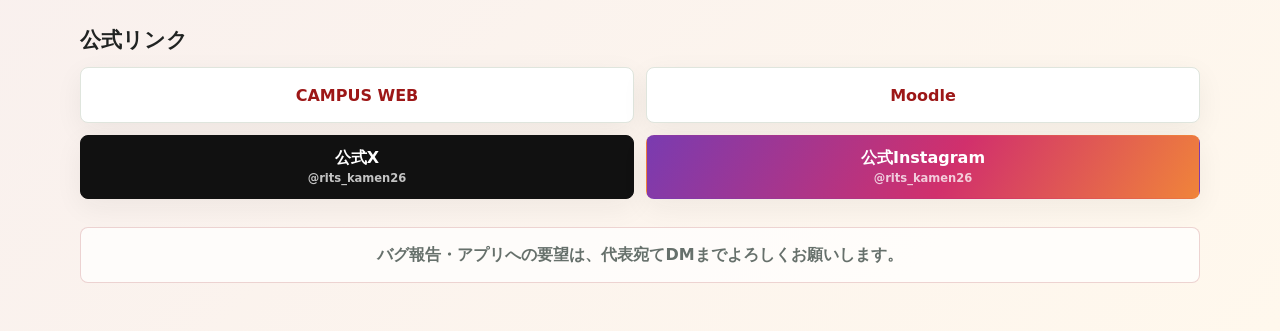
==== commit 887ebcce: "Move library calendar to library.html, cache 20260923-13 (1/2)" ====
--- a/index.html
+++ b/index.html
@@ -10,8 +10,8 @@
     <title>立命館仮面浪人サークル</title>
     <link rel="icon" type="image/png" href="./assets/ritsumeikan-kamen-logo.png" />
     <link rel="apple-touch-icon" href="./assets/ritsumeikan-kamen-logo.png" />
-    <link rel="manifest" href="./site.webmanifest?v=20260923-12" />
-    <link rel="stylesheet" href="./styles.css?v=20260923-12" />
+    <link rel="manifest" href="./site.webmanifest?v=20260923-13" />
+    <link rel="stylesheet" href="./styles.css?v=20260923-13" />
   </head>
   <body>
     <main class="page">
@@ -75,6 +75,7 @@
             <h2>今日の図書館</h2>
             <p id="todayLibraryLead"></p>
           </div>
+          <a class="source-link" href="./library.html">今月・来月の開館カレンダー</a>
         </div>
         <div class="control-row campus-controls" id="todayLibraryCampusControls" aria-label="今日の図書館キャンパス切り替え"></div>
         <div class="today-library-grid" id="todayLibrary"></div>
@@ -108,19 +109,6 @@
             <a class="push-help" href="./notify.html">通知がオンにならない時は →</a>
           </div>
         </div>
-      </section>
-
-      <section class="section library-hours" id="librarySection" aria-label="立命館大学図書館の開館時間">
-        <div class="section__header section__header--stack">
-          <div>
-            <h2 id="libraryTitle">立命館大学 図書館開館時間</h2>
-            <p id="libraryLead"></p>
-          </div>
-          <a class="source-link" id="librarySourceLink" href="https://www.ritsumei.ac.jp/lib/a03/010/" target="_blank" rel="noopener noreferrer">公式カレンダー</a>
-        </div>
-        <div class="control-row" id="libraryMonthControls" aria-label="表示月の切り替え"></div>
-        <div class="control-row campus-controls" id="libraryCampusControls" aria-label="図書館キャンパス切り替え"></div>
-        <div class="library-grid" id="libraryCalendars"></div>
       </section>
 
       <section class="section coop-hours" id="coopSection" aria-label="立命館生協・学食の営業時間">
@@ -225,15 +213,15 @@
       </footer>
     </main>
 
-    <script src="./content.js?v=20260923-12"></script>
-    <script src="./exam-schedule.js?v=20260923-12"></script>
-    <script src="./library-hours.js?v=20260923-12"></script>
-    <script src="./coop-hours.js?v=20260923-12"></script>
-    <script src="./circle-events.js?v=20260923-12"></script>
-    <script src="./calendar-export.js?v=20260923-12"></script>
-    <script src="./events.js?v=20260923-12"></script>
-    <script src="./changelog.js?v=20260923-12"></script>
-    <script src="./updates.js?v=20260923-12"></script>
-    <script src="./script.js?v=20260923-12"></script>
+    <script src="./content.js?v=20260923-13"></script>
+    <script src="./exam-schedule.js?v=20260923-13"></script>
+    <script src="./library-hours.js?v=20260923-13"></script>
+    <script src="./coop-hours.js?v=20260923-13"></script>
+    <script src="./circle-events.js?v=20260923-13"></script>
+    <script src="./calendar-export.js?v=20260923-13"></script>
+    <script src="./events.js?v=20260923-13"></script>
+    <script src="./changelog.js?v=20260923-13"></script>
+    <script src="./updates.js?v=20260923-13"></script>
+    <script src="./script.js?v=20260923-13"></script>
   </body>
 </html>
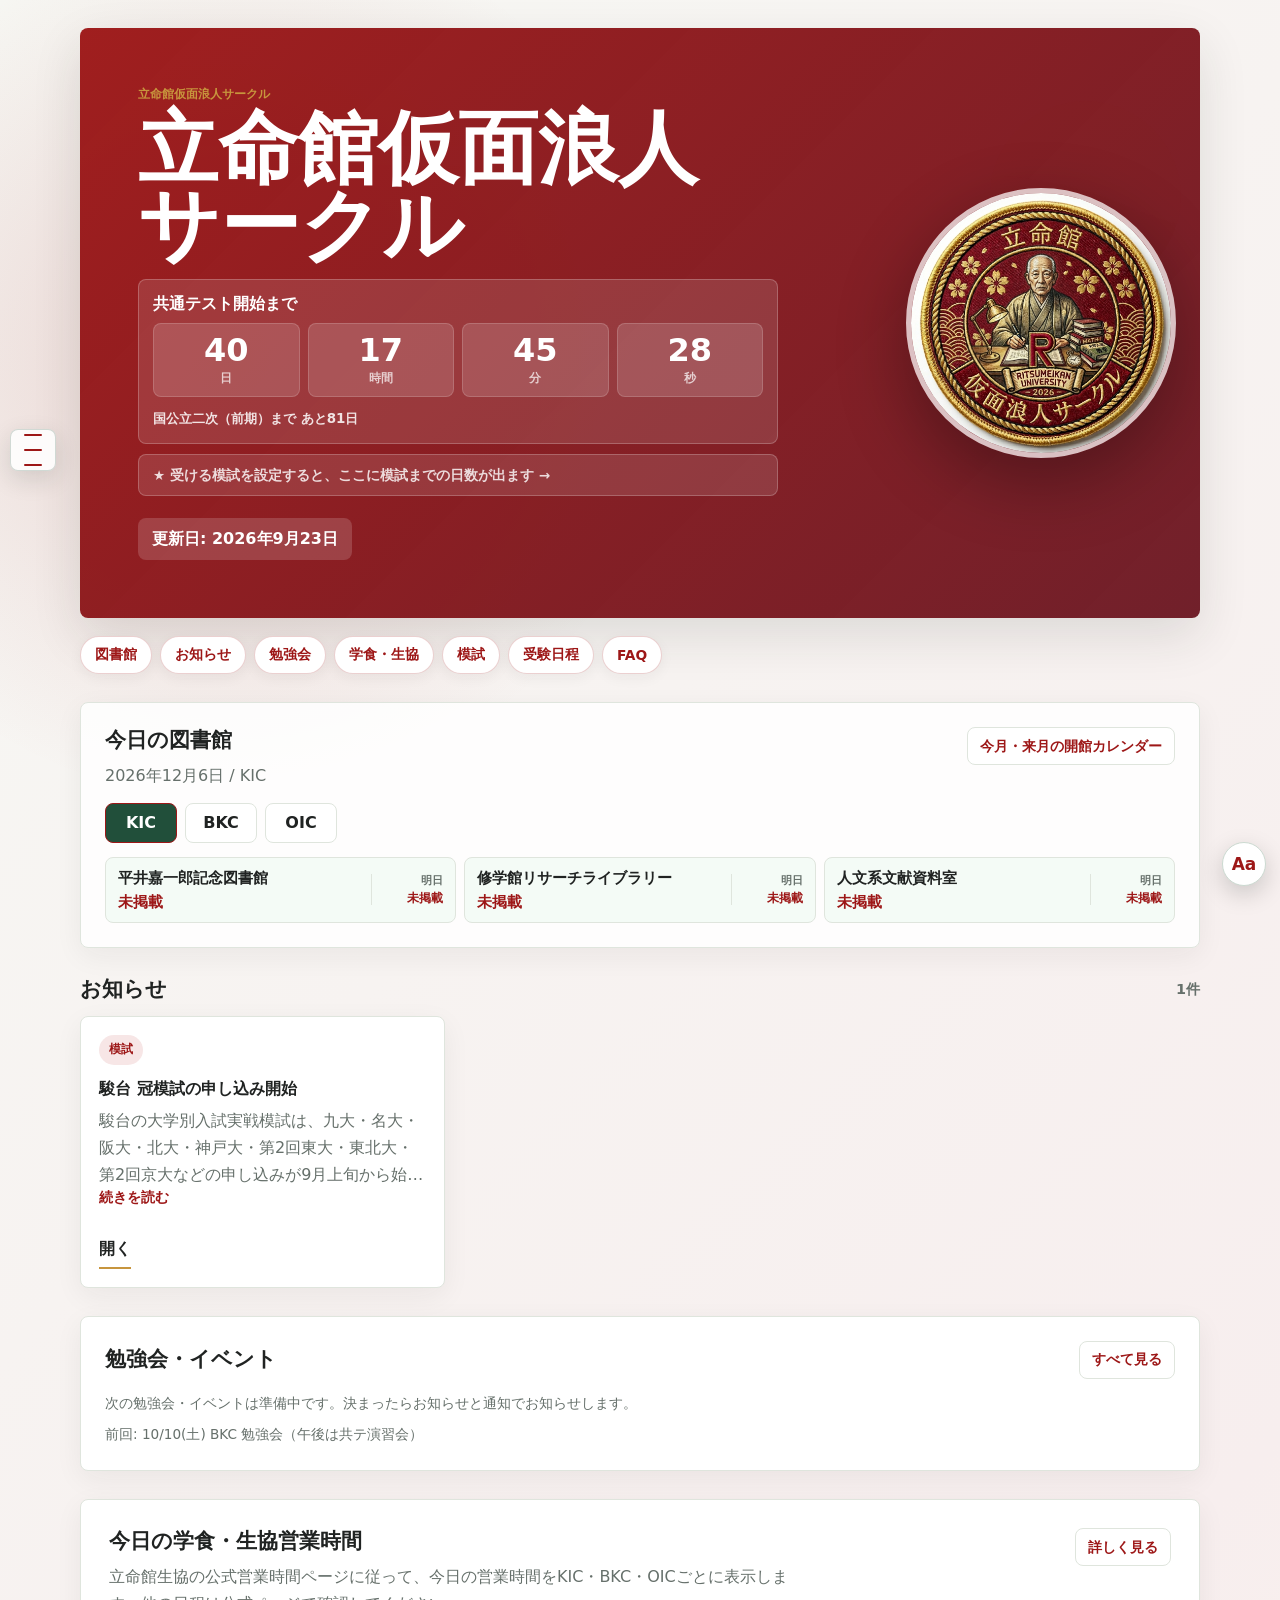
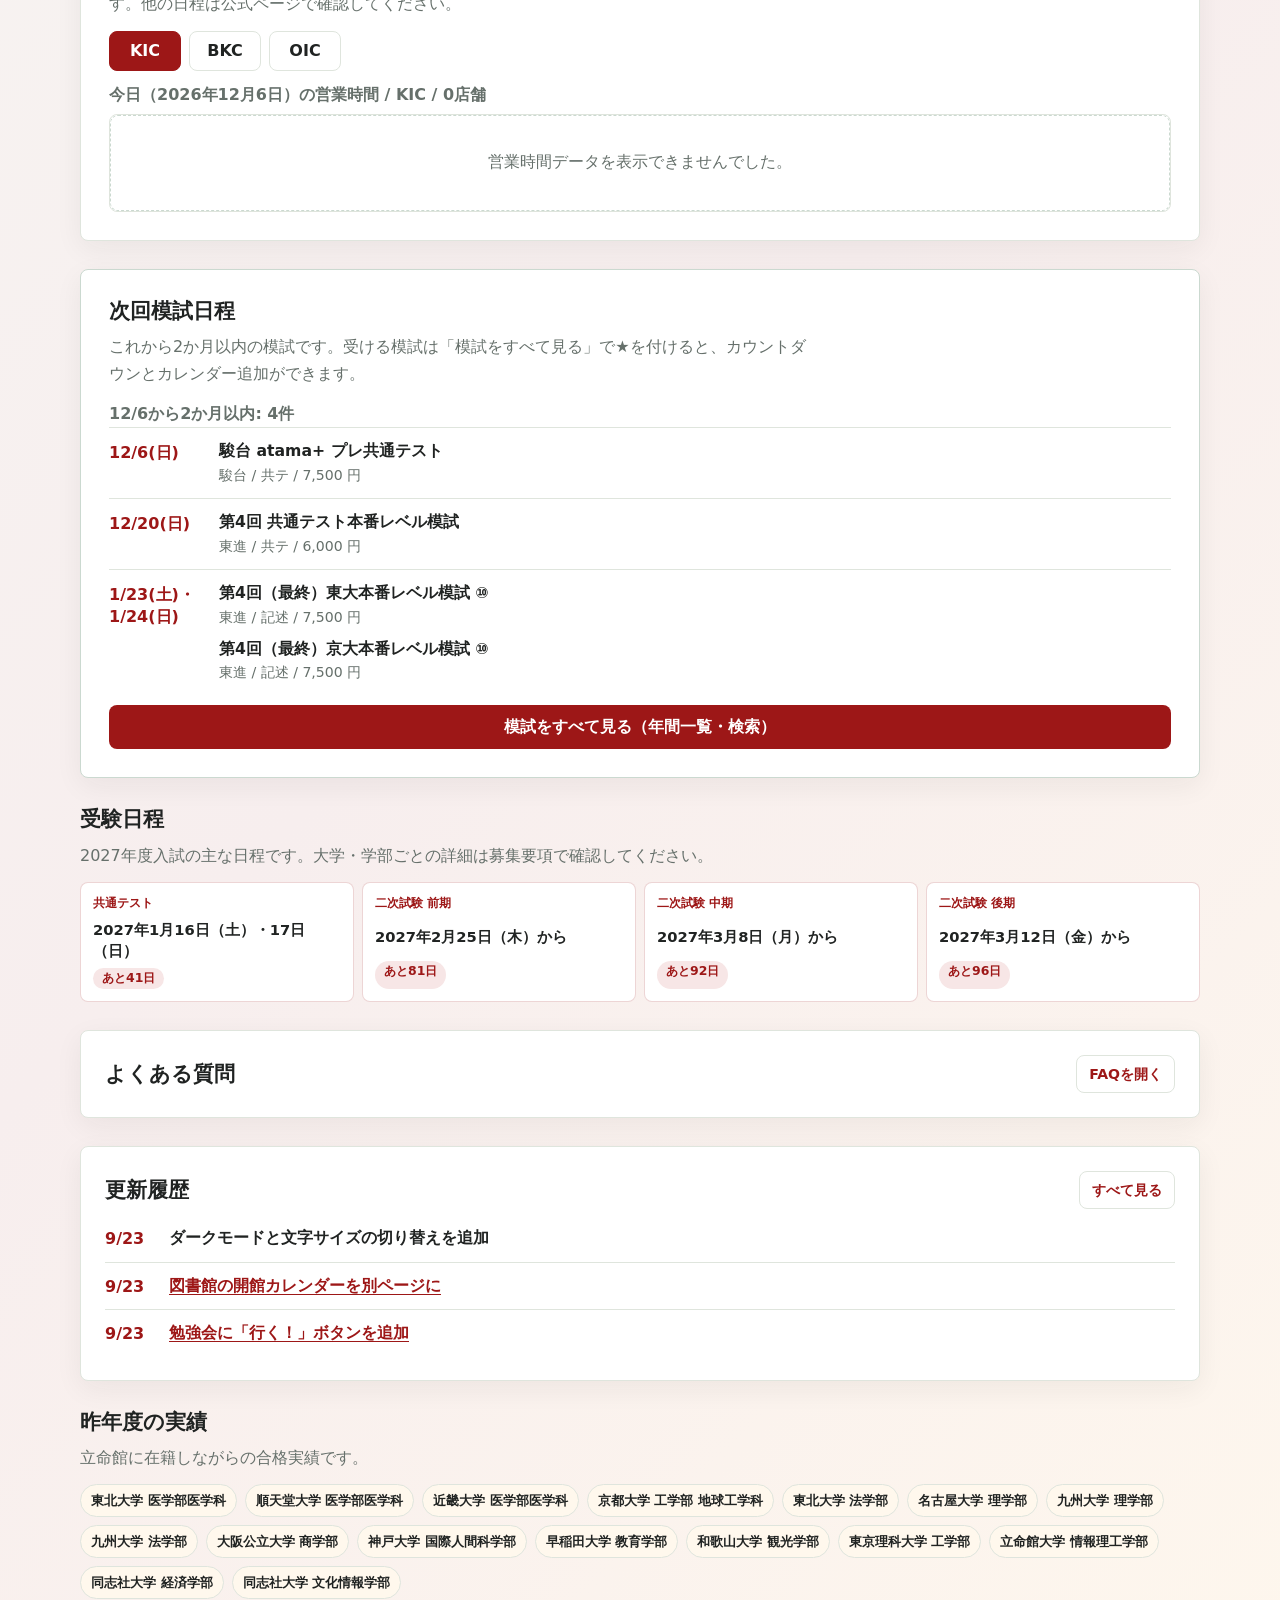
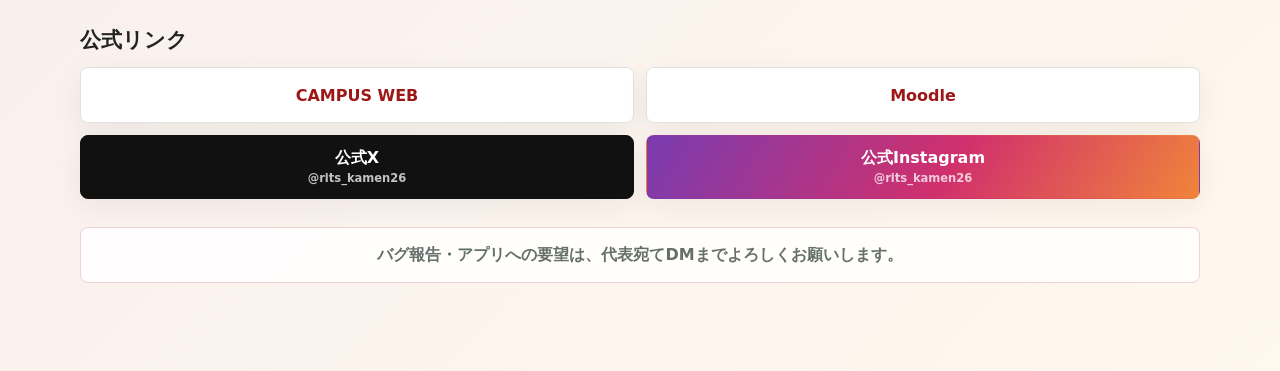
==== commit 7ed3549a: "Load display settings on pages, cache 20260923-14 (2/3)" ====
--- a/index.html
+++ b/index.html
@@ -10,8 +10,9 @@
     <title>立命館仮面浪人サークル</title>
     <link rel="icon" type="image/png" href="./assets/ritsumeikan-kamen-logo.png" />
     <link rel="apple-touch-icon" href="./assets/ritsumeikan-kamen-logo.png" />
-    <link rel="manifest" href="./site.webmanifest?v=20260923-13" />
-    <link rel="stylesheet" href="./styles.css?v=20260923-13" />
+    <link rel="manifest" href="./site.webmanifest?v=20260923-14" />
+    <link rel="stylesheet" href="./styles.css?v=20260923-14" />
+    <script src="./display-settings.js?v=20260923-14"></script>
   </head>
   <body>
     <main class="page">
@@ -213,15 +214,15 @@
       </footer>
     </main>
 
-    <script src="./content.js?v=20260923-13"></script>
-    <script src="./exam-schedule.js?v=20260923-13"></script>
-    <script src="./library-hours.js?v=20260923-13"></script>
-    <script src="./coop-hours.js?v=20260923-13"></script>
-    <script src="./circle-events.js?v=20260923-13"></script>
-    <script src="./calendar-export.js?v=20260923-13"></script>
-    <script src="./events.js?v=20260923-13"></script>
-    <script src="./changelog.js?v=20260923-13"></script>
-    <script src="./updates.js?v=20260923-13"></script>
-    <script src="./script.js?v=20260923-13"></script>
+    <script src="./content.js?v=20260923-14"></script>
+    <script src="./exam-schedule.js?v=20260923-14"></script>
+    <script src="./library-hours.js?v=20260923-14"></script>
+    <script src="./coop-hours.js?v=20260923-14"></script>
+    <script src="./circle-events.js?v=20260923-14"></script>
+    <script src="./calendar-export.js?v=20260923-14"></script>
+    <script src="./events.js?v=20260923-14"></script>
+    <script src="./changelog.js?v=20260923-14"></script>
+    <script src="./updates.js?v=20260923-14"></script>
+    <script src="./script.js?v=20260923-14"></script>
   </body>
 </html>
--- a/styles.css
+++ b/styles.css
@@ -13,6 +13,23 @@
   --gold-soft: #fff8ed;
   --aqua: #dceff0;
   --shadow: 0 18px 50px rgba(31, 42, 35, 0.12);
+  --accent-ink: #9d1717;
+  --surface-glass: rgba(255, 255, 255, 0.86);
+  --open-soft: #f4fbf6;
+  --special-soft: #fff8d8;
+  --missing-soft: #f3f5f1;
+  --gold-line: #ead3aa;
+  --gold-ink: #8a5d12;
+  --ok-ink: #1f6b3a;
+  --line-strong: #cbd9d0;
+  --red-line: #efd5d0;
+  --cal-sun: #ffe7e3;
+  --cal-holiday: #ffe7e3;
+  --cal-special: #e1f5f5;
+  --cal-short: #f4fbf6;
+  --page-bg:
+    radial-gradient(circle at 18% 10%, rgba(157, 23, 23, 0.16), transparent 28rem),
+    linear-gradient(135deg, #f7f8f4, #f7eeee 56%, #fff8ed);
   font-family: "Hiragino Kaku Gothic ProN", "Yu Gothic", Meiryo, system-ui, sans-serif;
 }
 
@@ -31,9 +48,7 @@
 body {
   min-height: 100vh;
   margin: 0;
-  background:
-    radial-gradient(circle at 18% 10%, rgba(157, 23, 23, 0.16), transparent 28rem),
-    linear-gradient(135deg, var(--paper), #f7eeee 56%, #fff8ed);
+  background: var(--page-bg);
   color: var(--ink);
 }
 
@@ -64,8 +79,8 @@
   min-height: 42px;
   border: 1px solid rgba(33, 79, 58, 0.2);
   border-radius: 8px;
-  background: rgba(255, 255, 255, 0.94);
-  color: var(--green);
+  background: var(--surface-glass);
+  color: var(--accent-ink);
   box-shadow: 0 8px 24px rgba(31, 42, 35, 0.14);
   font: inherit;
   font-weight: 900;
@@ -224,7 +239,7 @@
 
 .faq-hero .source-link {
   width: fit-content;
-  color: var(--green);
+  color: var(--accent-ink);
 }
 
 .eyebrow {
@@ -280,8 +295,8 @@
 }
 
 .primary-link {
-  background: #fff;
-  color: var(--green);
+  background: var(--surface);
+  color: var(--accent-ink);
   text-decoration: none;
 }
 
@@ -342,8 +357,8 @@
 
 .source-link {
   border: 1px solid var(--line);
-  background: #fff;
-  color: var(--green);
+  background: var(--surface);
+  color: var(--accent-ink);
   text-decoration: none;
 }
 
@@ -364,7 +379,7 @@
 
 .source-pill {
   background: var(--green-soft);
-  color: var(--green);
+  color: var(--accent-ink);
 }
 
 .alert {
@@ -374,7 +389,7 @@
   align-items: center;
   margin-top: 28px;
   padding: 18px;
-  border: 1px solid #ead3aa;
+  border: 1px solid var(--gold-line);
   background: var(--gold-soft);
 }
 
@@ -405,8 +420,8 @@
 
 .mock-exam {
   padding: clamp(18px, 4vw, 28px);
-  border: 1px solid #cbd9d0;
-  background: #fff;
+  border: 1px solid var(--line-strong);
+  background: var(--surface);
   box-shadow: 0 8px 28px rgba(31, 42, 35, 0.06);
 }
 
@@ -434,7 +449,7 @@
 }
 
 .exam-row time {
-  color: var(--red);
+  color: var(--accent-ink);
   font-weight: 900;
 }
 
@@ -468,7 +483,7 @@
 
 .exam-group time {
   padding-top: 2px;
-  color: var(--red);
+  color: var(--accent-ink);
   font-weight: 900;
   line-height: 1.4;
 }
@@ -497,8 +512,8 @@
   margin-top: 12px;
   border: 1px solid var(--line);
   border-radius: 8px;
-  background: #fff;
-  color: var(--green);
+  background: var(--surface);
+  color: var(--accent-ink);
   font: inherit;
   font-weight: 900;
   cursor: pointer;
@@ -518,7 +533,7 @@
   gap: 16px 24px;
   align-items: center;
   padding: clamp(16px, 3vw, 22px) clamp(18px, 4vw, 28px);
-  border: 1px solid #ead3aa;
+  border: 1px solid var(--gold-line);
   border-radius: 8px;
   background: var(--gold-soft);
 }
@@ -573,13 +588,13 @@
 }
 
 .push-status[data-state="on"] {
-  color: #214f3a;
+  color: var(--ok-ink);
   font-weight: 700;
 }
 
 .push-status[data-state="blocked"],
 .push-status[data-state="error"] {
-  color: var(--red);
+  color: var(--accent-ink);
 }
 
 .library-hours {
@@ -588,7 +603,7 @@
   --red: #a63c32;
   padding: clamp(18px, 4vw, 28px);
   border: 1px solid var(--line);
-  background: rgba(255, 255, 255, 0.72);
+  background: var(--surface-glass);
   box-shadow: 0 8px 28px rgba(31, 42, 35, 0.06);
 }
 
@@ -598,7 +613,7 @@
   --red: #a63c32;
   padding: clamp(16px, 4vw, 24px);
   border: 1px solid var(--line);
-  background: rgba(255, 255, 255, 0.78);
+  background: var(--surface-glass);
   box-shadow: 0 8px 28px rgba(31, 42, 35, 0.06);
 }
 
@@ -617,11 +632,11 @@
   border: 1px solid var(--line);
   border-radius: 8px;
   padding: 10px 12px;
-  background: #f4fbf6;
+  background: var(--open-soft);
 }
 
 .today-library-card.is-closed {
-  background: #fff0ed;
+  background: var(--red-soft);
 }
 
 .today-library-card h3 {
@@ -633,14 +648,14 @@
 
 .today-library-card p {
   margin-bottom: 0;
-  color: var(--green);
+  color: var(--accent-ink);
   font-size: 0.92rem;
   font-weight: 900;
   line-height: 1.35;
 }
 
 .today-library-card.is-closed p {
-  color: var(--red);
+  color: var(--accent-ink);
 }
 
 .today-library-card__tomorrow {
@@ -660,19 +675,19 @@
 }
 
 .today-library-card__tomorrow strong {
-  color: var(--green);
+  color: var(--accent-ink);
   font-size: 0.78rem;
   line-height: 1.25;
 }
 
 .today-library-card__tomorrow.is-closed strong {
-  color: var(--red);
+  color: var(--accent-ink);
 }
 
 .coop-hours {
   padding: clamp(18px, 4vw, 28px);
   border: 1px solid var(--line);
-  background: #fff;
+  background: var(--surface);
   box-shadow: 0 8px 28px rgba(31, 42, 35, 0.06);
 }
 
@@ -694,7 +709,7 @@
   border: 1px solid var(--line);
   border-radius: 8px;
   padding: 0 14px;
-  background: #fff;
+  background: var(--surface);
   color: var(--ink);
   font: inherit;
   font-weight: 900;
@@ -707,7 +722,7 @@
 
 .control-row button.is-active,
 .month-controls button.is-active {
-  border-color: var(--green);
+  border-color: var(--accent-ink);
   background: var(--green);
   color: #fff;
 }
@@ -723,7 +738,7 @@
   overflow: hidden;
   border: 1px solid var(--line);
   border-radius: 8px;
-  background: #fff;
+  background: var(--surface);
 }
 
 .library-card__header {
@@ -744,7 +759,7 @@
   border-radius: 999px;
   padding: 5px 9px;
   background: var(--green-soft);
-  color: var(--green);
+  color: var(--accent-ink);
   font-size: 0.78rem;
   font-weight: 900;
 }
@@ -785,7 +800,7 @@
   border: 1px solid var(--line);
   border-radius: 6px;
   padding: 6px;
-  background: var(--day-bg, #fff);
+  background: var(--day-bg, var(--surface));
 }
 
 .library-day--blank {
@@ -808,12 +823,12 @@
 }
 
 .library-day.is-closed .library-day__hours {
-  color: var(--red);
+  color: var(--accent-ink);
 }
 
 .library-day.is-sunday .library-day__date,
 .library-day.is-sunday .library-day__hours {
-  color: var(--red);
+  color: var(--accent-ink);
 }
 
 .library-day.is-today {
@@ -845,7 +860,7 @@
   overflow-x: auto;
   border: 1px solid var(--line);
   border-radius: 8px;
-  background: #fff;
+  background: var(--surface);
 }
 
 .coop-table {
@@ -900,7 +915,7 @@
 }
 
 .coop-table tbody th {
-  background: #fff;
+  background: var(--surface);
   color: var(--ink);
   font-size: 0.9rem;
   text-align: left;
@@ -915,33 +930,33 @@
 
 .coop-table td {
   min-width: 104px;
-  background: #fff;
+  background: var(--surface);
 }
 
 .coop-table td.is-open {
-  background: #f4fbf6;
+  background: var(--open-soft);
 }
 
 .coop-table td.is-special {
-  background: #fff8d8;
+  background: var(--special-soft);
 }
 
 .coop-table td.is-closed {
-  background: #fff0ed;
+  background: var(--red-soft);
 }
 
 .coop-table td.is-missing {
-  background: #f3f5f1;
+  background: var(--missing-soft);
 }
 
 .coop-status {
-  color: var(--green);
+  color: var(--accent-ink);
   font-weight: 900;
 }
 
 .coop-table td.is-closed .coop-status,
 .coop-table td.is-closed .coop-hours-text {
-  color: var(--red);
+  color: var(--accent-ink);
 }
 
 .coop-hours-text {
@@ -963,19 +978,19 @@
   border: 1px solid var(--line);
   border-radius: 8px;
   padding: 9px 10px;
-  background: #fff;
+  background: var(--surface);
 }
 
 .coop-card.is-open {
-  background: #f4fbf6;
+  background: var(--open-soft);
 }
 
 .coop-card.is-special {
-  background: #fff8d8;
+  background: var(--special-soft);
 }
 
 .coop-card.is-closed {
-  background: #fff0ed;
+  background: var(--red-soft);
 }
 
 .coop-card__heading {
@@ -996,7 +1011,7 @@
   border-radius: 999px;
   padding: 3px 6px;
   background: var(--green-soft);
-  color: var(--green);
+  color: var(--accent-ink);
   font-size: 0.68rem;
   font-weight: 900;
 }
@@ -1010,7 +1025,7 @@
 }
 
 .coop-card.is-closed .coop-card__hours {
-  color: var(--red);
+  color: var(--accent-ink);
 }
 
 .quick-links,
@@ -1063,7 +1078,7 @@
   justify-content: center;
   border-radius: 8px;
   padding: 12px;
-  color: var(--green);
+  color: var(--accent-ink);
   font-weight: 900;
   text-align: center;
   text-decoration: none;
@@ -1137,7 +1152,7 @@
   border: 1px solid rgba(157, 23, 23, 0.14);
   border-radius: 8px;
   padding: 12px;
-  background: #fff;
+  background: var(--surface);
 }
 
 .room-summary-card span {
@@ -1147,7 +1162,7 @@
 }
 
 .room-summary-card strong {
-  color: var(--green);
+  color: var(--accent-ink);
   font-size: 1.4rem;
   line-height: 1;
 }
@@ -1163,12 +1178,12 @@
   border: 1px solid var(--line);
   border-radius: 8px;
   padding: 12px;
-  background: #fff;
+  background: var(--surface);
 }
 
 .room-building-card h3 {
   margin-bottom: 9px;
-  color: var(--green);
+  color: var(--accent-ink);
   font-size: 0.96rem;
 }
 
@@ -1185,7 +1200,7 @@
   border-radius: 999px;
   padding: 0 10px;
   background: var(--green-soft);
-  color: var(--green);
+  color: var(--accent-ink);
   font-size: 0.82rem;
   font-weight: 900;
 }
@@ -1203,11 +1218,11 @@
   border: 1px solid var(--line);
   border-radius: 8px;
   padding: 9px 11px;
-  background: #fff;
+  background: var(--surface);
 }
 
 .occupied-room-row strong {
-  color: var(--green);
+  color: var(--accent-ink);
 }
 
 .occupied-room-row span {
@@ -1224,7 +1239,7 @@
   border: 1px solid var(--line);
   border-radius: 8px;
   padding: 12px;
-  background: #fff;
+  background: var(--surface);
   color: var(--ink);
   font: 0.86rem/1.55 ui-monospace, SFMono-Regular, Consolas, "Liberation Mono", monospace;
 }
@@ -1247,8 +1262,8 @@
 
 .ghost-action {
   border: 1px solid var(--line);
-  background: #fff;
-  color: var(--green);
+  background: var(--surface);
+  color: var(--accent-ink);
 }
 
 .room-format {
@@ -1256,11 +1271,11 @@
   border: 1px solid var(--line);
   border-radius: 8px;
   padding: 12px;
-  background: #fff;
+  background: var(--surface);
 }
 
 .room-format summary {
-  color: var(--green);
+  color: var(--accent-ink);
   font-weight: 900;
   cursor: pointer;
 }
@@ -1276,7 +1291,7 @@
   margin: 0;
   border-radius: 8px;
   padding: 12px;
-  background: #f7f8f4;
+  background: var(--paper);
 }
 
 .card {
@@ -1296,7 +1311,7 @@
   border-radius: 999px;
   padding: 0 10px;
   background: var(--green-soft);
-  color: var(--green);
+  color: var(--accent-ink);
   font-size: 0.78rem;
   font-weight: 900;
 }
@@ -1341,14 +1356,14 @@
 }
 
 .event time {
-  color: var(--red);
+  color: var(--accent-ink);
   font-weight: 900;
 }
 
 .event__place {
   display: inline-block;
   margin-top: 8px;
-  color: var(--green);
+  color: var(--accent-ink);
   font-size: 0.88rem;
   font-weight: 800;
 }
@@ -1356,18 +1371,18 @@
 .side-note {
   padding: 22px;
   background: var(--red-soft);
-  border-color: #efd5d0;
+  border-color: var(--red-line);
 }
 
 .side-note .eyebrow {
-  color: var(--red);
+  color: var(--accent-ink);
 }
 
 .empty-state {
   min-height: 96px;
   display: grid;
   place-items: center;
-  border: 1px dashed #bcc8c0;
+  border: 1px dashed var(--line-strong);
   border-radius: 8px;
   color: var(--muted);
   text-align: center;
@@ -1378,7 +1393,7 @@
   gap: 10px;
   padding: clamp(18px, 4vw, 28px);
   border: 1px solid var(--line);
-  background: #fff;
+  background: var(--surface);
   box-shadow: 0 8px 28px rgba(31, 42, 35, 0.06);
 }
 
@@ -1386,7 +1401,7 @@
   border: 1px solid var(--line);
   border-radius: 8px;
   padding: 0;
-  background: #fff;
+  background: var(--surface);
   overflow: hidden;
 }
 
@@ -1396,7 +1411,7 @@
   display: flex;
   align-items: center;
   padding: 14px 46px 14px 16px;
-  color: var(--green);
+  color: var(--accent-ink);
   font-size: 1rem;
   font-weight: 900;
   line-height: 1.45;
@@ -1420,14 +1435,14 @@
   border-radius: 999px;
   background: var(--green-soft);
   transform: translateY(-50%);
-  color: var(--green);
+  color: var(--accent-ink);
   font-size: 1rem;
   font-weight: 900;
 }
 
 .faq-item[open] summary {
   border-bottom: 1px solid var(--line);
-  background: #fff8ed;
+  background: var(--gold-soft);
 }
 
 .faq-item[open] summary::after {
@@ -1449,7 +1464,7 @@
   border-radius: 8px;
   padding: 0 10px;
   background: var(--green-soft);
-  color: var(--green);
+  color: var(--accent-ink);
   font-size: 0.82rem;
   font-weight: 900;
   text-decoration: none;
@@ -1471,17 +1486,17 @@
   border: 1px solid var(--line);
   border-radius: 8px;
   padding: 14px;
-  background: #fff;
+  background: var(--surface);
 }
 
 .leave-map__lane--risk {
-  border-color: #efd0cc;
-  background: #fff7f5;
+  border-color: var(--red-line);
+  background: var(--red-soft);
 }
 
 .leave-map__lane h3 {
   margin-bottom: 12px;
-  color: var(--green);
+  color: var(--accent-ink);
   font-size: 0.98rem;
 }
 
@@ -1504,7 +1519,7 @@
   border: 1px solid var(--line);
   border-radius: 8px;
   padding: 10px;
-  background: #fff8ed;
+  background: var(--gold-soft);
 }
 
 .leave-steps li:not(:last-child)::after {
@@ -1556,25 +1571,25 @@
   border-left: 5px solid var(--green);
   border-radius: 8px;
   padding: 10px 12px;
-  background: #fff;
+  background: var(--surface);
 }
 
 .risk-chain div:last-child {
-  border-left-color: var(--red);
-  background: #fff0ed;
+  border-left-color: var(--accent-ink);
+  background: var(--red-soft);
 }
 
 .semester-flow {
   margin-top: 12px;
-  border: 1px solid #efd0cc;
+  border: 1px solid var(--red-line);
   border-radius: 8px;
   padding: 12px;
-  background: #fff;
+  background: var(--surface);
 }
 
 .semester-flow h4 {
   margin: 0 0 10px;
-  color: var(--red);
+  color: var(--accent-ink);
   font-size: 0.9rem;
 }
 
@@ -1595,7 +1610,7 @@
   border: 1px solid var(--line);
   border-radius: 8px;
   padding: 10px;
-  background: #fff8ed;
+  background: var(--gold-soft);
 }
 
 .semester-flow li:not(:last-child)::after {
@@ -1669,11 +1684,11 @@
   border: 1px solid rgba(157, 23, 23, 0.18);
   border-radius: 8px;
   padding: 12px;
-  background: #fff;
+  background: var(--surface);
 }
 
 .entrance-date-card span {
-  color: var(--red);
+  color: var(--accent-ink);
   font-size: 0.76rem;
   font-weight: 900;
 }
@@ -1688,7 +1703,7 @@
   border: 1px solid rgba(157, 23, 23, 0.18);
   border-radius: 8px;
   padding: 14px 16px;
-  background: rgba(255, 255, 255, 0.72);
+  background: var(--surface-glass);
   color: var(--muted);
   font-weight: 900;
   line-height: 1.6;
@@ -1703,7 +1718,7 @@
   border: 1px solid var(--line);
   border-radius: 999px;
   padding: 7px 10px;
-  background: #fff8ed;
+  background: var(--gold-soft);
   color: var(--ink);
   font-size: 0.82rem;
   font-weight: 900;
@@ -2024,7 +2039,7 @@
   gap: 16px;
   align-items: center;
   padding: clamp(16px, 4vw, 24px);
-  border: 1px solid #ead3aa;
+  border: 1px solid var(--gold-line);
   border-radius: 8px;
   background: var(--gold-soft);
   box-shadow: 0 8px 28px rgba(31, 42, 35, 0.06);
@@ -2057,7 +2072,7 @@
   display: flex;
   align-items: baseline;
   gap: 2px;
-  color: var(--red);
+  color: var(--accent-ink);
   font-weight: 900;
   white-space: nowrap;
 }
@@ -2079,7 +2094,7 @@
 .mx-results {
   padding: clamp(16px, 4vw, 24px);
   border: 1px solid var(--line);
-  background: #fff;
+  background: var(--surface);
   box-shadow: 0 8px 28px rgba(31, 42, 35, 0.06);
 }
 
@@ -2106,13 +2121,13 @@
   background: var(--paper);
   color: var(--ink);
   font: inherit;
-  font-size: 16px;
+  font-size: max(16px, 1rem);
 }
 
 .mx-search input:focus {
   outline: 2px solid var(--green);
   outline-offset: 1px;
-  background: #fff;
+  background: var(--surface);
 }
 
 .mx-chips {
@@ -2138,7 +2153,7 @@
 .mx-switch input {
   width: 20px;
   height: 20px;
-  accent-color: var(--green);
+  accent-color: var(--accent-ink);
 }
 
 .mx-results {
@@ -2172,7 +2187,7 @@
   gap: 6px;
   margin: 0 -4px 6px;
   padding: 8px 4px;
-  background: rgba(255, 255, 255, 0.96);
+  background: var(--surface-glass);
   backdrop-filter: blur(6px);
 }
 
@@ -2187,8 +2202,8 @@
   border: 1px solid var(--line);
   border-radius: 999px;
   padding: 0 11px;
-  background: #fff;
-  color: var(--green);
+  background: var(--surface);
+  color: var(--accent-ink);
   font-size: 0.82rem;
   font-weight: 900;
   text-decoration: none;
@@ -2241,7 +2256,7 @@
 }
 
 .mx-day__when time {
-  color: var(--red);
+  color: var(--accent-ink);
   font-weight: 900;
   line-height: 1.4;
 }
@@ -2250,7 +2265,7 @@
   border-radius: 999px;
   padding: 2px 8px;
   background: var(--gold-soft);
-  color: #8a6420;
+  color: var(--gold-ink);
   font-size: 0.74rem;
   font-weight: 900;
   white-space: nowrap;
@@ -2262,7 +2277,7 @@
 }
 
 .mx-badge.is-past {
-  background: #eef0ec;
+  background: var(--missing-soft);
   color: var(--muted);
 }
 
@@ -2300,14 +2315,14 @@
 
 .mx-tag--cat {
   border: 1px solid var(--line);
-  background: #fff;
+  background: var(--surface);
   color: var(--ink);
 }
 
 .mx-tag--cat.is-kyote {
-  border-color: #ead3aa;
+  border-color: var(--gold-line);
   background: var(--gold-soft);
-  color: #8a6420;
+  color: var(--gold-ink);
 }
 
 .mx-fee {
@@ -2320,7 +2335,7 @@
   height: 40px;
   border: 1px solid var(--line);
   border-radius: 8px;
-  background: #fff;
+  background: var(--surface);
   color: #b6b9b5;
   font-size: 1.25rem;
   line-height: 1;
@@ -2328,7 +2343,7 @@
 }
 
 .mx-star.is-on {
-  border-color: #ead3aa;
+  border-color: var(--gold-line);
   background: var(--gold-soft);
   color: var(--gold);
 }
@@ -2493,7 +2508,7 @@
 .changelog-panel {
   padding: clamp(16px, 4vw, 24px);
   border: 1px solid var(--line);
-  background: #fff;
+  background: var(--surface);
   box-shadow: 0 8px 28px rgba(31, 42, 35, 0.06);
 }
 
@@ -2522,7 +2537,7 @@
 
 .changelog-item time {
   padding-top: 1px;
-  color: var(--red);
+  color: var(--accent-ink);
   font-weight: 900;
   line-height: 1.45;
 }
@@ -2539,7 +2554,7 @@
 }
 
 a.changelog-item__title {
-  color: var(--green);
+  color: var(--accent-ink);
   text-decoration: underline;
   text-underline-offset: 3px;
 }
@@ -2579,7 +2594,7 @@
 /* ===== 通知の設定ページ (notify.html) ===== */
 .push-help {
   justify-self: start;
-  color: var(--green);
+  color: var(--accent-ink);
   font-size: 0.85rem;
   font-weight: 900;
   text-decoration: underline;
@@ -2589,7 +2604,7 @@
 .notify-steps {
   padding: clamp(16px, 4vw, 24px);
   border: 1px solid var(--line);
-  background: #fff;
+  background: var(--surface);
   box-shadow: 0 8px 28px rgba(31, 42, 35, 0.06);
 }
 
@@ -2609,7 +2624,7 @@
 
 .notify-step-card h3 {
   margin-bottom: 8px;
-  color: var(--red);
+  color: var(--accent-ink);
   font-size: 1rem;
 }
 
@@ -2688,7 +2703,7 @@
   padding: clamp(16px, 4vw, 22px);
   border: 1px solid var(--line);
   border-radius: 8px;
-  background: #fff;
+  background: var(--surface);
   box-shadow: 0 8px 28px rgba(31, 42, 35, 0.06);
 }
 
@@ -2731,7 +2746,7 @@
 }
 
 .mx-cal__google summary {
-  color: var(--green);
+  color: var(--accent-ink);
   font-size: 0.88rem;
   font-weight: 900;
   cursor: pointer;
@@ -2745,7 +2760,7 @@
 }
 
 .mx-cal__google a {
-  color: var(--green);
+  color: var(--accent-ink);
   font-size: 0.88rem;
   line-height: 1.5;
 }
@@ -2756,7 +2771,7 @@
   padding: clamp(16px, 4vw, 24px);
   border: 1px solid var(--line);
   border-radius: 8px;
-  background: #fff;
+  background: var(--surface);
   box-shadow: 0 8px 28px rgba(31, 42, 35, 0.06);
 }
 
@@ -2777,11 +2792,11 @@
   border: 1px solid var(--line);
   border-radius: 8px;
   padding: 14px;
-  background: #fff;
+  background: var(--surface);
 }
 
 .ev-card.is-today {
-  border-color: var(--red);
+  border-color: var(--accent-ink);
   background: var(--red-soft);
 }
 
@@ -2855,7 +2870,7 @@
   border-radius: 999px;
   padding: 2px 9px;
   background: var(--gold-soft);
-  color: #8a5d12;
+  color: var(--gold-ink);
   font-size: 0.78rem;
   font-weight: 900;
 }
@@ -2879,8 +2894,8 @@
   border: 1px solid var(--line);
   border-radius: 8px;
   padding: 0 12px;
-  background: #fff;
-  color: var(--green);
+  background: var(--surface);
+  color: var(--accent-ink);
   font: inherit;
   font-size: 0.85rem;
   font-weight: 900;
@@ -2889,7 +2904,7 @@
 }
 
 .ev-action--primary {
-  border-color: var(--green);
+  border-color: var(--accent-ink);
   background: var(--green);
   color: #fff;
 }
@@ -2938,7 +2953,7 @@
 }
 
 .ev-past__item time {
-  color: var(--red);
+  color: var(--accent-ink);
   font-weight: 900;
   font-size: 0.9rem;
   line-height: 1.5;
@@ -2998,8 +3013,8 @@
   border: 1px solid rgba(157, 23, 23, 0.2);
   border-radius: 999px;
   padding: 0 14px;
-  background: #fff;
-  color: var(--green);
+  background: var(--surface);
+  color: var(--accent-ink);
   font-size: 0.86rem;
   font-weight: 900;
   text-decoration: none;
@@ -3030,7 +3045,7 @@
   border-radius: 999px;
   padding: 4px 10px;
   background: var(--gold-soft);
-  color: #8a5d12;
+  color: var(--gold-ink);
   font-size: 0.76rem;
   font-weight: 900;
 }
@@ -3058,7 +3073,7 @@
   border: 0;
   padding: 4px 0;
   background: none;
-  color: var(--green);
+  color: var(--accent-ink);
   font: inherit;
   font-size: 0.86rem;
   font-weight: 900;
@@ -3099,7 +3114,7 @@
   border-radius: 8px;
   padding: 14px;
   background: var(--red-soft);
-  color: var(--red);
+  color: var(--accent-ink);
 }
 
 .coop-closed {
@@ -3133,7 +3148,7 @@
   border-radius: 999px;
   padding: 2px 9px;
   background: var(--green-soft);
-  color: var(--red);
+  color: var(--accent-ink);
   font-size: 0.78rem;
   font-style: normal;
   font-weight: 900;
@@ -3147,7 +3162,7 @@
   padding: clamp(16px, 4vw, 24px);
   border: 1px solid var(--line);
   border-radius: 8px;
-  background: #fff;
+  background: var(--surface);
   box-shadow: 0 8px 28px rgba(31, 42, 35, 0.06);
 }
 
@@ -3216,9 +3231,9 @@
 .ev-rsvp__go {
   width: fit-content;
   min-height: 44px;
-  border-color: var(--red);
+  border-color: var(--accent-ink);
   background: var(--red-soft);
-  color: var(--red);
+  color: var(--accent-ink);
   font-size: 0.95rem;
   padding: 0 20px;
 }
@@ -3262,13 +3277,13 @@
 }
 
 .ev-rsvp__error {
-  color: var(--red);
+  color: var(--accent-ink);
   font-weight: 800;
 }
 
 .ev-rsvp__done {
   margin: 0;
-  color: #1f6b3a;
+  color: var(--ok-ink);
   font-weight: 900;
 }
 
@@ -3283,3 +3298,110 @@
   text-decoration: underline;
   cursor: pointer;
 }
+
+/* ===== 表示設定: ダークモード / 文字サイズ (display-settings.js) ===== */
+html[data-font="s"] { font-size: 87.5%; }
+html[data-font="l"] { font-size: 112.5%; }
+html[data-font="xl"] { font-size: 125%; }
+
+html[data-theme="dark"] {
+  color-scheme: dark;
+  --paper: #141312;
+  --surface: #1e1d1c;
+  --surface-glass: rgba(30, 29, 28, 0.9);
+  --ink: #ece8e4;
+  --muted: #aaa39d;
+  --line: #3a3634;
+  --line-strong: #4a4542;
+  --green: #b52a2a;
+  --green-soft: #3a1f1f;
+  --red: #b52a2a;
+  --red-soft: #3a2020;
+  --red-line: #5a3330;
+  --accent-ink: #ff9b91;
+  --gold: #d8a84e;
+  --gold-soft: #33291a;
+  --gold-line: #5c4a2a;
+  --gold-ink: #e8c27a;
+  --ok-ink: #8fd6a6;
+  --open-soft: #1b2e22;
+  --special-soft: #332f17;
+  --missing-soft: #262524;
+  --aqua: #1d3233;
+  --cal-sun: #3d2322;
+  --cal-holiday: #3d2322;
+  --cal-special: #1d3233;
+  --cal-short: #1b2e22;
+  --shadow: 0 18px 50px rgba(0, 0, 0, 0.45);
+  --page-bg:
+    radial-gradient(circle at 18% 10%, rgba(157, 23, 23, 0.22), transparent 28rem),
+    linear-gradient(135deg, #121110, #1a1414 56%, #17140f);
+}
+html[data-theme="dark"] body { background-attachment: fixed; }
+html[data-theme="dark"] .mx-tag.is-kawai { background: #1c2a3d; color: #9cc3f5; }
+html[data-theme="dark"] .mx-tag.is-sundai { background: #1b2e22; color: #8fd6a6; }
+html[data-theme="dark"] .mx-tag.is-toshin { background: #3a2020; color: #ff9b91; }
+html[data-theme="dark"] .mx-tag.is-yozemi { background: #2c2236; color: #cfa8ea; }
+html[data-theme="dark"] .mx-star { color: #6d6862; }
+html[data-theme="dark"] .push-button:disabled { background: #57504a; }
+html[data-theme="dark"] .official-link.x-link { border-color: #555; }
+html[data-theme="dark"] img.hero__logo { filter: none; }
+html[data-theme="dark"] input,
+html[data-theme="dark"] textarea,
+html[data-theme="dark"] select { background-color: var(--surface); color: var(--ink); border-color: var(--line-strong); }
+
+/* 設定ボタンとパネル */
+.display-fab {
+  position: fixed;
+  right: max(14px, env(safe-area-inset-right));
+  bottom: max(14px, env(safe-area-inset-bottom));
+  z-index: 40;
+  width: 44px;
+  height: 44px;
+  display: grid;
+  place-items: center;
+  border: 1px solid var(--line-strong);
+  border-radius: 50%;
+  background: var(--surface);
+  color: var(--accent-ink);
+  box-shadow: 0 8px 24px rgba(0, 0, 0, 0.18);
+  font: 900 17px/1 "Hiragino Kaku Gothic ProN", "Yu Gothic", system-ui, sans-serif;
+  cursor: pointer;
+}
+.display-fab:focus-visible { outline: 3px solid var(--gold); outline-offset: 2px; }
+.display-panel {
+  position: fixed;
+  right: max(14px, env(safe-area-inset-right));
+  bottom: calc(max(14px, env(safe-area-inset-bottom)) + 54px);
+  z-index: 41;
+  width: min(300px, calc(100vw - 28px));
+  padding: 14px;
+  border: 1px solid var(--line-strong);
+  border-radius: 12px;
+  background: var(--surface);
+  color: var(--ink);
+  box-shadow: 0 18px 50px rgba(0, 0, 0, 0.28);
+  font-size: 15px;
+}
+.display-panel h2 { margin: 0 0 10px; font-size: 15px; }
+.display-panel fieldset { margin: 0 0 12px; padding: 0; border: 0; }
+.display-panel fieldset:last-of-type { margin-bottom: 0; }
+.display-panel legend { margin-bottom: 6px; color: var(--muted); font-size: 12px; font-weight: 700; }
+.display-seg { display: grid; grid-auto-flow: column; grid-auto-columns: 1fr; gap: 4px; padding: 3px; border-radius: 9px; background: var(--missing-soft); }
+.display-seg button {
+  min-height: 38px;
+  border: 0;
+  border-radius: 7px;
+  background: transparent;
+  color: var(--ink);
+  font: inherit;
+  font-size: 14px;
+  font-weight: 700;
+  cursor: pointer;
+}
+.display-seg button[aria-pressed="true"] { background: var(--surface); color: var(--accent-ink); box-shadow: 0 1px 4px rgba(0, 0, 0, 0.18); }
+.display-seg--size button:nth-child(1) { font-size: 12px; }
+.display-seg--size button:nth-child(3) { font-size: 16px; }
+.display-seg--size button:nth-child(4) { font-size: 18px; }
+@media print { .display-fab, .display-panel { display: none !important; } }
+.page { padding-bottom: 88px; }
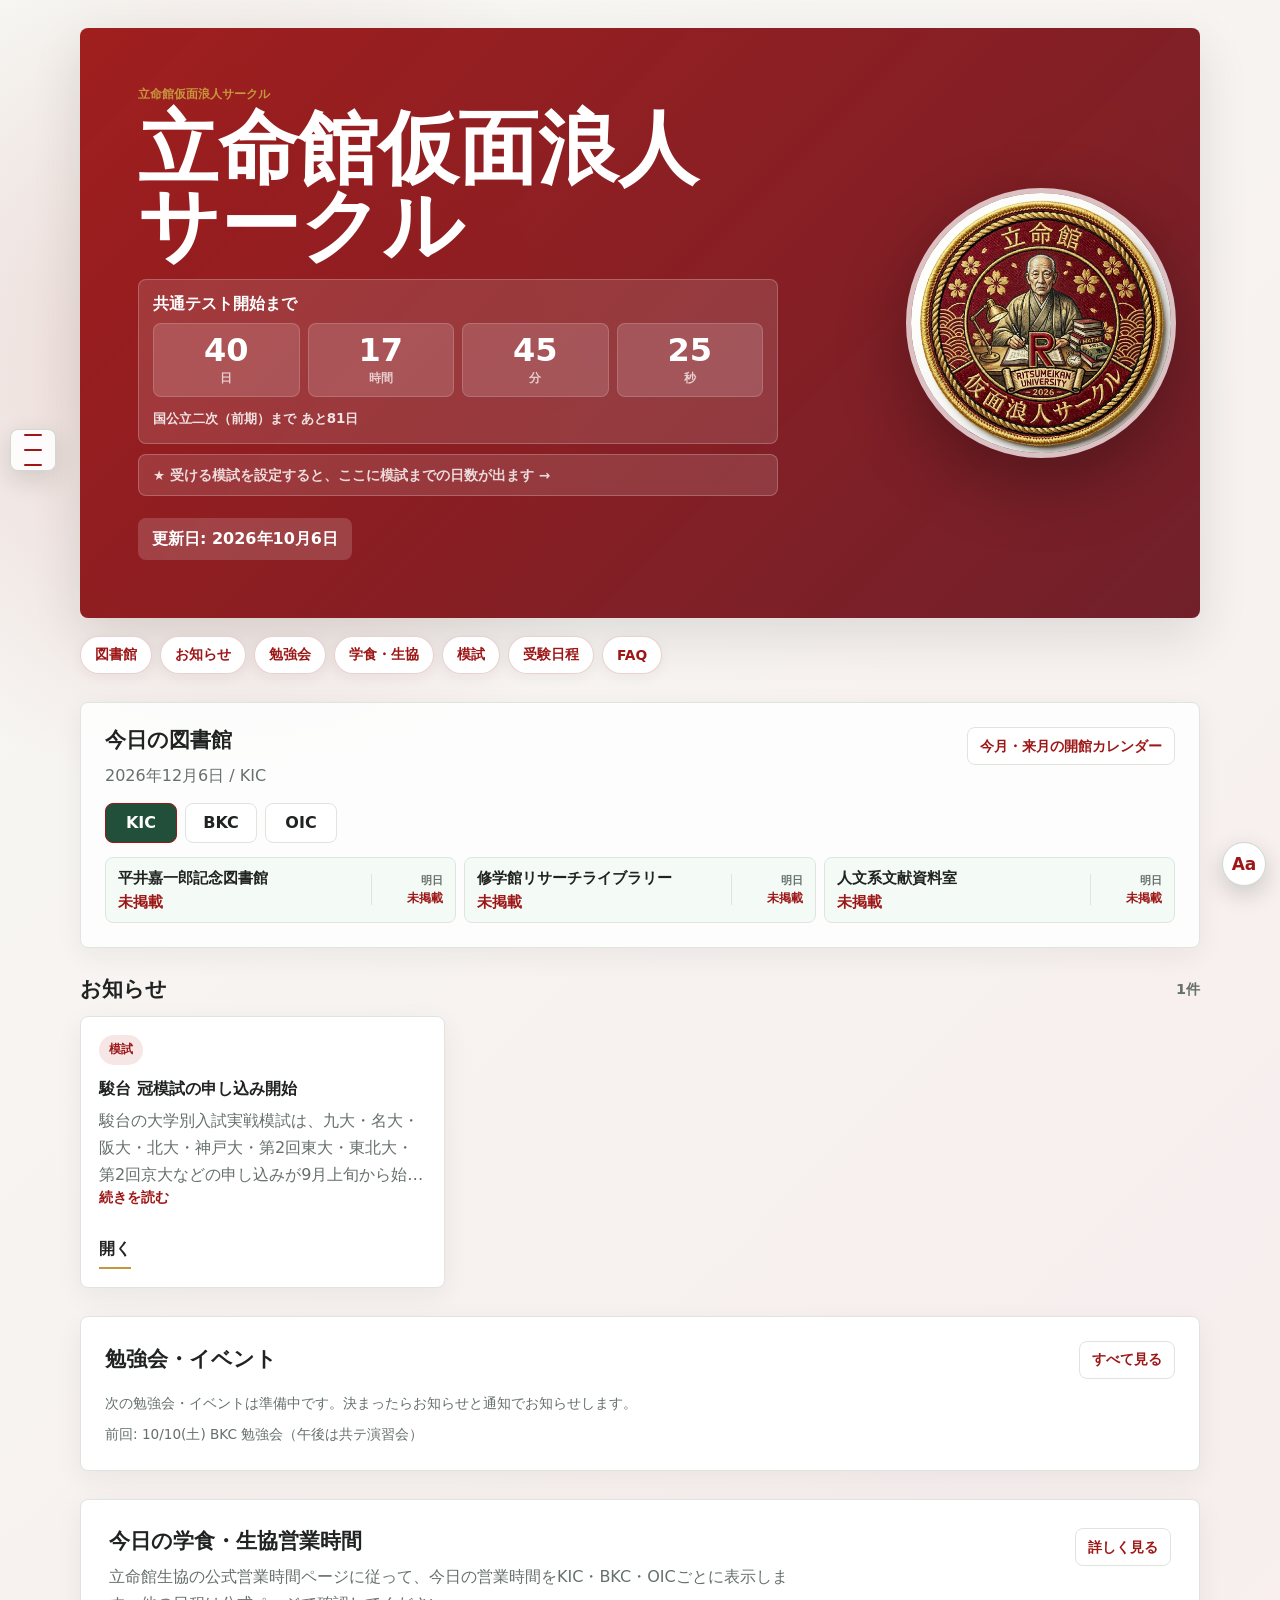
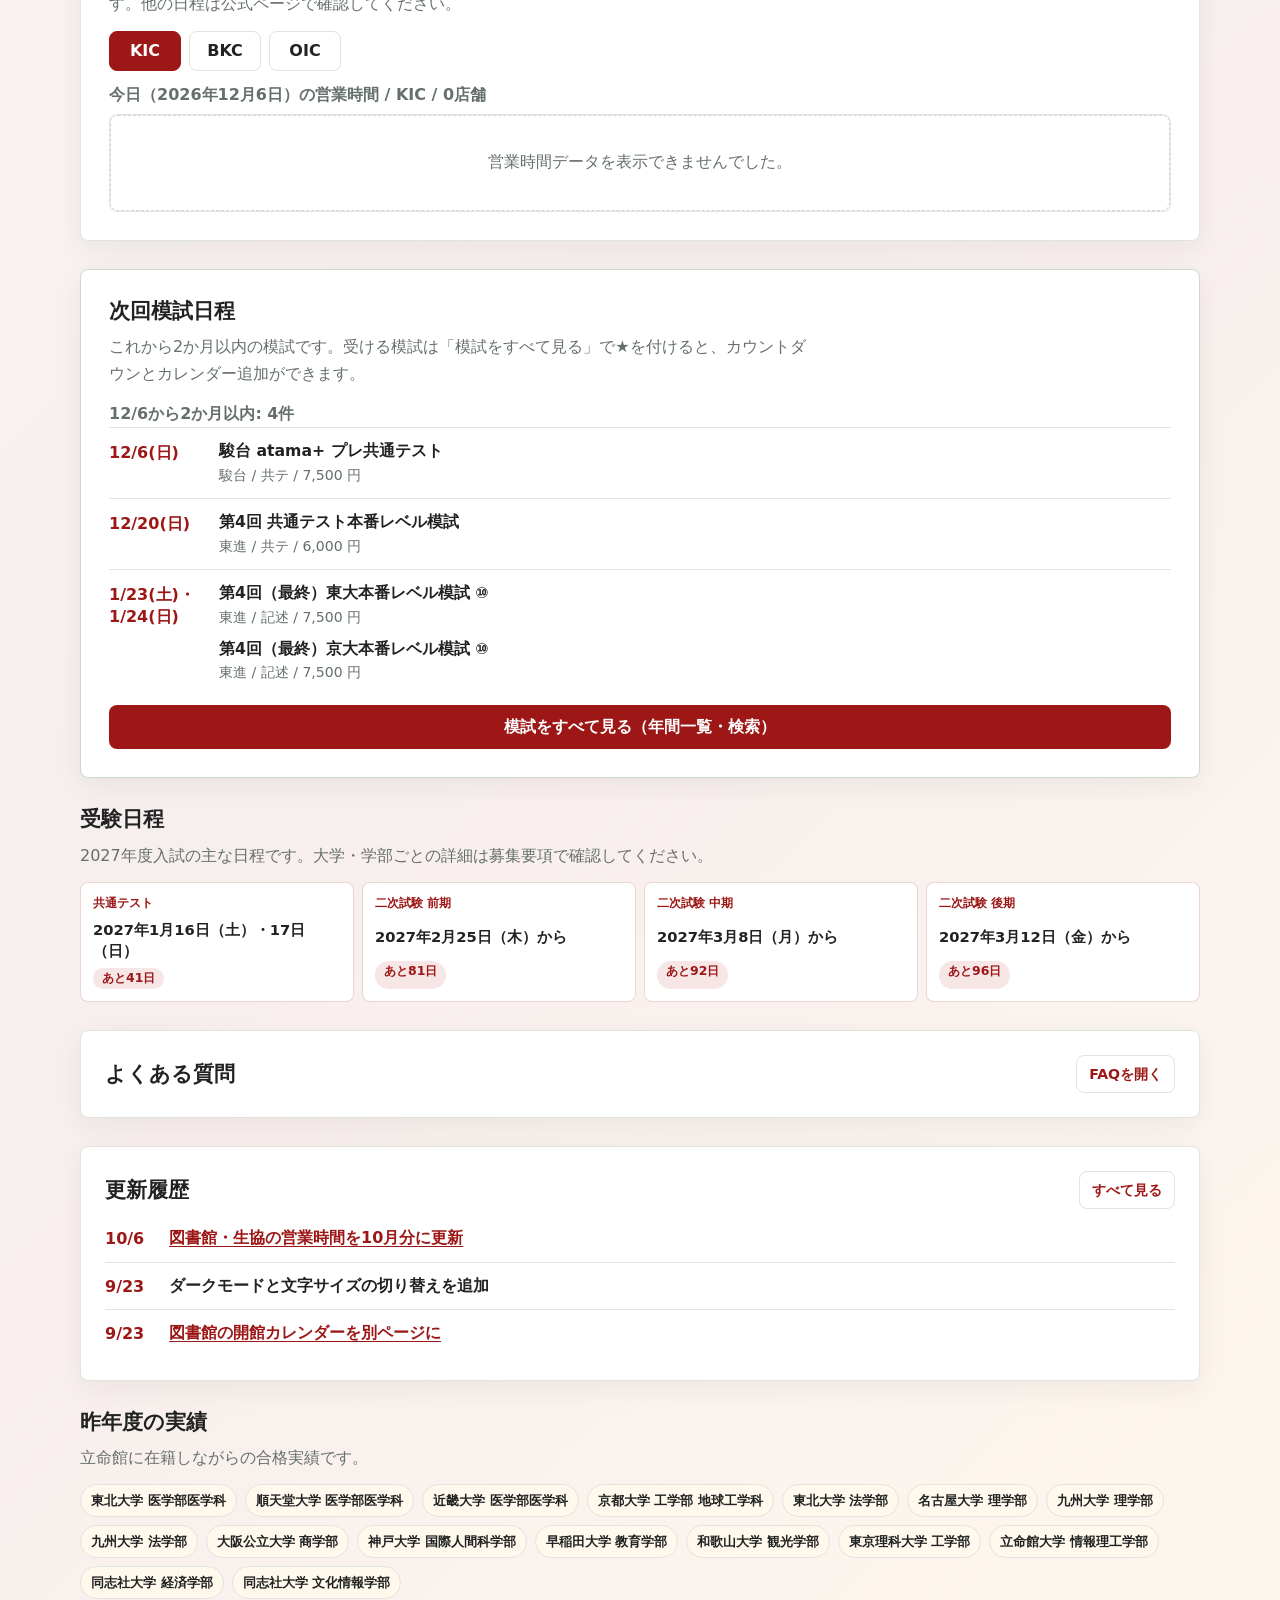
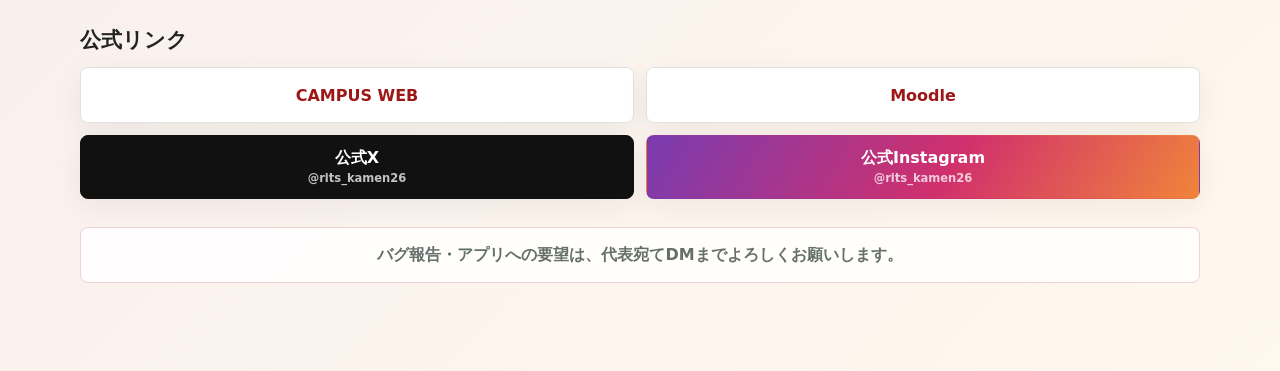
==== commit fcffe4ed: "Bump cache to 20261006-1 (2/3)" ====
--- a/index.html
+++ b/index.html
@@ -10,9 +10,9 @@
     <title>立命館仮面浪人サークル</title>
     <link rel="icon" type="image/png" href="./assets/ritsumeikan-kamen-logo.png" />
     <link rel="apple-touch-icon" href="./assets/ritsumeikan-kamen-logo.png" />
-    <link rel="manifest" href="./site.webmanifest?v=20260923-14" />
-    <link rel="stylesheet" href="./styles.css?v=20260923-14" />
-    <script src="./display-settings.js?v=20260923-14"></script>
+    <link rel="manifest" href="./site.webmanifest?v=20261006-1" />
+    <link rel="stylesheet" href="./styles.css?v=20261006-1" />
+    <script src="./display-settings.js?v=20261006-1"></script>
   </head>
   <body>
     <main class="page">
@@ -214,15 +214,15 @@
       </footer>
     </main>
 
-    <script src="./content.js?v=20260923-14"></script>
-    <script src="./exam-schedule.js?v=20260923-14"></script>
-    <script src="./library-hours.js?v=20260923-14"></script>
-    <script src="./coop-hours.js?v=20260923-14"></script>
-    <script src="./circle-events.js?v=20260923-14"></script>
-    <script src="./calendar-export.js?v=20260923-14"></script>
-    <script src="./events.js?v=20260923-14"></script>
-    <script src="./changelog.js?v=20260923-14"></script>
-    <script src="./updates.js?v=20260923-14"></script>
-    <script src="./script.js?v=20260923-14"></script>
+    <script src="./content.js?v=20261006-1"></script>
+    <script src="./exam-schedule.js?v=20261006-1"></script>
+    <script src="./library-hours.js?v=20261006-1"></script>
+    <script src="./coop-hours.js?v=20261006-1"></script>
+    <script src="./circle-events.js?v=20261006-1"></script>
+    <script src="./calendar-export.js?v=20261006-1"></script>
+    <script src="./events.js?v=20261006-1"></script>
+    <script src="./changelog.js?v=20261006-1"></script>
+    <script src="./updates.js?v=20261006-1"></script>
+    <script src="./script.js?v=20261006-1"></script>
   </body>
 </html>
